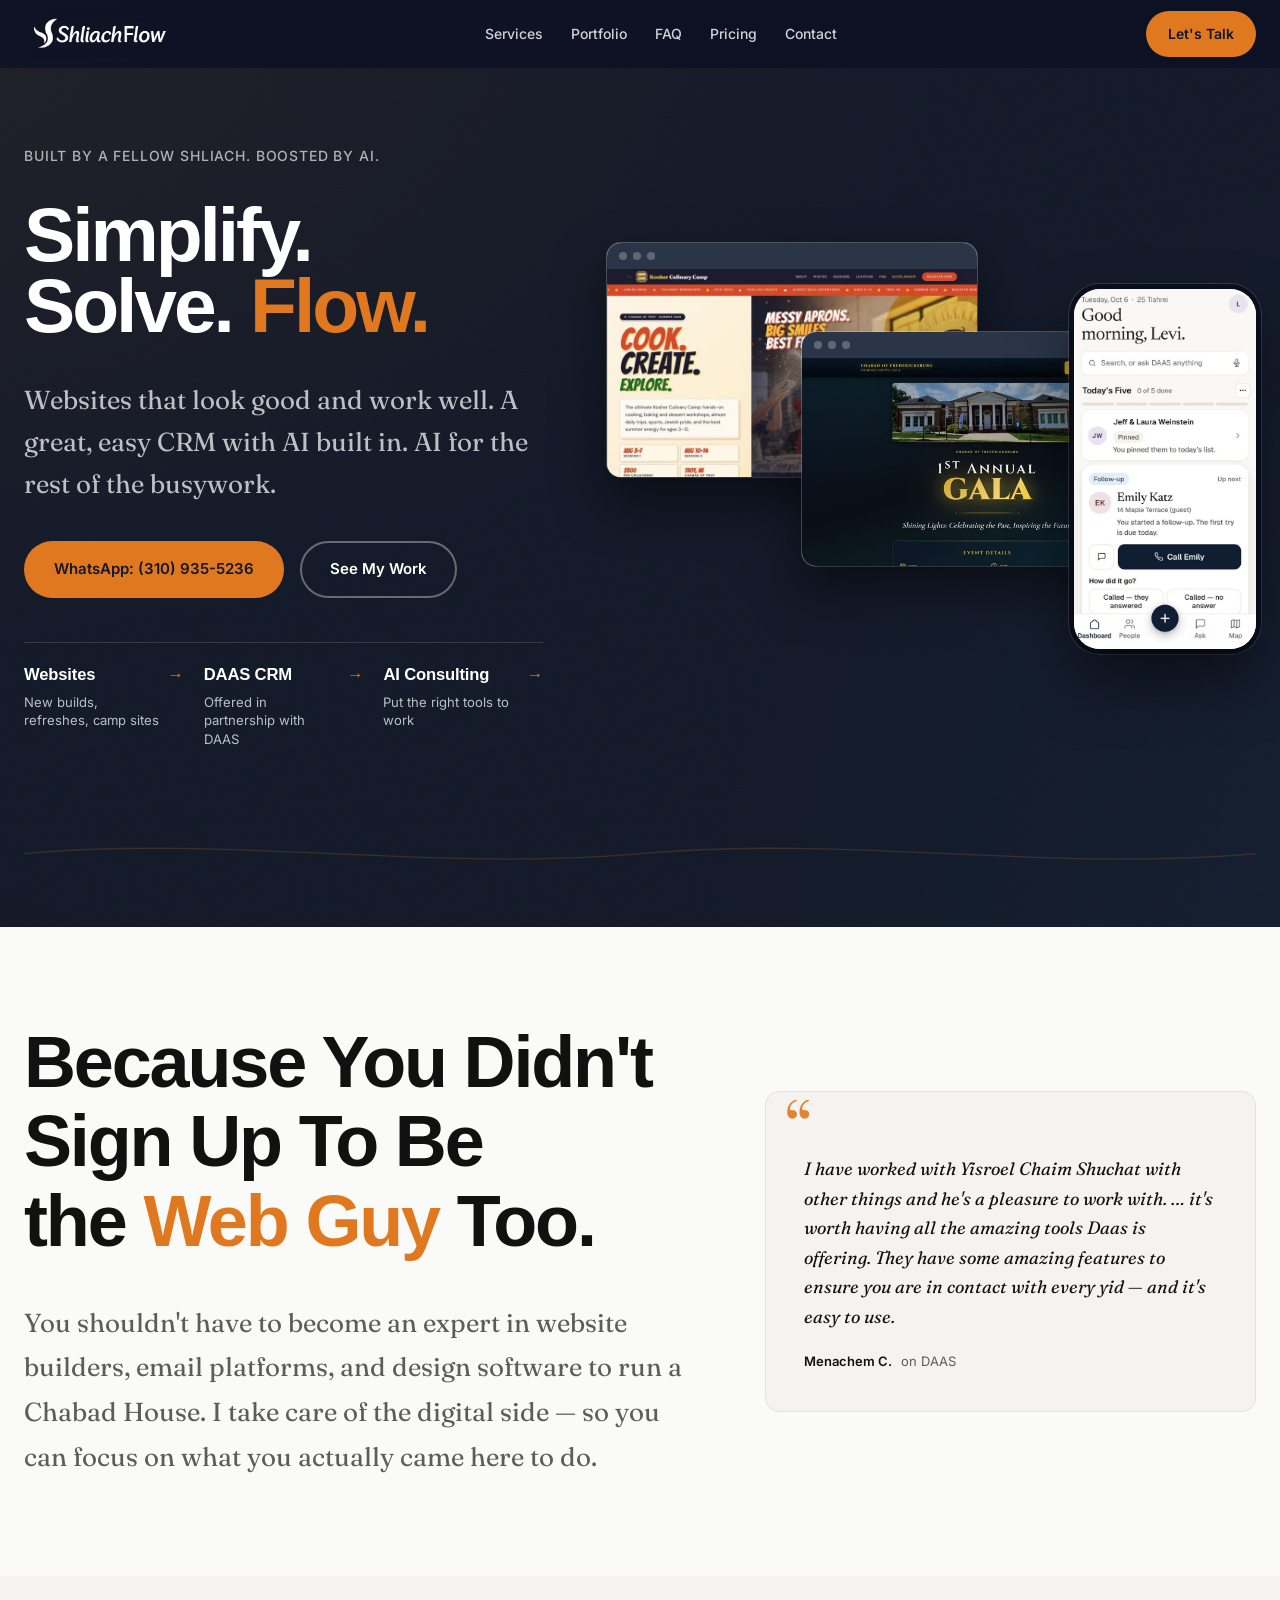
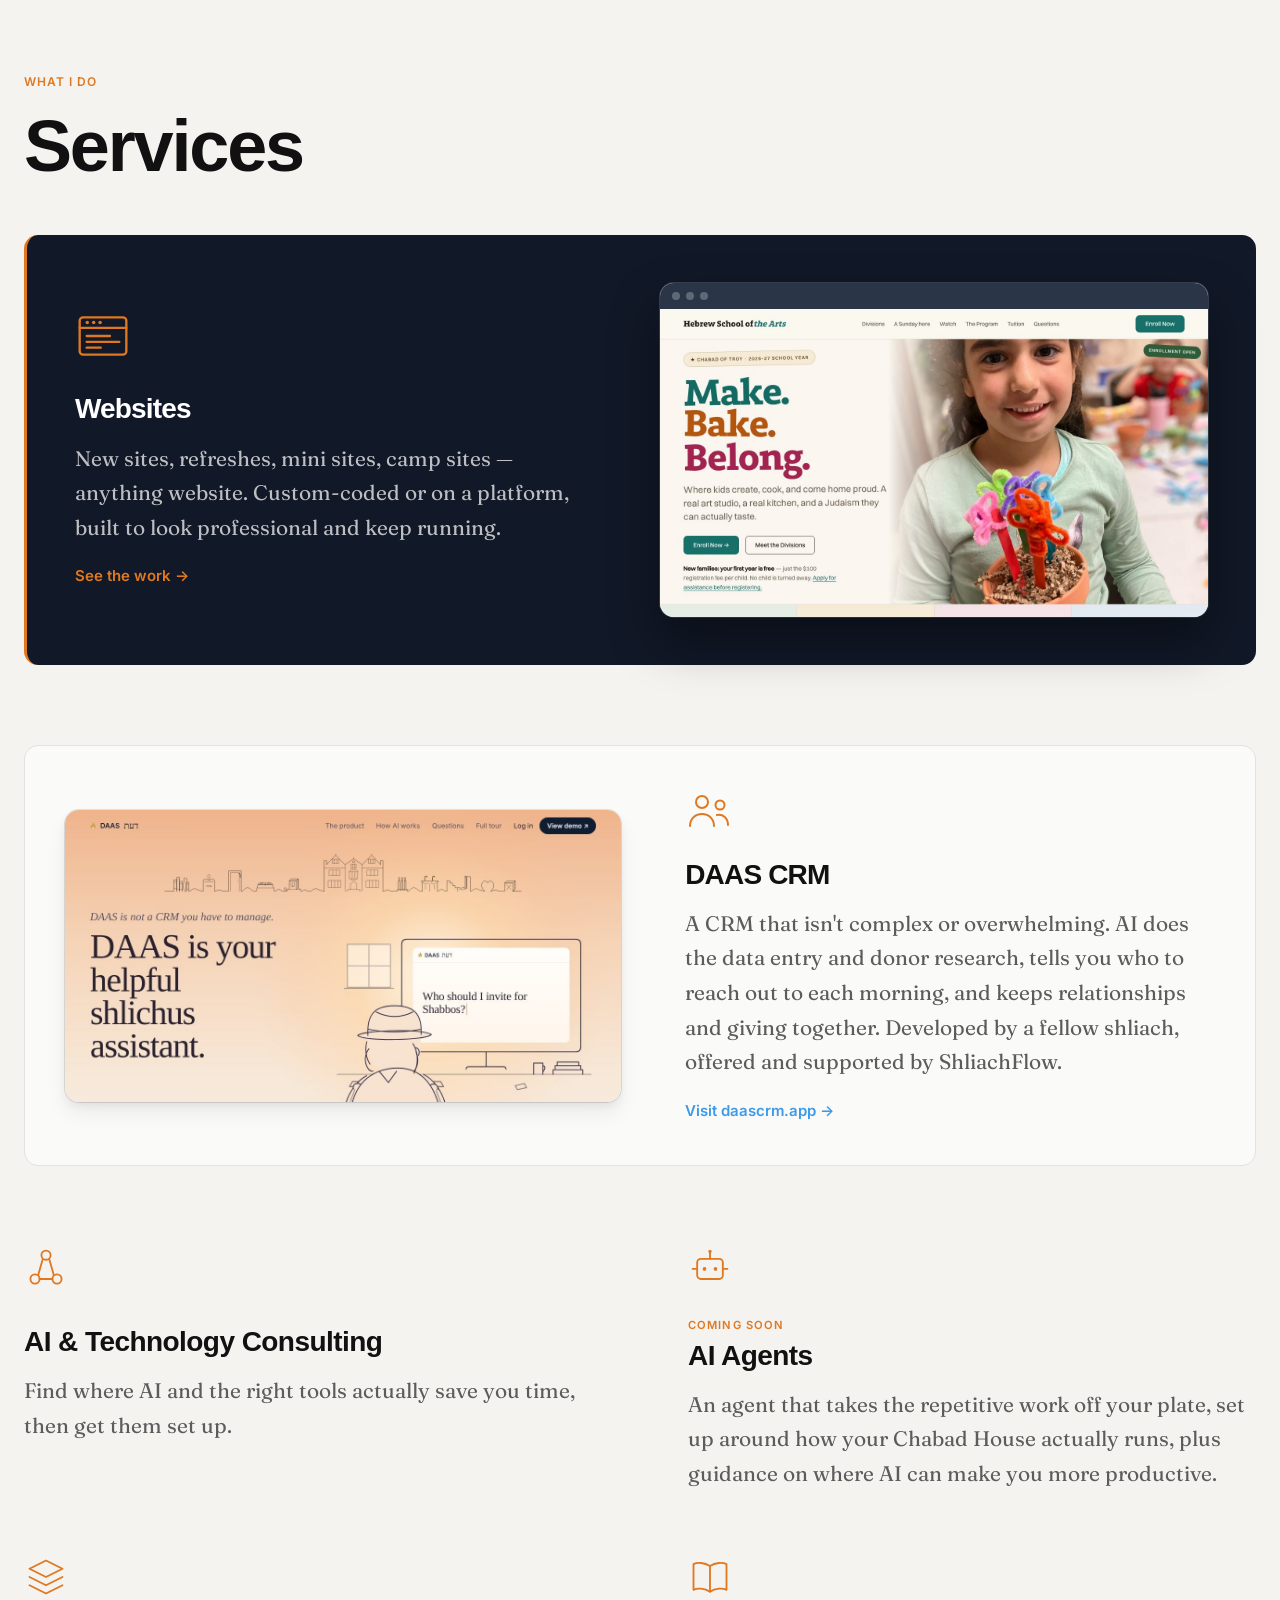
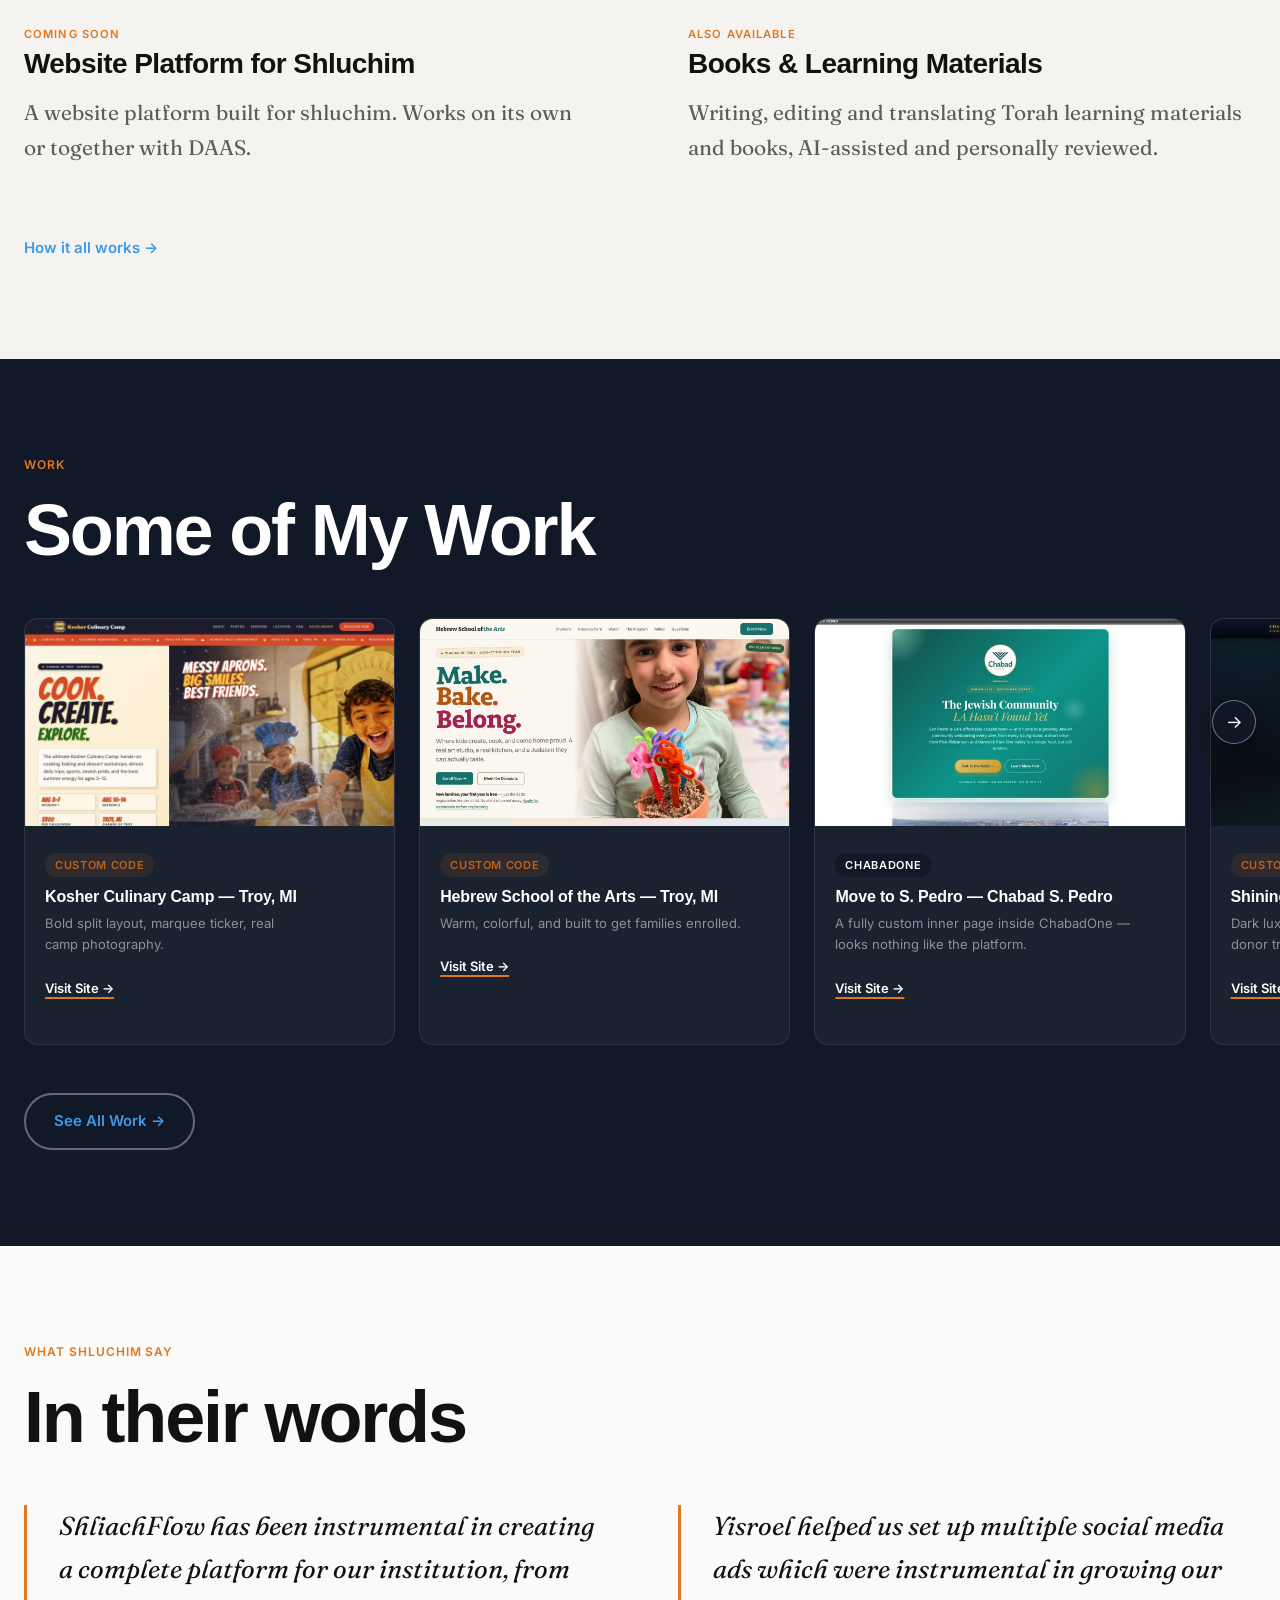
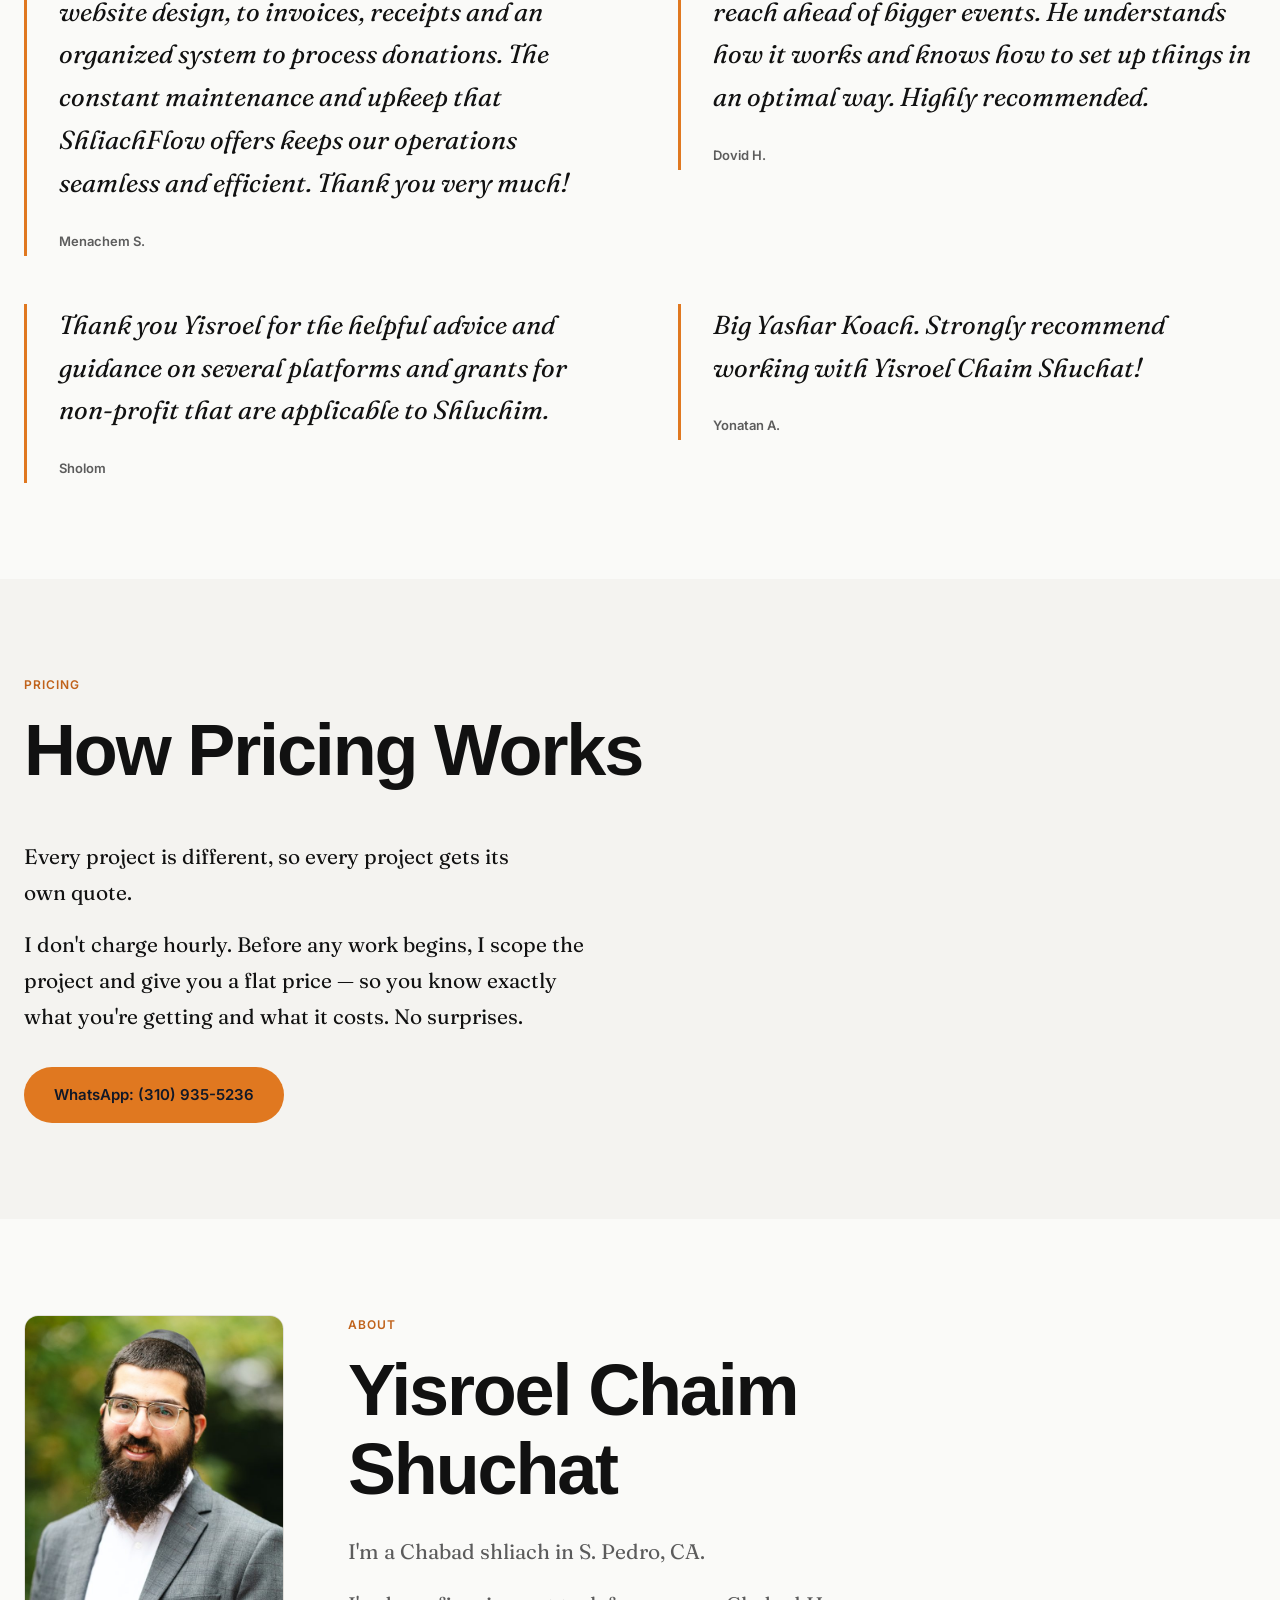
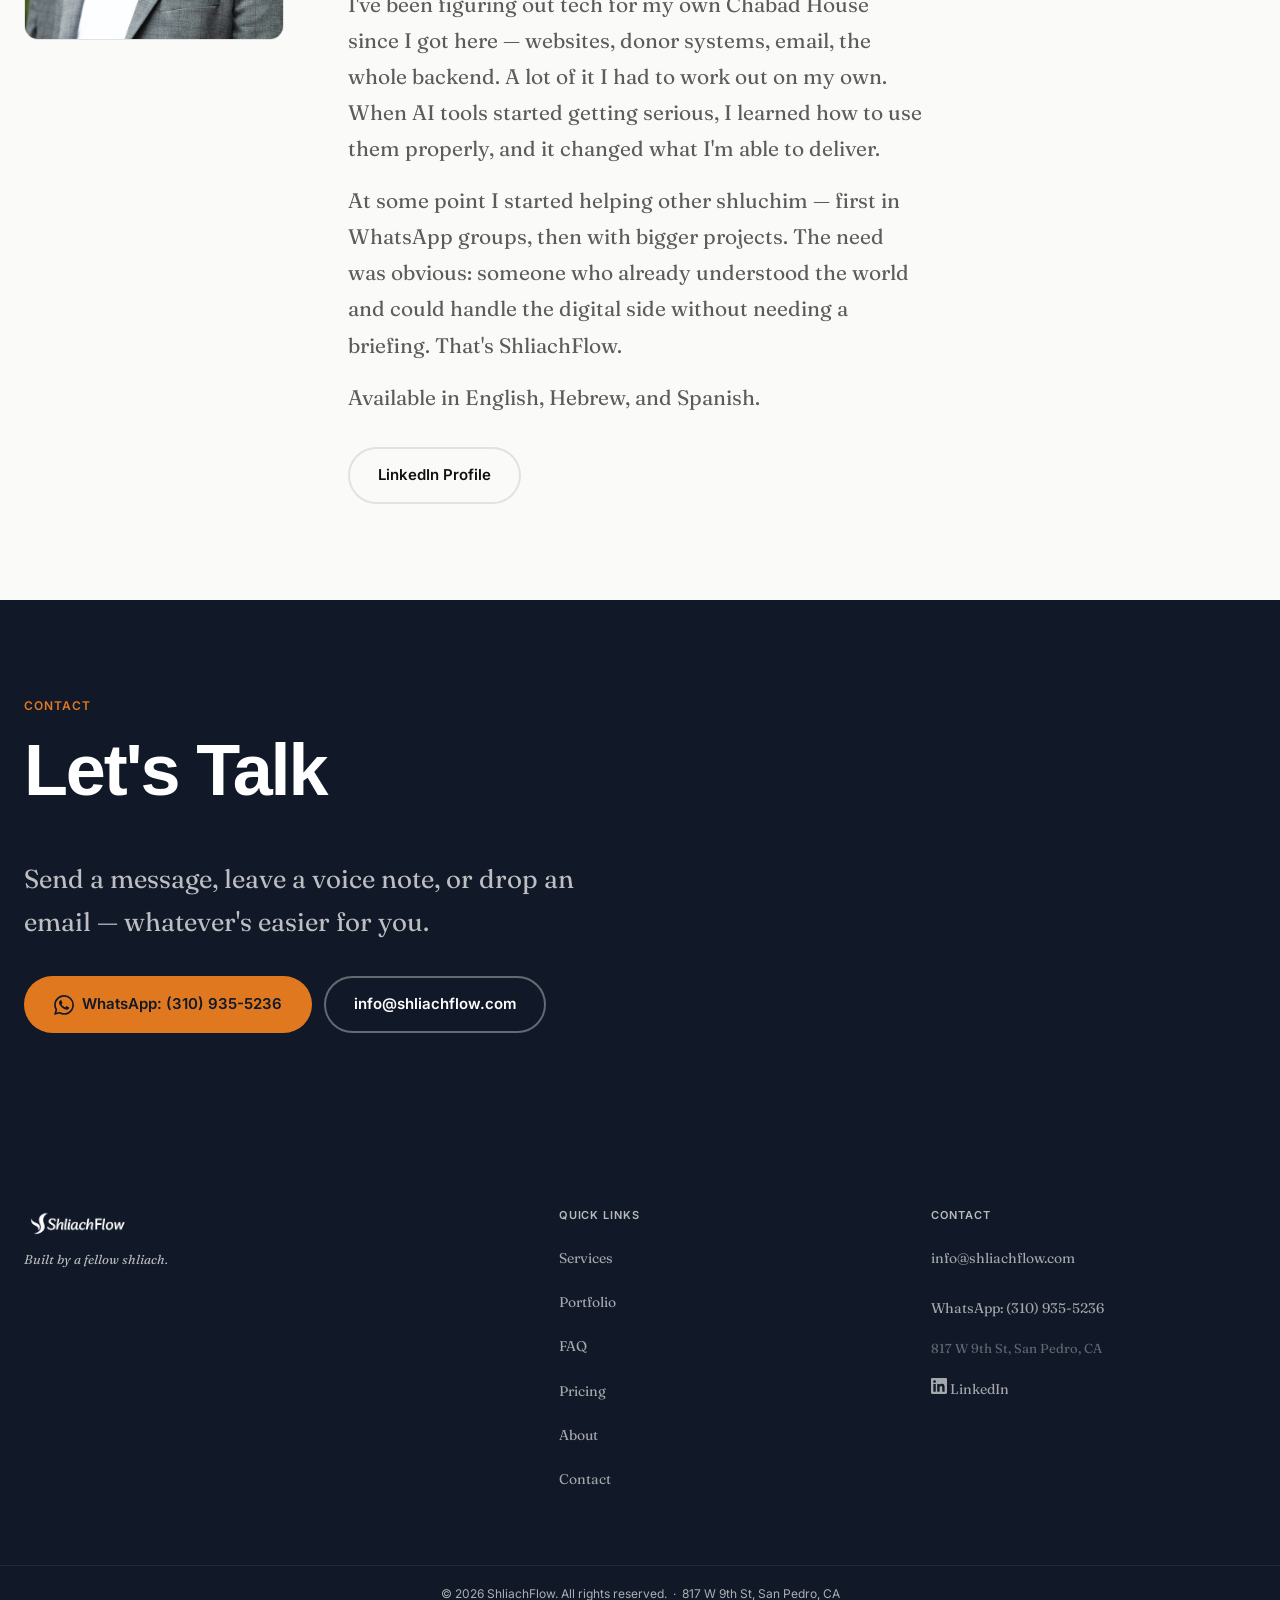
==== index.html @ 18bee33c "Final fixes: consistent copy, 404 links, WhatsApp button hides near CTAs, Escape closes menu, tap ta" ====
<!DOCTYPE html>
<html lang="en">
<head>
  <meta charset="UTF-8">
  <meta name="viewport" content="width=device-width, initial-scale=1.0">
  <title>ShliachFlow — Websites &amp; AI Consulting for Chabad Shluchim</title>
  <meta name="description" content="Websites, AI consulting, and the DAAS CRM for Chabad shluchim and Jewish nonprofits. Custom Chabad House websites, camp sites and AI tools, built by a fellow shliach in S. Pedro, CA.">
  <meta property="og:title" content="ShliachFlow — Websites &amp; AI Consulting for Chabad Shluchim">
  <meta property="og:description" content="Websites, AI consulting, and the DAAS CRM for Chabad shluchim and Jewish nonprofits. Custom Chabad House websites, camp sites and AI tools, built by a fellow shliach in S. Pedro, CA.">
  <meta property="og:url" content="https://shliachflow.com">
  <meta property="og:type" content="website">
  <meta property="og:site_name" content="ShliachFlow">
  <meta property="og:locale" content="en_US">
  <meta property="og:image:alt" content="ShliachFlow websites for Chabad Houses shown on desktop and phone">
  <meta property="og:image" content="https://shliachflow.com/assets/og-image.jpg">
  <meta property="og:image:width" content="1200">
  <meta property="og:image:height" content="630">
  <meta name="twitter:card" content="summary_large_image">
  <meta name="twitter:title" content="ShliachFlow — Websites &amp; AI Consulting for Chabad Shluchim">
  <meta name="twitter:description" content="Websites, AI consulting, and the DAAS CRM for Chabad shluchim and Jewish nonprofits. Custom Chabad House websites, camp sites and AI tools, built by a fellow shliach in S. Pedro, CA.">
  <meta name="twitter:image" content="https://shliachflow.com/assets/og-image.jpg">
  <meta name="author" content="Rabbi Yisroel Chaim Shuchat">
  <meta name="robots" content="index, follow, max-image-preview:large, max-snippet:-1">
  <meta name="theme-color" content="#111827">
  <link rel="alternate" type="text/plain" href="/llms.txt" title="LLM-readable summary">
  <link rel="canonical" href="https://shliachflow.com/">

  <script type="application/ld+json">
  {
    "@context": "https://schema.org",
    "@graph": [
      {
        "@type": [
          "ProfessionalService",
          "Organization"
        ],
        "@id": "https://shliachflow.com/#org",
        "name": "ShliachFlow",
        "url": "https://shliachflow.com/",
        "logo": "https://shliachflow.com/assets/logo-dark.png",
        "image": "https://shliachflow.com/assets/og-image.jpg",
        "description": "ShliachFlow builds websites, provides AI and technology consulting, and offers the DAAS CRM for Chabad shluchim and Jewish nonprofits.",
        "email": "info@shliachflow.com",
        "telephone": "+13109355236",
        "address": {
          "@type": "PostalAddress",
          "streetAddress": "817 W 9th St",
          "addressLocality": "San Pedro",
          "addressRegion": "CA",
          "postalCode": "90731",
          "addressCountry": "US"
        },
        "areaServed": {
          "@type": "Country",
          "name": "United States"
        },
        "audience": {
          "@type": "Audience",
          "audienceType": "Chabad shluchim, Chabad Houses and Jewish nonprofits"
        },
        "knowsAbout": [
          "Chabad House websites",
          "Website design and development",
          "AI consulting for nonprofits",
          "CRM for Chabad Houses",
          "ChabadOne",
          "ChabadSuite",
          "Squarespace"
        ],
        "founder": {
          "@id": "https://shliachflow.com/#founder"
        },
        "sameAs": [
          "https://www.linkedin.com/in/ycshuchat/"
        ],
        "contactPoint": {
          "@type": "ContactPoint",
          "contactType": "customer service",
          "telephone": "+13109355236",
          "email": "info@shliachflow.com",
          "availableLanguage": "English"
        },
        "hasOfferCatalog": {
          "@type": "OfferCatalog",
          "name": "ShliachFlow services",
          "itemListElement": [
            {
              "@type": "Offer",
              "itemOffered": {
                "@type": "Service",
                "name": "Websites for Chabad Houses",
                "description": "New sites, refreshes, mini sites and camp sites. Custom-coded, or built on Squarespace, ChabadOne or ChabadSuite.",
                "url": "https://shliachflow.com/services.html#svc-websites"
              }
            },
            {
              "@type": "Offer",
              "itemOffered": {
                "@type": "Service",
                "name": "AI and technology consulting",
                "description": "Finding where AI and the right tools can save time in a Chabad House, then getting them set up.",
                "url": "https://shliachflow.com/services.html#svc-ai"
              }
            },
            {
              "@type": "Offer",
              "itemOffered": {
                "@type": "Service",
                "name": "DAAS CRM",
                "description": "A CRM built for Chabad Houses by a fellow shliach, offered and supported by ShliachFlow in partnership with its developer.",
                "url": "https://daascrm.app"
              }
            }
          ]
        }
      },
      {
        "@type": "Person",
        "@id": "https://shliachflow.com/#founder",
        "name": "Rabbi Yisroel Chaim Shuchat",
        "jobTitle": "Founder",
        "description": "A Chabad shliach in San Pedro, California who builds websites and offers AI consulting to other shluchim.",
        "worksFor": {
          "@id": "https://shliachflow.com/#org"
        },
        "sameAs": [
          "https://www.linkedin.com/in/ycshuchat/"
        ]
      },
      {
        "@type": "WebSite",
        "@id": "https://shliachflow.com/#website",
        "url": "https://shliachflow.com/",
        "name": "ShliachFlow",
        "publisher": {
          "@id": "https://shliachflow.com/#org"
        },
        "inLanguage": "en"
      },
      {
        "@type": "WebPage",
        "@id": "https://shliachflow.com/#webpage",
        "url": "https://shliachflow.com/",
        "name": "ShliachFlow — Websites & AI Consulting for Chabad Shluchim",
        "description": "Websites, AI consulting, and the DAAS CRM for Chabad shluchim and Jewish nonprofits. Custom Chabad House websites, camp sites and AI tools, built by a fellow shliach in S. Pedro, CA.",
        "isPartOf": {
          "@id": "https://shliachflow.com/#website"
        },
        "about": {
          "@id": "https://shliachflow.com/#org"
        },
        "inLanguage": "en"
      }
    ]
  }
  </script>

  <link rel="preconnect" href="https://fonts.googleapis.com">
  <link rel="preconnect" href="https://fonts.gstatic.com" crossorigin>
  <link rel="icon" type="image/png" href="assets/favicon.png">
  <link rel="apple-touch-icon" href="assets/apple-touch-icon.png">
  <link rel="stylesheet" href="https://api.fontshare.com/v2/css?f[]=cabinet-grotesk@400,500,700,800,900&display=swap">
  <link href="https://fonts.googleapis.com/css2?family=Fraunces:ital,opsz,wght@0,9..144,400;0,9..144,600;1,9..144,400&family=Inter:wght@400;500;600&display=swap" rel="stylesheet">
  <link rel="stylesheet" href="style.css">
</head>
<body>
  <a class="skip-link" href="#main">Skip to content</a>

  <!-- ══════════════════════════════════════════════════════════
       NAV
  ═══════════════════════════════════════════════════════════ -->
  <header id="nav" role="banner">
    <div class="nav-inner">
      <!-- REPLACE WITH LOGO PNG when transparent PNG is provided
           To switch: remove the logo-wordmark block below and uncomment:
           <a href="index.html" aria-label="ShliachFlow home">
             <img src="assets/logo-dark.png" alt="ShliachFlow" class="logo-img-dark" style="height:32px;">
           </a>
      -->
      <a href="index.html" aria-label="ShliachFlow home">
        <img src="assets/logo-light.png" alt="ShliachFlow" class="logo-img-light" width="480" height="133">
        <img src="assets/logo-dark.png" alt="" aria-hidden="true" class="logo-img-dark" width="480" height="133">
      </a>

      <nav class="nav-links" aria-label="Primary navigation">
        <a href="services.html">Services</a>
        <a href="portfolio.html">Portfolio</a>
        <a href="faq.html">FAQ</a>
        <a href="#pricing">Pricing</a>
        <a href="#contact">Contact</a>
      </nav>

      <a href="https://wa.me/13109355236" class="btn btn-primary nav-cta" target="_blank" rel="noopener">Let's Talk</a>

      <button class="nav-hamburger" aria-label="Open navigation menu" aria-expanded="false" aria-controls="mobile-nav">
        <span></span><span></span><span></span>
      </button>
    </div>
  </header>

  <nav class="nav-mobile" id="mobile-nav" aria-label="Mobile navigation">
    <a href="services.html">Services</a>
    <a href="portfolio.html">Portfolio</a>
    <a href="faq.html">FAQ</a>
    <a href="#pricing">Pricing</a>
    <a href="#contact">Contact</a>
    <a href="https://wa.me/13109355236" class="btn btn-primary" target="_blank" rel="noopener">Let's Talk on WhatsApp</a>
  </nav>
  <main id="main">


  <!-- ══════════════════════════════════════════════════════════
       1. HERO
  ═══════════════════════════════════════════════════════════ -->
  <section class="hero" id="hero" aria-labelledby="hero-headline">

    <!-- Animated mesh gradient background -->
    <div class="hero-bg" aria-hidden="true"></div>
    <!-- Grain texture overlay -->
    <div class="hero-grain" aria-hidden="true"></div>

    <!-- Content -->
    <div class="hero-content hero-split">
      <div class="hero-copy">
        <p class="hero-eyebrow">Built by a fellow shliach. Boosted by AI.</p>

        <h1 class="hero-headline" id="hero-headline">
          <span class="word">Simplify.</span>
          <span class="word">Solve.</span>
          <span class="word flow-word">Flow.</span>
        </h1>

        <p class="hero-sub">Websites that look good and work well. A great, easy CRM with AI built in. AI for the rest of the busywork.</p>

        <div class="hero-ctas">
          <a href="https://wa.me/13109355236" class="btn btn-primary" target="_blank" rel="noopener">
            WhatsApp: (310) 935-5236
          </a>
          <a href="portfolio.html" class="btn btn-ghost">See My Work</a>
        </div>

        <div class="hero-offers">
          <a href="#svc-websites"><span>Websites<span class="sr-only">. </span><small>New builds, refreshes, camp sites</small></span><i aria-hidden="true">&rarr;</i></a>
          <a href="#svc-daas"><span>DAAS CRM<span class="sr-only">. </span><small>Offered in partnership with DAAS</small></span><i aria-hidden="true">&rarr;</i></a>
          <a href="#svc-ai"><span>AI Consulting<span class="sr-only">. </span><small>Put the right tools to work</small></span><i aria-hidden="true">&rarr;</i></a>
        </div>
      </div>

      <div class="hero-stack">
        <figure class="hero-frame hero-camp">
          <div class="hero-frame-bar" aria-hidden="true"><i></i><i></i><i></i></div>
          <img width="800" height="450" src="assets/portfolio/camp-troy-800.jpg" srcset="assets/portfolio/camp-troy-800.jpg 800w, assets/portfolio/camp-troy.jpg 1440w" sizes="(max-width: 900px) 60vw, 380px" alt="Kosher Culinary Camp Troy website">
        </figure>
        <figure class="hero-frame hero-gala">
          <div class="hero-frame-bar" aria-hidden="true"><i></i><i></i><i></i></div>
          <img width="800" height="389" src="assets/portfolio/gala-fredericksburg-800.jpg" srcset="assets/portfolio/gala-fredericksburg-800.jpg 800w, assets/portfolio/gala-fredericksburg.jpg 1600w" sizes="(max-width: 900px) 60vw, 380px" alt="Shining Lights Gala website for Chabad of Fredericksburg">
        </figure>
        <figure class="hero-phone">
          <img src="assets/daas-daily-five-480.jpg" srcset="assets/daas-daily-five-480.jpg 480w, assets/daas-daily-five.jpg 780w" sizes="(max-width: 900px) 28vw, 190px" width="480" height="951" alt="DAAS CRM on a phone: Today's Five, a short list of people to reach out to, with a follow-up card and a Call button">
        </figure>
      </div>

      <!-- Flow line — brand moment at bottom of hero -->
      <div class="hero-flow-line" aria-hidden="true">
        <svg viewBox="0 0 1440 60" preserveAspectRatio="none"
             xmlns="http://www.w3.org/2000/svg" fill="none">
          <path class="flow-path"
            d="M0,30 C240,8 480,52 720,30 C960,8 1200,52 1440,30"
            stroke="rgba(224,120,32,0.2)"
            stroke-width="1.5"
            stroke-linecap="round"/>
        </svg>
      </div>
    </div>
  </section>


  <!-- ══════════════════════════════════════════════════════════
       2. INTRO
  ═══════════════════════════════════════════════════════════ -->
  <section id="intro" aria-labelledby="intro-title">
    <div class="container">
      <div class="intro-grid">
      <div class="intro-inner reveal">
        <h2 class="intro-headline" id="intro-title">
          Because You Didn't Sign Up To Be the <span class="accent-text">Web Guy</span> Too.
        </h2>
        <p class="intro-body">
          You shouldn't have to become an expert in website builders, email platforms,
          and design software to run a Chabad House. I take care of the digital side —
          so you can focus on what you actually came here to do.
        </p>
      </div>

        <figure class="intro-quote reveal">
          <blockquote>I have worked with Yisroel Chaim Shuchat with other things and he's a pleasure to work with. &hellip; it's worth having all the amazing tools Daas is offering. They have some amazing features to ensure you are in contact with every yid &mdash; and it's easy to use.</blockquote>
          <figcaption>Menachem C. <span>on DAAS</span></figcaption>
        </figure>
      </div>
    </div>
  </section>


  <!-- ══════════════════════════════════════════════════════════
       3. SERVICES
  ═══════════════════════════════════════════════════════════ -->
  <section id="services" aria-labelledby="services-title">
    <div class="container">
      <span class="section-label reveal">What I Do</span>
      <h2 id="services-title" class="reveal">Services</h2>

      <!-- Websites — featured, dark -->
      <div class="service-featured reveal" id="svc-websites">
        <div>
          <svg class="service-icon" viewBox="0 0 48 48" fill="none" xmlns="http://www.w3.org/2000/svg" stroke="var(--color-accent)" stroke-width="2" stroke-linecap="round" stroke-linejoin="round" aria-hidden="true">
            <rect x="4" y="8" width="40" height="32" rx="3"/>
            <line x1="4" y1="17" x2="44" y2="17"/>
            <circle cx="10.5" cy="12.5" r="1.5" fill="var(--color-accent)" stroke="none"/>
            <circle cx="16"   cy="12.5" r="1.5" fill="var(--color-accent)" stroke="none"/>
            <circle cx="21.5" cy="12.5" r="1.5" fill="var(--color-accent)" stroke="none"/>
            <line x1="10" y1="24" x2="30" y2="24"/>
            <line x1="10" y1="29" x2="38" y2="29"/>
            <line x1="10" y1="34" x2="22" y2="34"/>
          </svg>
          <h3>Websites</h3>
          <p>New sites, refreshes, mini sites, camp sites — anything website. Custom-coded or on a platform, built to look professional and keep running.</p>
          <a class="feature-link" href="portfolio.html">See the work →</a>
        </div>
        <figure class="feature-visual">
          <div class="hero-frame-bar" aria-hidden="true"><i></i><i></i><i></i></div>
          <img src="assets/portfolio/hebrew-school-troy.jpg" width="1400" height="788" loading="lazy" alt="Hebrew School of the Arts website for Chabad of Troy">
        </figure>
      </div>

      <!-- DAAS CRM — featured, light -->
      <div class="service-feature-light reveal" id="svc-daas">
        <figure class="feature-visual feature-visual--plain">
          <img src="assets/daas-main.jpg" width="1200" height="630" loading="lazy" alt="DAAS, your helpful shlichus assistant: an illustration of a shliach asking &quot;Who should I invite for Shabbos?&quot;">
        </figure>
        <div>
          <svg class="service-icon" viewBox="0 0 48 48" fill="none" xmlns="http://www.w3.org/2000/svg" stroke="var(--color-accent)" stroke-width="2" stroke-linecap="round" stroke-linejoin="round" aria-hidden="true">
            <circle cx="17" cy="16" r="6"/>
            <path d="M5 40c0-7 5-12 12-12s12 5 12 12"/>
            <circle cx="35" cy="19" r="4.5"/>
            <path d="M32 29c6-1 11 3 11 10"/>
          </svg>
          <h3>DAAS CRM</h3>
          <p>A CRM that isn't complex or overwhelming. AI does the data entry and donor research, tells you who to reach out to each morning, and keeps relationships and giving together. Developed by a fellow shliach, offered and supported by ShliachFlow.</p>
          <a class="feature-link" href="https://daascrm.app" target="_blank" rel="noopener">Visit daascrm.app →<span class="sr-only"> (opens in new tab)</span></a>
        </div>
      </div>

      <!-- Services grid — no cards, no borders, whitespace is the separator -->
      <div class="services-grid">

        <div class="service-item reveal stagger-child" id="svc-ai">
          <svg class="service-icon" viewBox="0 0 48 48" fill="none" xmlns="http://www.w3.org/2000/svg" stroke="var(--color-accent)" stroke-width="2" stroke-linecap="round" stroke-linejoin="round" aria-hidden="true">
            <circle cx="24" cy="10" r="5"/>
            <circle cx="12" cy="36" r="5"/>
            <circle cx="36" cy="36" r="5"/>
            <line x1="20.5" y1="14.3" x2="15.5" y2="31.7"/>
            <line x1="27.5" y1="14.3" x2="32.5" y2="31.7"/>
            <line x1="17" y1="36" x2="31" y2="36"/>
          </svg>
          <h3>AI &amp; Technology Consulting</h3>
          <p>Find where AI and the right tools actually save you time, then get them set up.</p>
        </div>

        <div class="service-item reveal stagger-child">
          <svg class="service-icon" viewBox="0 0 48 48" fill="none" xmlns="http://www.w3.org/2000/svg" stroke="var(--color-accent)" stroke-width="2" stroke-linecap="round" stroke-linejoin="round" aria-hidden="true">
            <rect x="10" y="14" width="28" height="22" rx="4"/>
            <line x1="24" y1="14" x2="24" y2="7"/>
            <circle cx="24" cy="6" r="1.8" fill="var(--color-accent)" stroke="none"/>
            <circle cx="18" cy="25" r="2" fill="var(--color-accent)" stroke="none"/>
            <circle cx="30" cy="25" r="2" fill="var(--color-accent)" stroke="none"/>
            <line x1="5" y1="25" x2="10" y2="25"/>
            <line x1="38" y1="25" x2="43" y2="25"/>
          </svg>
          <div>
            <span class="service-addon-label">Coming soon</span>
            <h3>AI Agents</h3>
          </div>
          <p>An agent that takes the repetitive work off your plate, set up around how your Chabad House actually runs, plus guidance on where AI can make you more productive.</p>
        </div>

        <div class="service-item reveal stagger-child">
          <svg class="service-icon" viewBox="0 0 48 48" fill="none" xmlns="http://www.w3.org/2000/svg" stroke="var(--color-accent)" stroke-width="2" stroke-linecap="round" stroke-linejoin="round" aria-hidden="true">
            <path d="M24 6 L42 15 L24 24 L6 15 Z"/>
            <path d="M6 24 L24 33 L42 24"/>
            <path d="M6 33 L24 42 L42 33"/>
          </svg>
          <div>
            <span class="service-addon-label">Coming soon</span>
            <h3>Website Platform for Shluchim</h3>
          </div>
          <p>A website platform built for shluchim. Works on its own or together with DAAS.</p>
        </div>

        <div class="service-item reveal stagger-child">
          <svg class="service-icon" viewBox="0 0 48 48" fill="none" xmlns="http://www.w3.org/2000/svg" stroke="var(--color-accent)" stroke-width="2" stroke-linecap="round" stroke-linejoin="round" aria-hidden="true">
            <path d="M24 12 C18 8 10 8 6 10 L6 38 C10 36 18 36 24 40 C30 36 38 36 42 38 L42 10 C38 8 30 8 24 12 Z"/>
            <line x1="24" y1="12" x2="24" y2="40"/>
          </svg>
          <div>
            <span class="service-addon-label">Also available</span>
            <h3>Books &amp; Learning Materials</h3>
          </div>
          <p>Writing, editing and translating Torah learning materials and books, AI-assisted and personally reviewed.</p>
        </div>

      </div>

      <p class="services-more reveal"><a href="services.html">How it all works →</a></p>
    </div>
  </section>


  <!-- ══════════════════════════════════════════════════════════
       4. PORTFOLIO STRIP
  ═══════════════════════════════════════════════════════════ -->
  <section id="portfolio-strip" aria-labelledby="portfolio-title">
    <div class="container">
      <span class="section-label reveal">Work</span>
      <h2 id="portfolio-title" class="reveal">Some of My Work</h2>

      <div class="work-scroller">
        <button type="button" class="work-arrow work-arrow--prev" data-dir="-1" aria-controls="work-track" aria-label="Previous projects">&larr;</button>
        <button type="button" class="work-arrow work-arrow--next" data-dir="1" aria-controls="work-track" aria-label="Next projects">&rarr;</button>

      <div class="portfolio-grid" id="work-track" tabindex="0" role="region" aria-label="Portfolio projects. Scroll sideways to see more.">

        <div class="portfolio-card">
          <div class="portfolio-thumb">
            <img width="800" height="450" src="assets/portfolio/camp-troy-800.jpg" srcset="assets/portfolio/camp-troy-800.jpg 800w, assets/portfolio/camp-troy.jpg 1440w" sizes="(max-width: 639px) 82vw, 400px" alt="Kosher Culinary Camp Troy website" loading="eager">
          </div>
          <div class="portfolio-info">
            <span class="platform-badge platform-badge--code">Custom Code</span>
            <h3>Kosher Culinary Camp — Troy, MI</h3>
            <p>Bold split layout, marquee ticker, real camp photography.</p>
            <a href="https://camp.jewishtroy.com/" target="_blank" rel="noopener">Visit Site →<span class="sr-only"> (opens in new tab)</span></a>
          </div>
        </div>
        <div class="portfolio-card">
          <div class="portfolio-thumb">
            <img width="800" height="450" src="assets/portfolio/hebrew-school-troy-800.jpg" srcset="assets/portfolio/hebrew-school-troy-800.jpg 800w, assets/portfolio/hebrew-school-troy.jpg 1400w" sizes="(max-width: 639px) 82vw, 400px" alt="Hebrew School of the Arts website for Chabad of Troy" loading="eager">
          </div>
          <div class="portfolio-info">
            <span class="platform-badge platform-badge--code">Custom Code</span>
            <h3>Hebrew School of the Arts — Troy, MI</h3>
            <p>Warm, colorful, and built to get families enrolled.</p>
            <a href="https://hsa.jewishtroy.com/" target="_blank" rel="noopener">Visit Site →<span class="sr-only"> (opens in new tab)</span></a>
          </div>
        </div>
        <div class="portfolio-card">
          <div class="portfolio-thumb">
            <img width="800" height="387" src="assets/portfolio/chabadone-pedro-move-800.jpg" srcset="assets/portfolio/chabadone-pedro-move-800.jpg 800w, assets/portfolio/chabadone-pedro-move.jpg 1600w" sizes="(max-width: 639px) 82vw, 400px" alt="Chabad S. Pedro Move to San Pedro page" loading="eager">
          </div>
          <div class="portfolio-info">
            <span class="platform-badge platform-badge--chabadone">ChabadOne</span>
            <h3>Move to S. Pedro — Chabad S. Pedro</h3>
            <p>A fully custom inner page inside ChabadOne — looks nothing like the platform.</p>
            <a href="https://jewishpedro.org/move" target="_blank" rel="noopener">Visit Site →<span class="sr-only"> (opens in new tab)</span></a>
          </div>
        </div>
        <div class="portfolio-card">
          <div class="portfolio-thumb">
            <img width="800" height="389" src="assets/portfolio/gala-fredericksburg-800.jpg" srcset="assets/portfolio/gala-fredericksburg-800.jpg 800w, assets/portfolio/gala-fredericksburg.jpg 1600w" sizes="(max-width: 639px) 82vw, 400px" alt="Shining Lights Gala website for Chabad of Fredericksburg" loading="eager">
          </div>
          <div class="portfolio-info">
            <span class="platform-badge platform-badge--code">Custom Code</span>
            <h3>Shining Lights Gala — Fredericksburg</h3>
            <p>Dark luxury palette, gold type, designed to build donor trust.</p>
            <a href="https://dinner.jewishfredericksburg.org/" target="_blank" rel="noopener">Visit Site →<span class="sr-only"> (opens in new tab)</span></a>
          </div>
        </div>
        <div class="portfolio-card">
          <div class="portfolio-thumb">
            <img width="800" height="450" src="assets/portfolio/chabadsuite-union-county-800.jpg" srcset="assets/portfolio/chabadsuite-union-county-800.jpg 800w, assets/portfolio/chabadsuite-union-county.jpg 1400w" sizes="(max-width: 639px) 82vw, 400px" alt="Union County Torah Center-Chabad website" loading="lazy">
          </div>
          <div class="portfolio-info">
            <span class="platform-badge platform-badge--chabadone">ChabadSuite</span>
            <h3>Union County Torah Center-Chabad</h3>
            <p>A full site refresh inside ChabadSuite.</p>
            <a href="https://unioncounty.chabadsuite.net/" target="_blank" rel="noopener">Visit Site →<span class="sr-only"> (opens in new tab)</span></a>
          </div>
        </div>
        <div class="portfolio-card">
          <div class="portfolio-thumb">
            <img width="800" height="450" src="assets/portfolio/camp-southern-delaware-800.jpg" srcset="assets/portfolio/camp-southern-delaware-800.jpg 800w, assets/portfolio/camp-southern-delaware.jpg 1440w" sizes="(max-width: 639px) 82vw, 400px" alt="Kosher Culinary Camp Southern Delaware website" loading="lazy">
          </div>
          <div class="portfolio-info">
            <span class="platform-badge platform-badge--code">Custom Code</span>
            <h3>Kosher Culinary Camp — Southern Delaware</h3>
            <p>Same professional framework, tailored to a different community.</p>
            <a href="https://shliachflow.github.io/chabad-southern-delaware-camp/" target="_blank" rel="noopener">Visit Site →<span class="sr-only"> (opens in new tab)</span></a>
          </div>
        </div>
        <div class="portfolio-card">
          <div class="portfolio-thumb">
            <img width="800" height="386" src="assets/portfolio/chabadone-chayil-campaign-800.jpg" srcset="assets/portfolio/chabadone-chayil-campaign-800.jpg 800w, assets/portfolio/chabadone-chayil-campaign.jpg 1600w" sizes="(max-width: 639px) 82vw, 400px" alt="Chabad Chayil Building Campaign page" loading="lazy">
          </div>
          <div class="portfolio-info">
            <span class="platform-badge platform-badge--chabadone">ChabadOne</span>
            <h3>Building Campaign — Chabad Chayil</h3>
            <p>A full building campaign microsite inside ChabadOne, with multi-tab navigation.</p>
            <a href="https://www.chabadchayil.org/templates/section_cdo/aid/7011523/jewish/Building-Campaign.htm" target="_blank" rel="noopener">Visit Site →<span class="sr-only"> (opens in new tab)</span></a>
          </div>
        </div>

      </div>
      </div>

      <div class="portfolio-strip-cta reveal">
        <a href="portfolio.html" class="btn btn-ghost">See All Work →</a>
      </div>
    </div>
  </section>


  <!-- ══════════════════════════════════════════════════════════
       6. TESTIMONIALS
  ═══════════════════════════════════════════════════════════ -->
  <section id="testimonials" aria-labelledby="testimonials-title">
    <div class="container">
      <span class="section-label reveal">What Shluchim Say</span>
      <h2 id="testimonials-title" class="reveal">In their words</h2>

      <div class="testimonials-stack">

        <div class="testimonial-pull reveal">
          <blockquote>ShliachFlow has been instrumental in creating a complete platform for our institution, from website design, to invoices, receipts and an organized system to process donations. The constant maintenance and upkeep that ShliachFlow offers keeps our operations seamless and efficient. Thank you very much!</blockquote>
          <cite>Menachem S.</cite>
        </div>

        <div class="testimonial-pull reveal">
          <blockquote>Yisroel helped us set up multiple social media ads which were instrumental in growing our reach ahead of bigger events. He understands how it works and knows how to set up things in an optimal way. Highly recommended.</blockquote>
          <cite>Dovid H.</cite>
        </div>

        <div class="testimonial-pull reveal">
          <blockquote>Thank you Yisroel for the helpful advice and guidance on several platforms and grants for non-profit that are applicable to Shluchim.</blockquote>
          <cite>Sholom</cite>
        </div>

        <div class="testimonial-pull reveal">
          <blockquote>Big Yashar Koach. Strongly recommend working with Yisroel Chaim Shuchat!</blockquote>
          <cite>Yonatan A.</cite>
        </div>

      </div>
    </div>
  </section>


  <!-- ══════════════════════════════════════════════════════════
       PRICING
  ═══════════════════════════════════════════════════════════ -->
  <section id="pricing" aria-labelledby="pricing-title">
    <div class="container">
      <span class="section-label reveal">Pricing</span>
      <h2 id="pricing-title" class="reveal">How Pricing Works</h2>

      <div class="pricing-copy reveal">
        <p>Every project is different, so every project gets its own quote.</p>
        <p>I don't charge hourly. Before any work begins, I scope the project and give you a flat price — so you know exactly what you're getting and what it costs. No surprises.</p>
        <div class="pricing-cta">
          <a href="https://wa.me/13109355236" class="btn btn-primary" target="_blank" rel="noopener">
            WhatsApp: (310) 935-5236
          </a>
        </div>
      </div>
    </div>
  </section>


  <!-- ══════════════════════════════════════════════════════════
       8. ABOUT
  ═══════════════════════════════════════════════════════════ -->
  <section id="about" aria-labelledby="about-title">
    <div class="container">
      <div class="about-inner">
        <div class="about-photo">
          <img src="assets/headshot.jpg" width="1200" height="800"
               alt="Yisroel Chaim Shuchat, Chabad shliach in S. Pedro, CA"
               loading="lazy"
               onerror="this.style.display='none';this.nextElementSibling.style.display='block'">
          <p class="about-photo-label" style="display:none;">Photo coming soon</p>
        </div>

        <div class="about-text reveal">
          <span class="section-label">About</span>
          <h2 id="about-title">Yisroel Chaim Shuchat</h2>
          <p>I'm a Chabad shliach in S. Pedro, CA.</p>
          <p>I've been figuring out tech for my own Chabad House since I got here — websites, donor systems, email, the whole backend. A lot of it I had to work out on my own. When AI tools started getting serious, I learned how to use them properly, and it changed what I'm able to deliver.</p>
          <p>At some point I started helping other shluchim — first in WhatsApp groups, then with bigger projects. The need was obvious: someone who already understood the world and could handle the digital side without needing a briefing. That's ShliachFlow.</p>
          <p>Available in English, Hebrew, and Spanish.</p>
          <a href="https://www.linkedin.com/in/ycshuchat/" class="btn btn-ghost-dark about-btn" target="_blank" rel="noopener">LinkedIn Profile</a>
        </div>
      </div>
    </div>
  </section>


  <!-- ══════════════════════════════════════════════════════════
       9. CONTACT
  ═══════════════════════════════════════════════════════════ -->
  <section id="contact" aria-labelledby="contact-title">
    <div class="container">
      <span class="section-label reveal">Contact</span>
      <h2 id="contact-title" class="reveal">Let's Talk</h2>

      <div class="contact-simple reveal">
        <p class="contact-lede">Send a message, leave a voice note, or drop an email — whatever's easier for you.</p>
        <div class="contact-actions">
          <a href="https://wa.me/13109355236" class="btn btn-primary contact-wa" target="_blank" rel="noopener">
            <svg width="20" height="20" viewBox="0 0 24 24" fill="currentColor" aria-hidden="true"><path d="M17.472 14.382c-.297-.149-1.758-.867-2.03-.967-.273-.099-.471-.148-.67.15-.197.297-.767.966-.94 1.164-.173.199-.347.223-.644.075-.297-.15-1.255-.463-2.39-1.475-.883-.788-1.48-1.761-1.653-2.059-.173-.297-.018-.458.13-.606.134-.133.298-.347.446-.52.149-.174.198-.298.298-.497.099-.198.05-.371-.025-.52-.075-.149-.669-1.612-.916-2.207-.242-.579-.487-.5-.669-.51-.173-.008-.371-.01-.57-.01-.198 0-.52.074-.792.372-.272.297-1.04 1.016-1.04 2.479 0 1.462 1.065 2.875 1.213 3.074.149.198 2.096 3.2 5.077 4.487.709.306 1.262.489 1.694.625.712.227 1.36.195 1.871.118.571-.085 1.758-.719 2.006-1.413.248-.694.248-1.289.173-1.413-.074-.124-.272-.198-.57-.347m-5.421 7.403h-.004a9.87 9.87 0 01-5.031-1.378l-.361-.214-3.741.982.998-3.648-.235-.374a9.86 9.86 0 01-1.51-5.26c.001-5.45 4.436-9.884 9.888-9.884 2.64 0 5.122 1.03 6.988 2.898a9.825 9.825 0 012.893 6.994c-.003 5.45-4.437 9.884-9.885 9.884m8.413-18.297A11.815 11.815 0 0012.05 0C5.495 0 .16 5.335.157 11.892c0 2.096.547 4.142 1.588 5.945L.057 24l6.305-1.654a11.882 11.882 0 005.683 1.448h.005c6.554 0 11.89-5.335 11.893-11.893a11.821 11.821 0 00-3.48-8.413Z"/></svg>
            WhatsApp: (310) 935-5236
          </a>
          <a href="mailto:info@shliachflow.com" class="btn btn-ghost">
            info@shliachflow.com
          </a>
        </div>
      </div>
    </div>
  </section>


  <!-- ══════════════════════════════════════════════════════════
       FOOTER
  ═══════════════════════════════════════════════════════════ -->
  </main>

  <footer id="footer">
    <div class="footer-inner">

      <div class="footer-brand">
        <a href="index.html" aria-label="ShliachFlow home">
          <img src="assets/logo-light.png" alt="ShliachFlow" class="footer-logo-img" width="480" height="133">
        </a>
        <p class="footer-tagline">Built by a fellow shliach.</p>
      </div>

      <div class="footer-col">
        <h3 class="footer-heading">Quick Links</h3>
        <ul>
          <li><a href="services.html">Services</a></li>
          <li><a href="portfolio.html">Portfolio</a></li>
          <li><a href="faq.html">FAQ</a></li>
          <li><a href="#pricing">Pricing</a></li>
          <li><a href="#about">About</a></li>
          <li><a href="#contact">Contact</a></li>
        </ul>
      </div>

      <div class="footer-col">
        <h3 class="footer-heading">Contact</h3>
        <div class="footer-contact-item"><a href="mailto:info@shliachflow.com">info@shliachflow.com</a></div>
        <div class="footer-contact-item"><a href="https://wa.me/13109355236" target="_blank" rel="noopener">WhatsApp: (310) 935-5236</a></div>
        <div class="footer-contact-item" style="font-size:13px;opacity:0.55;">817 W 9th St, San Pedro, CA</div>
        <a href="https://www.linkedin.com/in/ycshuchat/" class="footer-linkedin" target="_blank" rel="noopener">
          <svg width="16" height="16" viewBox="0 0 24 24" fill="currentColor" aria-hidden="true"><path d="M20.447 20.452h-3.554v-5.569c0-1.328-.027-3.037-1.852-3.037-1.853 0-2.136 1.445-2.136 2.939v5.667H9.351V9h3.414v1.561h.046c.477-.9 1.637-1.85 3.37-1.85 3.601 0 4.267 2.37 4.267 5.455v6.286zM5.337 7.433a2.062 2.062 0 01-2.063-2.065 2.064 2.064 0 112.063 2.065zm1.782 13.019H3.555V9h3.564v11.452zM22.225 0H1.771C.792 0 0 .774 0 1.729v20.542C0 23.227.792 24 1.771 24h20.451C23.2 24 24 23.227 24 22.271V1.729C24 .774 23.2 0 22.222 0h.003z"/></svg>
          LinkedIn
        </a>
      </div>

    </div>
    <div class="footer-bottom">
      <p>© 2026 ShliachFlow. All rights reserved. &nbsp;·&nbsp; 817 W 9th St, San Pedro, CA</p>
    </div>
  </footer>

  <!-- Floating WhatsApp button -->
  <a href="https://wa.me/13109355236"
     class="whatsapp-float"
     target="_blank"
     rel="noopener"
     aria-label="Chat on WhatsApp">
    <svg width="26" height="26" viewBox="0 0 24 24" fill="white" aria-hidden="true">
      <path d="M17.472 14.382c-.297-.149-1.758-.867-2.03-.967-.273-.099-.471-.148-.67.15-.197.297-.767.966-.94 1.164-.173.199-.347.223-.644.075-.297-.15-1.255-.463-2.39-1.475-.883-.788-1.48-1.761-1.653-2.059-.173-.297-.018-.458.13-.606.134-.133.298-.347.446-.52.149-.174.198-.298.298-.497.099-.198.05-.371-.025-.52-.075-.149-.669-1.612-.916-2.207-.242-.579-.487-.5-.669-.51-.173-.008-.371-.01-.57-.01-.198 0-.52.074-.792.372-.272.297-1.04 1.016-1.04 2.479 0 1.462 1.065 2.875 1.213 3.074.149.198 2.096 3.2 5.077 4.487.709.306 1.262.489 1.694.625.712.227 1.36.195 1.871.118.571-.085 1.758-.719 2.006-1.413.248-.694.248-1.289.173-1.413-.074-.124-.272-.198-.57-.347m-5.421 7.403h-.004a9.87 9.87 0 01-5.031-1.378l-.361-.214-3.741.982.998-3.648-.235-.374a9.86 9.86 0 01-1.51-5.26c.001-5.45 4.436-9.884 9.888-9.884 2.64 0 5.122 1.03 6.988 2.898a9.825 9.825 0 012.893 6.994c-.003 5.45-4.437 9.884-9.885 9.884m8.413-18.297A11.815 11.815 0 0012.05 0C5.495 0 .16 5.335.157 11.892c0 2.096.547 4.142 1.588 5.945L.057 24l6.305-1.654a11.882 11.882 0 005.683 1.448h.005c6.554 0 11.89-5.335 11.893-11.893a11.821 11.821 0 00-3.48-8.413Z"/>
    </svg>
  </a>

  <script src="script.js"></script>
</body>
</html>
---- style.css ----
/* ============================================================
   ShliachFlow — style.css
   Tradition: M3 Contemporary Israeli / Palette: Warm Ink
   ============================================================ */

/* ── Design Tokens ─────────────────────────────────────────── */
:root {
  /* Colors */
  --color-dark:         #111827;
  --color-bg:           #FAFAF8;
  --color-bg-subtle:    #F4F3F0;
  --color-text:         #111111;
  --color-text-muted:   #5C5C5C;
  --color-accent:       #E07820;
  --color-accent-hover: #C0621A;
  --color-accent-blue:  #3D9AE8;
  --color-border:       #E4E2DE;

  /* Fonts */
  --font-display: 'Cabinet Grotesk', sans-serif;
  --font-body:    'Fraunces', serif;
  --font-ui:      'Inter', sans-serif;

  /* Fluid type scale */
  --text-body:          clamp(1.0625rem, 1.5vw + 0.25rem, 1.3125rem);
  --text-lg:            clamp(1.25rem,   2vw + 0.25rem,   1.625rem);
  --text-section-title: clamp(2.25rem,   5vw + 0.5rem,    4.5rem);
  --text-service-title: clamp(1.25rem,   2vw + 0.25rem,   1.75rem);
  --text-hero:          clamp(3.5rem, 8vw, 7rem);

  /* Rhythm */
  --section-padding-sm: clamp(3.5rem, 8vw, 6rem);
  --section-padding-lg: clamp(5rem, 11vw, 8.5rem);
  --max-width: 1280px;

  /* Radius scale */
  --radius-xs:   4px;
  --radius-sm:   6px;
  --radius-md:   10px;
  --radius-lg:   14px;
  --radius-xl:   20px;
  --radius-full: 9999px;
  /* Legacy aliases — kept for backward compat */
  --radius:      6px;

  /* Elevation scale — multi-layer shadows */
  --shadow-xs:  0 1px 2px rgba(17, 24, 39, 0.04);
  --shadow-sm:  0 1px 2px rgba(17, 24, 39, 0.04),
                0 3px 6px rgba(17, 24, 39, 0.04);
  --shadow-md:  0 1px 2px  rgba(17, 24, 39, 0.04),
                0 4px 8px  rgba(17, 24, 39, 0.05),
                0 12px 20px rgba(17, 24, 39, 0.06);
  --shadow-lg:  0 1px 2px  rgba(17, 24, 39, 0.04),
                0 8px 16px rgba(17, 24, 39, 0.06),
                0 24px 40px rgba(17, 24, 39, 0.08);
  --shadow-ring: 0 0 0 1px rgba(17, 24, 39, 0.06);
  /* Legacy alias */
  --shadow: var(--shadow-sm);

  /* Legacy spacing (used in smaller gaps) */
  --sp-1: 8px;
  --sp-2: 16px;
  --sp-3: 24px;
  --sp-4: 32px;
  --sp-6: 48px;
  --sp-8: 64px;
  --sp-10: 80px;
}

/* ── Reset & Base ──────────────────────────────────────────── */
*, *::before, *::after { box-sizing: border-box; margin: 0; padding: 0; }

html {
  scroll-behavior: smooth;
  -webkit-text-size-adjust: 100%;
  text-size-adjust: 100%;
  font-kerning: normal;
  font-feature-settings: "kern" 1, "liga" 1, "calt" 1;
  -webkit-font-smoothing: antialiased;
  -moz-osx-font-smoothing: grayscale;
  color-scheme: light;
}

body {
  font-family: var(--font-body);
  font-size: var(--text-body);
  line-height: 1.65;
  color: var(--color-text);
  background: var(--color-bg);
  overflow-x: hidden;
}

/* Scroll margin for sticky nav */
[id] { scroll-margin-top: 80px; }

/* Branded text selection */
::selection {
  background: rgba(224, 120, 32, 0.18);
  color: var(--color-text);
}

/* Branded focus ring */
:focus-visible {
  outline: 2px solid var(--color-accent);
  outline-offset: 3px;
  border-radius: var(--radius-sm);
}

/* Custom scrollbar */
::-webkit-scrollbar       { width: 6px; }
::-webkit-scrollbar-track { background: transparent; }
::-webkit-scrollbar-thumb {
  background: var(--color-border);
  border-radius: var(--radius-full);
}
::-webkit-scrollbar-thumb:hover { background: var(--color-text-muted); }

img { max-width: 100%; height: auto; display: block; }
a { color: inherit; text-decoration: none; }
ul { list-style: none; }

/* ── Typography ────────────────────────────────────────────── */
h1, h2, h3, h4 {
  font-family: var(--font-display);
  line-height: 1.1;
  letter-spacing: -0.03em;
  color: var(--color-text);
  text-wrap: balance;
  font-optical-sizing: auto;
}

h2 {
  font-size: var(--text-section-title);
  font-weight: 800;
  margin-bottom: var(--sp-6);
}

h3 {
  font-size: var(--text-service-title);
  font-weight: 700;
}

.section-label {
  font-family: var(--font-ui);
  font-size: 0.75rem;
  font-weight: 600;
  letter-spacing: 0.08em;
  text-transform: uppercase;
  color: var(--color-accent);
  margin-bottom: var(--sp-2);
  display: block;
}

/* ── Layout ────────────────────────────────────────────────── */
.container {
  width: min(var(--max-width), 100% - 3rem);
  margin-inline: auto;
}

/* Section backgrounds */
#intro, #how-i-work, #testimonials, #about, #faq {
  background: var(--color-bg);
}

#services, #pricing, #service-tiers {
  background: var(--color-bg-subtle);
}

#portfolio-strip, #contact, #services-cta {
  background: var(--color-dark);
}

#from-the-field {
  background: var(--color-bg);
}

/* Section padding */
#intro, #services, #service-tiers, #how-i-work, #portfolio-strip,
#testimonials, #pricing, #from-the-field, #about, #contact, #faq, #services-cta {
  padding-block: var(--section-padding-sm);
}

/* Dark section heading overrides */
#portfolio-strip h2,
#portfolio-strip h3,
#contact h2,
#contact h3 {
  color: #FFFFFF;
}

#portfolio-strip .section-label,
#contact .section-label {
  color: var(--color-accent);
}

/* ── Scroll Reveal ──────────────────────────────────────────── */
.reveal {
  opacity: 0;
  transform: translateY(22px);
  transition:
    opacity  0.65s cubic-bezier(0.16, 1, 0.3, 1),
    transform 0.65s cubic-bezier(0.16, 1, 0.3, 1);
}

.reveal.is-visible {
  opacity: 1;
  transform: translateY(0);
}

.stagger-child:nth-child(1) { transition-delay: 0ms;   }
.stagger-child:nth-child(2) { transition-delay: 80ms;  }
.stagger-child:nth-child(3) { transition-delay: 160ms; }
.stagger-child:nth-child(4) { transition-delay: 240ms; }
.stagger-child:nth-child(5) { transition-delay: 320ms; }
.stagger-child:nth-child(6) { transition-delay: 400ms; }


/* ── Buttons ────────────────────────────────────────────────── */
.btn {
  display: inline-flex;
  align-items: center;
  gap: 0.5rem;
  font-family: var(--font-ui);
  font-size: 0.9375rem;
  font-weight: 600;
  padding: 0.875rem 1.75rem;
  border-radius: 999px;
  text-decoration: none;
  transition: background 0.15s ease, transform 0.1s ease, box-shadow 0.15s ease;
  cursor: pointer;
  border: 2px solid transparent;
  text-transform: none;
  letter-spacing: 0;
  white-space: nowrap;
}

.btn:active { transform: scale(0.97); }

.btn-primary {
  background: var(--color-accent);
  color: var(--color-dark);
}
.btn-primary:hover {
  background: var(--color-accent-hover);
  box-shadow: 0 4px 20px rgba(224, 120, 32, 0.3);
}

.btn-ghost {
  background: transparent;
  color: #FFFFFF;
  border-color: rgba(255,255,255,0.35);
}
.btn-ghost:hover {
  border-color: rgba(255,255,255,0.7);
  background: rgba(255,255,255,0.06);
}

.btn-ghost-dark {
  background: transparent;
  color: var(--color-text);
  border-color: var(--color-border);
}
.btn-ghost-dark:hover {
  border-color: var(--color-text);
}

/* ── Navigation ─────────────────────────────────────────────── */
#nav {
  position: fixed; top: 0; left: 0; right: 0; z-index: 100;
  height: 68px;
  transition: background 0.25s ease, box-shadow 0.25s ease;
}

#nav .nav-inner {
  width: min(var(--max-width), 100% - 3rem);
  margin-inline: auto;
  height: 100%;
  display: flex;
  align-items: center;
  justify-content: space-between;
  gap: var(--sp-3);
}

.logo-img-light, .logo-img-dark {
  height: 30px;
  width: auto;
}
.logo-img-dark { display: none; }

/* Over the hero (transparent nav): reversed logo, blue kept */
#nav:not(.nav--scrolled) .logo-img-light { display: block; height: 42px; }

/* Scrolled (light nav): original logo */
#nav.nav--scrolled .logo-img-light { display: none; }
#nav.nav--scrolled .logo-img-dark { display: block; height: 34px; }

/* Subtle dark gradient behind nav on hero so logo is always readable */
#nav:not(.nav--scrolled) {
  background: rgba(10, 15, 35, 0.72);
  backdrop-filter: blur(10px);
  -webkit-backdrop-filter: blur(10px);
}

#nav.nav--scrolled {
  background: var(--color-bg);
  box-shadow: var(--shadow-sm);
}
#nav.nav--scrolled .nav-links a        { color: var(--color-text-muted); }
#nav.nav--scrolled .nav-links a:hover  { color: var(--color-accent); }
#nav.nav--scrolled .nav-hamburger span { background: var(--color-text); }

.nav-links { display: flex; align-items: center; gap: 28px; }
.nav-links a {
  font-family: var(--font-ui);
  font-size: 14px; font-weight: 500;
  color: rgba(255,255,255,0.82);
  transition: color 0.15s ease;
}
.nav-links a:hover { color: var(--color-accent-blue); }

.nav-cta { font-size: 14px !important; padding: 9px 20px !important; }

.nav-hamburger {
  display: none; flex-direction: column; gap: 5px;
  background: none; border: none; cursor: pointer; padding: 4px;
}
.nav-hamburger span {
  display: block; width: 22px; height: 2px;
  background: #FFFFFF; border-radius: 2px;
  transition: background 0.25s ease;
}

.nav-mobile {
  display: none; position: fixed; top: 68px; left: 0; right: 0;
  background: var(--color-dark); border-top: 1px solid rgba(255,255,255,0.08);
  padding: var(--sp-3); flex-direction: column; gap: 2px;
  z-index: 99; box-shadow: 0 8px 32px rgba(0,0,0,0.22);
}
.nav-mobile.is-open { display: flex; }
.nav-mobile a {
  font-family: var(--font-ui); font-size: 16px; font-weight: 500;
  color: rgba(255,255,255,0.82);
  padding: 12px 0; border-bottom: 1px solid rgba(255,255,255,0.07);
  transition: color 0.15s ease;
}
.nav-mobile a:hover { color: var(--color-accent); }
.nav-mobile .btn { margin-top: var(--sp-2); justify-content: center; width: 100%; }

/* ── Hero ───────────────────────────────────────────────────── */
.hero {
  position: relative;
  min-height: 92svh;
  display: flex;
  flex-direction: column;
  justify-content: flex-end;
  overflow: hidden;
  background: var(--color-dark);
}

/* Animated mesh gradient background */
.hero-bg {
  position: absolute;
  inset: -50%;
  width: 200%;
  height: 200%;
  background:
    radial-gradient(ellipse 80% 60% at 15% 25%,
      rgba(224, 120, 32, 0.08) 0%, transparent 60%),
    radial-gradient(ellipse 60% 80% at 85% 75%,
      rgba(61, 154, 232, 0.05) 0%, transparent 55%),
    radial-gradient(ellipse 100% 90% at 50% 50%,
      #111827 35%, #080c18 100%);
  animation: mesh-drift 28s ease-in-out infinite alternate;
  z-index: 0;
}

@keyframes mesh-drift {
  0%   { transform: translate(0%,   0%)    rotate(0deg);    }
  33%  { transform: translate(2%,  -1.5%) rotate(0.4deg);  }
  66%  { transform: translate(-1%,  2%)   rotate(-0.3deg); }
  100% { transform: translate(1.5%, 1%)   rotate(0.2deg);  }
}

/* Grain texture overlay */
.hero-grain {
  position: absolute;
  inset: 0;
  background-image: url("data:image/svg+xml,%3Csvg viewBox='0 0 256 256' xmlns='http://www.w3.org/2000/svg'%3E%3Cfilter id='n'%3E%3CfeTurbulence type='fractalNoise' baseFrequency='0.9' numOctaves='4' stitchTiles='stitch'/%3E%3C/filter%3E%3Crect width='100%25' height='100%25' filter='url(%23n)'/%3E%3C/svg%3E");
  background-size: 200px 200px;
  opacity: 0.032;
  z-index: 1;
  pointer-events: none;
}

/* Hero content */
.hero-content {
  position: relative;
  z-index: 2;
  padding: var(--section-padding-lg) 0 clamp(2rem, 4vw, 3rem);
  width: min(var(--max-width), 100% - 3rem);
  margin-inline: auto;
}

/* Eyebrow */
.hero-eyebrow {
  font-family: var(--font-ui);
  font-size: clamp(0.75rem, 1.5vw, 0.875rem);
  font-weight: 500;
  letter-spacing: 0.06em;
  text-transform: uppercase;
  color: rgba(255,255,255,0.65);
  margin-bottom: clamp(1.25rem, 3vw, 2rem);
}

/* Headline */
.hero-headline {
  font-family: var(--font-display);
  font-size: var(--text-hero);
  font-weight: 900;
  line-height: 0.92;
  letter-spacing: -0.04em;
  color: #FFFFFF;
  margin: 0 0 clamp(1.5rem, 4vw, 2.5rem);
  max-width: 14ch;
}

.flow-word { color: var(--color-accent); }

/* Word entrance animation */
.word {
  display: inline-block;
  opacity: 0;
  transform: translateY(28px);
  animation: word-enter 0.65s cubic-bezier(0.16, 1, 0.3, 1) forwards;
}
.word:nth-child(1) { animation-delay: 0.15s; }
.word:nth-child(2) { animation-delay: 0.30s; }
.word:nth-child(3) { animation-delay: 0.45s; }

@keyframes word-enter {
  to { opacity: 1; transform: translateY(0); }
}

/* Subhead */
.hero-sub {
  font-family: var(--font-body);
  font-size: var(--text-lg);
  line-height: 1.6;
  color: rgba(255,255,255,0.72);
  max-width: 52ch;
  margin-bottom: clamp(2rem, 5vw, 3.5rem);
}

/* CTAs */
.hero-ctas {
  display: flex;
  gap: 1rem;
  flex-wrap: wrap;
}

/* Flow line */
.hero-flow-line {
  width: 100%;
  margin-top: clamp(3rem, 7vw, 5rem);
}
.hero-flow-line svg {
  width: 100%;
  height: auto;
  display: block;
}
.flow-path {
  animation: flow-undulate 10s ease-in-out infinite;
}
@keyframes flow-undulate {
  0%, 100% {
    d: path('M0,30 C240,8 480,52 720,30 C960,8 1200,52 1440,30');
    opacity: 0.20;
  }
  50% {
    d: path('M0,30 C240,52 480,8 720,30 C960,52 1200,8 1440,30');
    opacity: 0.30;
  }
}

@media (prefers-reduced-motion: reduce) {
  .hero-bg     { animation: none; }
  .flow-path   { animation: none; }
  .word {
    opacity: 1;
    transform: none;
    animation: none;
  }
}

/* ── Intro ──────────────────────────────────────────────────── */
.intro-inner { max-width: 52ch; }

.intro-headline {
  font-family: var(--font-display);
  font-size: var(--text-section-title);
  font-weight: 800;
  line-height: 1.1;
  letter-spacing: -0.03em;
  color: var(--color-text);
  margin-bottom: clamp(1.5rem, 4vw, 2.5rem);
}

.intro-headline .accent-text { color: var(--color-accent); }

.intro-body {
  font-family: var(--font-body);
  font-size: var(--text-lg);
  line-height: 1.72;
  color: var(--color-text-muted);
}
.intro-body + .intro-body { margin-top: var(--sp-3); }

/* ── Services ───────────────────────────────────────────────── */

/* Featured service — dark card, amber left border */
.service-featured {
  background: var(--color-dark);
  border-radius: var(--radius-lg);
  padding: clamp(2rem, 5vw, 3rem);
  margin-bottom: clamp(3rem, 7vw, 5rem);
  border-left: 3px solid var(--color-accent);
  display: grid;
  grid-template-columns: 1fr;
  gap: clamp(2rem, 5vw, 4rem);
  align-items: start;
}
.service-featured p { max-width: 62ch; }

.service-featured .service-icon {
  width: 56px;
  height: 56px;
  margin-bottom: 1.25rem;
}

.service-featured h3 {
  font-family: var(--font-display);
  font-size: var(--text-service-title);
  font-weight: 800;
  color: #FFFFFF;
  margin-bottom: 1rem;
}

.service-featured p,
.service-featured .platforms-label + p {
  font-family: var(--font-body);
  font-size: var(--text-body);
  line-height: 1.65;
  color: rgba(255,255,255,0.72);
}

/* Services grid — no cards, no borders, whitespace is the separator */
.services-grid {
  display: grid;
  grid-template-columns: 1fr 1fr;
  gap: clamp(2.5rem, 6vw, 4rem) clamp(3rem, 8vw, 6rem);
}

.service-item {
  display: flex;
  flex-direction: column;
  gap: 0.875rem;
}

.service-icon {
  width: 44px;
  height: 44px;
  flex-shrink: 0;
}

.service-addon-label {
  font-family: var(--font-ui);
  font-size: 0.7rem;
  font-weight: 600;
  letter-spacing: 0.1em;
  text-transform: uppercase;
  color: var(--color-accent);
}

.service-item h3 {
  font-family: var(--font-display);
  font-size: var(--text-service-title);
  font-weight: 700;
  color: var(--color-text);
  line-height: 1.2;
  letter-spacing: -0.02em;
}

.service-item p {
  font-family: var(--font-body);
  font-size: var(--text-body);
  line-height: 1.65;
  color: var(--color-text-muted);
}

/* ── How I Work ─────────────────────────────────────────────── */
.hiw-items {
  max-width: 680px;
  display: flex;
  flex-direction: column;
  gap: var(--sp-8);
}

.hiw-item {
  display: grid;
  grid-template-columns: 3px 1fr;
  gap: var(--sp-4);
  align-items: start;
}

.hiw-rule {
  width: 3px;
  min-height: 60px;
  background: var(--color-accent);
  border-radius: 2px;
  opacity: 0.7;
  align-self: stretch;
  flex-shrink: 0;
}

.hiw-text h3 {
  font-size: var(--text-service-title);
  color: var(--color-text);
  margin-bottom: 10px;
}
.hiw-text p {
  font-family: var(--font-body);
  font-size: var(--text-body);
  color: var(--color-text-muted);
  line-height: 1.72;
  max-width: 60ch;
}

/* ── Portfolio Strip ─────────────────────────────────────────── */

.portfolio-card {
  border-radius: var(--radius-lg);
  overflow: hidden;
  background: rgba(255,255,255,0.04);
  border: 1px solid rgba(255,255,255,0.09);
  transition: transform 0.2s cubic-bezier(0.16,1,0.3,1), box-shadow 0.2s cubic-bezier(0.16,1,0.3,1);
}
.portfolio-card:hover { transform: translateY(-3px); box-shadow: var(--shadow-md); }

.portfolio-thumb {
  background: rgba(255,255,255,0.07);
  height: 170px;
  display: flex; align-items: center; justify-content: center;
}

.portfolio-info { padding: 18px 20px; }
.portfolio-info h3 { color: #FFFFFF; font-size: 16px; margin-bottom: 5px; letter-spacing: -0.01em; }
.portfolio-info p  { font-family: var(--font-ui); font-size: 13px; color: rgba(255,255,255,0.5); margin-bottom: 12px; }
.portfolio-info a  {
  font-family: var(--font-ui); font-size: 13px; font-weight: 600;
  color: var(--color-accent-blue);
  display: inline-flex; align-items: center; gap: 4px;
  transition: gap 0.15s ease;
}
.portfolio-info a:hover { gap: 8px; }

.portfolio-strip-cta { margin-top: var(--sp-4); }
.portfolio-strip-cta a {
  font-family: var(--font-ui); font-size: 15px; font-weight: 600;
  color: var(--color-accent-blue);
  display: inline-flex; align-items: center; gap: 6px;
  transition: gap 0.15s ease;
}
.portfolio-strip-cta a:hover { gap: 10px; }

/* ── Testimonials ───────────────────────────────────────────── */
.testimonials-stack {
  display: flex;
  flex-direction: column;
  gap: var(--sp-8);
  margin-top: var(--sp-6);
}

.testimonial-pull {
  border-left: 3px solid var(--color-accent);
  padding-left: var(--sp-4);
}

.testimonial-pull blockquote {
  font-family: var(--font-body);
  font-size: var(--text-lg);
  font-style: italic;
  line-height: 1.65;
  color: var(--color-text);
  max-width: 58ch;
  margin: 0 0 var(--sp-2) 0;
}

.testimonial-pull cite {
  font-family: var(--font-ui);
  font-size: 13px;
  font-weight: 600;
  font-style: normal;
  color: var(--color-text-muted);
}

.pricing-copy p {
  font-family: var(--font-body);
  font-size: var(--text-body);
  color: var(--color-text);
  line-height: 1.72;
}
.pricing-copy p + p { margin-top: var(--sp-2); }
.pricing-copy h3 {
  color: var(--color-text);
  margin: var(--sp-4) 0 var(--sp-2);
}
.pricing-cta { margin-top: var(--sp-4); }

/* ── About ──────────────────────────────────────────────────── */
.about-inner {
  display: grid;
  grid-template-columns: 260px 1fr;
  gap: var(--sp-8);
  align-items: start;
  max-width: 900px;
}

.about-photo {
  width: 260px;
  aspect-ratio: 4 / 5;
  border-radius: var(--radius-lg);
  overflow: hidden;
  background: var(--color-bg-subtle);
  border: 1px solid var(--color-border);
  flex-shrink: 0;
  display: flex; align-items: center; justify-content: center;
}
.about-photo img {
  width: 100%;
  height: 100%;
  object-fit: cover;
  object-position: top center;
}
.about-photo-label {
  font-family: var(--font-ui);
  font-size: 12px;
  color: var(--color-text-muted);
  opacity: 0.5;
  text-align: center;
  padding: 16px;
  font-style: italic;
  line-height: 1.5;
}

.about-text h2 { color: var(--color-text); margin-bottom: var(--sp-3); }
.about-text p  {
  font-family: var(--font-body);
  font-size: var(--text-body);
  line-height: 1.72;
  max-width: 58ch;
  color: var(--color-text-muted);
}
.about-text p + p { margin-top: var(--sp-2); }
.about-text .about-btn { margin-top: var(--sp-4); }

/* ── FAQ ────────────────────────────────────────────────────── */
.faq-inner { max-width: 680px; }
.faq-list  { margin-top: var(--sp-6); }

.faq-item { border-bottom: 1px solid var(--color-border); }
.faq-item:first-child { border-top: 1px solid var(--color-border); }

.faq-question {
  display: flex;
  justify-content: space-between;
  align-items: center;
  gap: var(--sp-2);
  padding: 18px 0;
  cursor: pointer;
  font-family: var(--font-display);
  font-size: 16px; font-weight: 600;
  color: var(--color-text);
  line-height: 1.45;
  letter-spacing: -0.01em;
  user-select: none;
  background: none; border: none; width: 100%; text-align: left;
  transition: color 0.15s ease;
}
.faq-question:hover { color: var(--color-accent); }

.faq-toggle {
  font-size: 20px; line-height: 1;
  color: var(--color-accent);
  flex-shrink: 0; font-weight: 300;
  width: 24px; text-align: center;
}

.faq-answer { display: grid; grid-template-rows: 0fr; transition: grid-template-rows 0.26s ease; }
.faq-item.is-open .faq-answer { grid-template-rows: 1fr; }
.faq-answer-inner { overflow: hidden; }
.faq-answer-inner p {
  padding-bottom: 18px;
  font-family: var(--font-body);
  font-size: var(--text-body);
  color: var(--color-text-muted);
  line-height: 1.72;
  max-width: 60ch;
}

/* ── Footer ─────────────────────────────────────────────────── */
#footer {
  background: var(--color-dark);
  padding: var(--sp-10) 0 0;
}

.footer-inner {
  width: min(var(--max-width), 100% - 3rem);
  margin-inline: auto;
  padding-bottom: var(--sp-8);
  display: grid;
  grid-template-columns: 1.5fr 1fr 1fr;
  gap: var(--sp-6);
}

.footer-logo-img {
  display: block;
  height: 30px;
  width: auto;
  margin-bottom: 10px;
}
.footer-tagline { font-family: var(--font-body); font-size: 13px; color: rgba(255,255,255,0.7); font-style: italic; }

.footer-col h3, .footer-col h4 {
  font-family: var(--font-ui);
  font-size: 11px; font-weight: 600;
  letter-spacing: 0.08em; text-transform: uppercase;
  color: rgba(255,255,255,0.35);
  margin-bottom: var(--sp-2);
}
.footer-col ul { display: flex; flex-direction: column; gap: 9px; }
.footer-col ul a { font-size: 14px; color: rgba(255,255,255,0.62); transition: color 0.15s ease; }
.footer-col ul a:hover { color: var(--color-accent-blue); }

.footer-contact-item { font-size: 14px; color: rgba(255,255,255,0.62); margin-bottom: 8px; }
.footer-contact-item a { color: rgba(255,255,255,0.62); transition: color 0.15s ease; }
.footer-contact-item a:hover { color: var(--color-accent-blue); }

.footer-linkedin {
  display: inline-flex; align-items: center; gap: 7px;
  font-size: 14px; color: rgba(255,255,255,0.62);
  transition: color 0.15s ease; margin-top: 4px;
}
.footer-linkedin:hover { color: var(--color-accent-blue); }

.footer-bottom {
  border-top: 1px solid rgba(255,255,255,0.07);
  padding: 18px var(--sp-3);
  text-align: center;
}
.footer-bottom p { font-family: var(--font-ui); font-size: 12px; color: rgba(255,255,255,0.65); }

/* ── Portfolio Page ─────────────────────────────────────────── */
.portfolio-page-hero {
  background: var(--color-dark);
  padding: 130px 0 64px;
}
.portfolio-page-hero .container { }
.portfolio-page-hero h1 { color: #FFFFFF; margin-bottom: 14px; }
.portfolio-page-hero p  { font-family: var(--font-body); font-size: var(--text-lg); color: rgba(255,255,255,0.65); max-width: 48ch; }

.portfolio-page-grid {
  background: var(--color-bg);
  padding: var(--section-padding-sm) 0;
}

/* Tier header */
.portfolio-tier { margin-bottom: clamp(2.5rem, 6vw, 4rem); }
.portfolio-tier + .portfolio-tier { margin-top: clamp(4rem, 9vw, 7rem); }

.portfolio-tier-label {
  font-family: var(--font-ui);
  font-size: 0.75rem;
  font-weight: 600;
  letter-spacing: 0.08em;
  text-transform: uppercase;
  color: var(--color-accent);
  display: block;
  margin-bottom: var(--sp-1);
}
.portfolio-tier-heading {
  font-family: var(--font-display);
  font-size: var(--text-service-title);
  font-weight: 800;
  color: var(--color-text);
  letter-spacing: -0.02em;
  margin-bottom: 8px;
  text-wrap: balance;
}
.portfolio-tier-desc {
  font-family: var(--font-body);
  font-size: var(--text-body);
  color: var(--color-text-muted);
  max-width: 58ch;
  line-height: 1.65;
  margin-bottom: clamp(1.5rem, 4vw, 2.5rem);
}

/* Platform badge */
.platform-badge {
  display: inline-block;
  font-family: var(--font-ui);
  font-size: 11px;
  font-weight: 600;
  letter-spacing: 0.06em;
  text-transform: uppercase;
  padding: 3px 10px;
  border-radius: var(--radius-full);
  margin-bottom: 10px;
}
.platform-badge--code       { background: rgba(224,120,32,0.1); color: var(--color-accent); }
.platform-badge--chabadone  { background: var(--color-dark); color: #FFFFFF; }
.platform-badge--squarespace { background: rgba(17,24,39,0.07); color: var(--color-text-muted); }

/* Featured portfolio card — full-width horizontal */
.portfolio-card-featured {
  display: grid;
  grid-template-columns: 1fr 1fr;
  gap: 0;
  border-radius: var(--radius-lg);
  overflow: hidden;
  background: var(--color-bg);
  border: 1px solid var(--color-border);
  box-shadow: var(--shadow-md);
  margin-bottom: 22px;
  transition: transform 0.2s cubic-bezier(0.16,1,0.3,1), box-shadow 0.2s cubic-bezier(0.16,1,0.3,1);
}
.portfolio-card-featured:hover {
  transform: translateY(-3px);
  box-shadow: var(--shadow-lg);
}
.portfolio-card-featured .portfolio-thumb {
  height: 100%;
  min-height: 260px;
  background: var(--color-bg-subtle);
  display: flex; align-items: center; justify-content: center;
}
.portfolio-card-featured .portfolio-thumb img {
  width: 100%; height: 100%; object-fit: cover; object-position: top center; display: block;
}
.portfolio-card-featured .portfolio-info {
  padding: clamp(1.5rem, 4vw, 2.5rem);
  display: flex;
  flex-direction: column;
  justify-content: center;
  gap: 12px;
}
.portfolio-card-featured .portfolio-info h3 {
  font-size: var(--text-service-title);
  color: var(--color-text);
  margin-bottom: 4px;
}
.portfolio-card-featured .portfolio-info p {
  color: var(--color-text-muted);
  font-family: var(--font-body);
  font-size: var(--text-body);
  line-height: 1.6;
}

/* Standard portfolio grid */
.portfolio-full-grid {
  display: grid;
  grid-template-columns: repeat(2, 1fr);
  gap: 22px;
}
.portfolio-full-grid .portfolio-card {
  background: #FFFFFF;
  border: 1px solid var(--color-border);
  box-shadow: var(--shadow-sm);
}
.portfolio-full-grid .portfolio-card:hover {
  transform: translateY(-3px);
  box-shadow: var(--shadow-md);
}
.portfolio-full-grid .portfolio-thumb              { background: var(--color-bg-subtle); height: 200px; }
.portfolio-full-grid .portfolio-thumb img          { width: 100%; height: 100%; object-fit: cover; object-position: top center; }
.portfolio-full-grid .portfolio-info               { padding: 20px 22px; }
.portfolio-full-grid .portfolio-info h3            { color: var(--color-text); font-size: 16px; margin-bottom: 6px; }
.portfolio-full-grid .portfolio-info p             { color: var(--color-text-muted); font-family: var(--font-body); font-size: 0.9375rem; line-height: 1.55; margin-bottom: 14px; }
.portfolio-full-grid .portfolio-info a             { color: var(--color-accent); font-family: var(--font-ui); font-size: 13px; font-weight: 600; display: inline-flex; align-items: center; gap: 4px; transition: gap 0.15s ease; }
.portfolio-full-grid .portfolio-info a:hover       { gap: 8px; }
.portfolio-full-grid .portfolio-info .no-link      { font-family: var(--font-ui); font-size: 13px; color: var(--color-text-muted); font-style: italic; }

/* Portfolio page responsive */
@media (max-width: 768px) {
  .portfolio-card-featured { grid-template-columns: 1fr; }
  .portfolio-card-featured .portfolio-thumb { min-height: 200px; }
}
@media (max-width: 639px) {
  .portfolio-full-grid { grid-template-columns: 1fr; }
}

/* ── Three-Tier Service Section ─────────────────────────────── */
.tiers-grid {
  display: grid;
  grid-template-columns: repeat(3, 1fr);
  gap: clamp(1.25rem, 2.5vw, 2rem);
  margin-top: clamp(2rem, 5vw, 3rem);
}

.tier-card {
  background: var(--color-bg);
  border: 1px solid var(--color-border);
  border-radius: var(--radius-lg);
  padding: clamp(1.5rem, 3vw, 2rem);
  box-shadow: var(--shadow-sm);
  display: flex;
  flex-direction: column;
  gap: 14px;
}

.tier-number {
  font-family: var(--font-ui);
  font-size: 0.7rem;
  font-weight: 600;
  letter-spacing: 0.1em;
  text-transform: uppercase;
  color: var(--color-accent);
}
.tier-card--muted .tier-number { color: var(--color-text-muted); }

.tier-name {
  font-family: var(--font-display);
  font-size: var(--text-service-title);
  font-weight: 800;
  letter-spacing: -0.02em;
  color: var(--color-text);
  line-height: 1.15;
  text-wrap: balance;
  margin: 0;
}

.tier-desc {
  font-family: var(--font-body);
  font-size: var(--text-body);
  color: var(--color-text-muted);
  line-height: 1.65;
}

.tier-options {
  display: flex;
  flex-direction: column;
  gap: 8px;
  margin-top: 2px;
}

.tier-option {
  display: flex;
  align-items: flex-start;
  gap: 10px;
  font-family: var(--font-body);
  font-size: 0.9375rem;
  color: var(--color-text-muted);
  line-height: 1.5;
}
.tier-option-dot {
  width: 6px; height: 6px;
  background: var(--color-accent);
  border-radius: 50%;
  flex-shrink: 0;
  margin-top: 7px;
}
.tier-card--muted .tier-option-dot { background: var(--color-text-muted); }

.tier-best-for {
  margin-top: auto;
  padding-top: 14px;
  border-top: 1px solid var(--color-border);
}
.tier-best-for-label {
  font-family: var(--font-ui);
  font-size: 10px;
  font-weight: 600;
  letter-spacing: 0.08em;
  text-transform: uppercase;
  color: var(--color-text-muted);
  opacity: 0.7;
  display: block;
  margin-bottom: 6px;
}
.tier-best-for p {
  font-family: var(--font-body);
  font-size: 0.9rem;
  color: var(--color-text-muted);
  line-height: 1.55;
}

@media (max-width: 1023px) {
  .tiers-grid    { grid-template-columns: 1fr; }
}
@media (max-width: 639px) {
  .tiers-grid    { grid-template-columns: 1fr; }
}

/* ── Floating WhatsApp Button ───────────────────────────────── */
.whatsapp-float {
  position: fixed;
  bottom: 28px;
  right: 28px;
  z-index: 200;
  width: 58px;
  height: 58px;
  border-radius: 50%;
  background: #25D366;
  display: flex;
  align-items: center;
  justify-content: center;
  box-shadow: 0 4px 20px rgba(37, 211, 102, 0.4), 0 2px 8px rgba(0,0,0,0.18);
  transition: transform 0.2s cubic-bezier(0.16,1,0.3,1), box-shadow 0.2s ease;
  text-decoration: none;
}
.whatsapp-float:hover {
  transform: scale(1.1);
  box-shadow: 0 8px 32px rgba(37, 211, 102, 0.5), 0 2px 12px rgba(0,0,0,0.22);
}
.whatsapp-float:active { transform: scale(0.95); }

/* ── Contact (simplified) ───────────────────────────────────── */
.contact-simple {
  max-width: 560px;
  margin-top: var(--sp-6);
}
.contact-lede {
  font-family: var(--font-body);
  font-size: var(--text-lg);
  color: rgba(255,255,255,0.72);
  line-height: 1.65;
  margin-bottom: var(--sp-4);
}
.contact-actions {
  display: flex;
  flex-wrap: wrap;
  gap: 12px;
  align-items: center;
}
.contact-wa { min-width: 260px; }

/* ── Pricing (single column) ─────────────────────────────────── */
.pricing-copy { max-width: 560px; }

/* ── Responsive ─────────────────────────────────────────────── */
@media (max-width: 1023px) {
  .service-featured    { grid-template-columns: 1fr; }
  .services-grid       { grid-template-columns: 1fr 1fr; }
  .portfolio-grid      { grid-template-columns: repeat(2, 1fr); }
  .portfolio-full-grid { grid-template-columns: repeat(2, 1fr); }
  .about-inner         { grid-template-columns: 1fr; }
  .about-photo         { width: 200px; }
  .footer-inner        { grid-template-columns: 1fr 1fr; }
  .footer-brand        { grid-column: 1 / -1; }
}

@media (max-width: 768px) {
  .services-grid { grid-template-columns: 1fr; }
}

@media (max-width: 639px) {
  .hero-ctas        { flex-direction: column; }
  .hero-ctas .btn   { text-align: center; justify-content: center; }

  .portfolio-full-grid { grid-template-columns: 1fr; }
  .footer-inner        { grid-template-columns: 1fr; }
  .footer-brand        { grid-column: auto; }

  .nav-links, .nav-cta { display: none; }
  .nav-hamburger       { display: flex; }
}

/* ── Shared additions ── */
.sr-only {
  position: absolute; width: 1px; height: 1px; margin: -1px; padding: 0;
  overflow: hidden; clip: rect(0 0 0 0); white-space: nowrap; border: 0;
}
.portfolio-info a.card-link {
  font-family: var(--font-ui); font-size: 14px; font-weight: 600;
  color: var(--color-accent); display: inline-flex; align-items: center;
  gap: 5px; margin-top: 8px; transition: gap 0.15s ease;
}
.portfolio-info a.card-link:hover { gap: 9px; }
.services-more { margin-top: clamp(2.5rem, 6vw, 4rem); }
.services-more a {
  font-family: var(--font-ui); font-size: 0.9375rem; font-weight: 600;
  color: var(--color-accent-blue);
}
.services-more a:hover { text-decoration: underline; }

/* Three-up portfolio grid (Tier 1) */
.portfolio-full-grid--3 { grid-template-columns: repeat(3, 1fr); }
@media (max-width: 1023px) { .portfolio-full-grid--3 { grid-template-columns: repeat(2, 1fr); } }
@media (max-width: 639px)  { .portfolio-full-grid--3 { grid-template-columns: 1fr; } }

/* ── Hero split: copy + proof stack ─────────────────────────── */
.hero-content.hero-split {
  display: grid;
  grid-template-columns: minmax(0, 1fr) minmax(0, 1.05fr);
  gap: clamp(2rem, 5vw, 5rem);
  align-items: center;
  padding-top: clamp(7rem, 12vw, 9rem);
}
.hero-split .hero-flow-line { grid-column: 1 / -1; margin-top: clamp(0.5rem, 1.5vw, 1rem); }
.hero-split .hero-headline { font-size: clamp(3.5rem, 6.6vw, 6.2rem); }
.hero-split .hero-sub { max-width: 40ch; margin-bottom: clamp(1.5rem, 3vw, 2.25rem); }

.hero-offers {
  display: grid;
  grid-template-columns: repeat(3, minmax(0, 1fr));
  gap: 1.25rem;
  margin-top: clamp(1.75rem, 3.5vw, 2.75rem);
  padding-top: 1.1rem;
  border-top: 1px solid rgba(255,255,255,0.14);
}
.hero-offers a {
  display: flex; justify-content: space-between; align-items: flex-start; gap: 0.5rem;
  font-family: var(--font-display); font-weight: 700; letter-spacing: -0.01em;
  font-size: clamp(1rem, 1.3vw, 1.2rem); color: #FFFFFF;
}
.hero-offers small {
  display: block; margin-top: 0.3rem;
  font-family: var(--font-ui); font-size: 0.82rem; font-weight: 400; line-height: 1.4;
  letter-spacing: 0; color: rgba(255,255,255,0.72);
}
.hero-offers i { font-style: normal; color: var(--color-accent); transition: transform 0.15s ease; }
.hero-offers a:hover i { transform: translateX(4px); }

.hero-frame {
  position: absolute; margin: 0; overflow: hidden;
  border-radius: var(--radius-lg); background: #FFFFFF;
  box-shadow: 0 30px 60px rgba(0,0,0,0.45), 0 0 0 1px rgba(255,255,255,0.12);
}
.hero-frame img { display: block; width: 100%; height: auto; }
.hero-frame-bar { display: flex; gap: 6px; padding: 9px 12px; background: #1B2333; }
.hero-frame-bar i { width: 8px; height: 8px; border-radius: 50%; background: rgba(255,255,255,0.25); }
@keyframes stack-in { from { opacity: 0; transform: translateY(24px); } to { opacity: 1; transform: translateY(0); } }

@media (max-width: 900px) {
  .hero-content.hero-split { grid-template-columns: 1fr; }
}
@media (max-width: 700px) {
  .hero-offers { grid-template-columns: 1fr; gap: 0.9rem; }
}

/* ── Hero device pair: one cycling browser frame + real DAAS phone ── */
.hero-stack {
  position: relative;
  width: 100%;
  aspect-ratio: 1.6 / 1;
  animation: stack-in 0.9s 0.5s cubic-bezier(0.16, 1, 0.3, 1) both;
}
.hero-phone { position: absolute; z-index: 4; margin: 0; bottom: 0; right: 0; width: 28%;
  border-radius: 26px; overflow: hidden; background: #FAF9F5;
  box-shadow: 0 30px 60px rgba(0,0,0,0.5), 0 0 0 5px #0B1020, 0 0 0 6px rgba(255,255,255,0.14); }
.hero-phone img { display: block; width: 100%; height: auto; }

/* Hero mobile order: headline, line, buttons, proof, then the three offers */
@media (max-width: 900px) {
  .hero { min-height: auto; }
  .hero-content.hero-split { display: flex; flex-direction: column; align-items: stretch; gap: 0; padding-top: 6.5rem; padding-bottom: 2.5rem; }
  .hero-split .hero-copy { display: contents; }
  .hero-split .hero-eyebrow { order: 1; }
  .hero-split .hero-headline { order: 2; }
  .hero-split .hero-sub { order: 3; }
  .hero-split .hero-ctas { order: 4; margin-bottom: 2.5rem; }
  .hero-split .hero-stack { order: 5; max-width: 560px; }
  .hero-split .hero-offers { order: 6; margin-top: 2.5rem; }
  .hero-split .hero-flow-line { order: 7; }
  .hero-phone { width: min(33%, 190px); }
}

/* Hero pair: camp (back) and gala (front), equal size, slight overlap, phone on the right */
.hero-camp, .hero-gala { width: 57%; box-shadow: 0 24px 50px rgba(0,0,0,0.5), 0 0 0 1px rgba(255,255,255,0.28); }
.hero-camp { top: 0;   left: 0;   z-index: 1; }
.hero-gala { top: 22%; left: 30%; z-index: 2; }
.hero-camp img, .hero-gala img { aspect-ratio: 16 / 9; object-fit: cover; object-position: top; }
.hero-camp .hero-frame-bar, .hero-gala .hero-frame-bar { background: #2B3548; }
@media (min-width: 901px) {
  .hero-content.hero-split { grid-template-columns: minmax(0, 1fr) minmax(0, 1.25fr); }
  .hero-split .hero-headline { font-size: clamp(3.5rem, 6vw, 5.6rem); }
}
@media (max-width: 900px) { .hero-phone { width: min(28%, 200px); } }

/* Services: featured blocks with visuals */
.service-featured { grid-template-columns: 1fr 1.05fr; align-items: center; }
.service-featured .feature-link { display: inline-block; margin-top: 1.25rem; }
.feature-link {
  font-family: var(--font-ui); font-size: 0.9375rem; font-weight: 600; color: var(--color-accent);
  transition: letter-spacing 0.15s ease;
}
.feature-link:hover { text-decoration: underline; }
.feature-visual {
  margin: 0; overflow: hidden; border-radius: var(--radius-lg); background: #FFFFFF;
  box-shadow: 0 24px 50px rgba(0,0,0,0.4), 0 0 0 1px rgba(255,255,255,0.18);
}
.feature-visual img { display: block; width: 100%; height: auto; aspect-ratio: 16 / 9; object-fit: cover; object-position: top; }
.feature-visual .hero-frame-bar { background: #2B3548; }
.feature-visual--plain { box-shadow: var(--shadow-md), 0 0 0 1px var(--color-border); }
.feature-visual--plain img { aspect-ratio: 1200 / 630; }
.service-feature-light {
  display: grid; grid-template-columns: 1.05fr 1fr; gap: clamp(2rem, 5vw, 4rem); align-items: center;
  margin-bottom: clamp(3rem, 7vw, 5rem); padding: clamp(1.5rem, 4vw, 2.5rem);
  background: var(--color-bg); border: 1px solid var(--color-border); border-radius: var(--radius-lg);
}
.service-feature-light h3 { font-family: var(--font-display); font-size: var(--text-service-title); font-weight: 800; color: var(--color-text); margin: 0.9rem 0 0.9rem; line-height: 1.2; }
.service-feature-light p { font-family: var(--font-body); font-size: var(--text-body); line-height: 1.65; color: var(--color-text-muted); }
.service-feature-light .service-icon { width: 48px; height: 48px; }
.service-feature-light .feature-link { display: inline-block; margin-top: 1.25rem; color: var(--color-accent-blue); }
@media (max-width: 768px) {
  .service-featured { grid-template-columns: 1fr; }
  .service-feature-light { grid-template-columns: 1fr; }
}

.feature-link + .feature-link { margin-left: 1.25rem; }
/* Services page rhythm: subtle → light → subtle → dark */
#service-tiers { background: var(--color-bg); }
#how-i-work { background: var(--color-bg-subtle); }

/* Homepage work strip: one scrollable row, arrows on the sides */
.work-scroller { position: relative; --work-card-w: clamp(280px, 29vw, 400px); }
.work-arrow {
  position: absolute; z-index: 5; width: 44px; height: 44px; border-radius: 50%; cursor: pointer;
  top: calc(var(--work-card-w) * 0.28125 - 22px);
  border: 1px solid rgba(255,255,255,0.4); background: rgba(17,24,39,0.88); color: #FFFFFF;
  font-family: var(--font-ui); font-size: 1.1rem; line-height: 1;
  box-shadow: 0 8px 24px rgba(0,0,0,0.4);
  transition: background 0.15s ease, border-color 0.15s ease, opacity 0.2s ease;
}
.work-arrow--prev { left: -22px; }
.work-arrow--next { right: calc(50% - 50vw + 24px); }
.work-arrow:hover:not(.is-off) { background: var(--color-accent); border-color: var(--color-accent); }
.work-arrow.is-off { opacity: 0; pointer-events: none; }
.portfolio-grid {
  display: grid; grid-auto-flow: column; grid-template-columns: none;
  grid-auto-columns: var(--work-card-w); gap: clamp(1rem, 2vw, 1.5rem);
  overflow-x: auto; overflow-y: hidden; scroll-snap-type: x mandatory; -webkit-overflow-scrolling: touch;
  touch-action: pan-x pan-y; overscroll-behavior-x: contain;
  margin-right: calc(50% - 50vw); padding-right: calc(50vw - 50%); padding-bottom: 1rem;
  scrollbar-width: thin; scrollbar-color: rgba(255,255,255,0.25) transparent;
}
@media (hover: hover) { .portfolio-grid { cursor: grab; } }
.portfolio-grid.is-dragging { scroll-snap-type: none; cursor: grabbing; user-select: none; }
.portfolio-grid img { -webkit-user-drag: none; }
.portfolio-grid:focus-visible { outline-offset: 6px; }
.portfolio-grid .portfolio-card { scroll-snap-align: start; }
.portfolio-grid .portfolio-thumb { height: auto; aspect-ratio: 16 / 9; overflow: hidden; }
.portfolio-grid .portfolio-thumb img { display: block; width: 100%; height: 100%; object-fit: cover; object-position: top center; }
.portfolio-grid .portfolio-info { padding: 1.1rem 1.25rem 1.3rem; }
.portfolio-grid .portfolio-info h3 { font-size: 1rem; line-height: 1.3; }
.portfolio-strip-cta { margin-top: clamp(1.25rem, 3vw, 2rem); }
.portfolio-strip-cta .btn { display: inline-flex; }
@media (max-width: 639px) {
  .work-scroller { --work-card-w: 82vw; }
  .work-arrow { width: 38px; height: 38px; top: calc(var(--work-card-w) * 0.28125 - 19px); font-size: 1rem; }
  .work-arrow--prev { left: -14px; }
  .work-arrow--next { right: -14px; }
  .portfolio-grid { margin-inline: calc(-1 * clamp(1.5rem, 6vw, 5rem)); padding-inline: clamp(1.5rem, 6vw, 5rem); scroll-padding-inline: clamp(1.5rem, 6vw, 5rem); }
}
@media (prefers-reduced-motion: reduce) { .portfolio-grid { scroll-behavior: auto; } }

/* Intro with featured quote */
.intro-grid { display: grid; grid-template-columns: 1fr; gap: clamp(2.5rem, 6vw, 4rem); align-items: center; }
@media (min-width: 960px) { .intro-grid { grid-template-columns: minmax(0, 1.15fr) minmax(0, 0.85fr); gap: clamp(3rem, 6vw, 6rem); } }
.intro-quote {
  margin: 0; position: relative; padding: clamp(1.75rem, 3vw, 2.5rem); border-radius: var(--radius-lg);
  background: var(--color-bg-subtle); border: 1px solid var(--color-border);
}
.intro-quote::before {
  content: "\201C"; position: absolute; top: 0.1rem; left: 1.25rem; font-family: var(--font-body);
  font-size: 4.5rem; line-height: 1; color: var(--color-accent); opacity: 0.9;
}
.intro-quote blockquote {
  margin: 1.5rem 0 1.25rem; font-family: var(--font-body); font-style: italic;
  font-size: clamp(1.05rem, 1.4vw, 1.25rem); line-height: 1.65; color: var(--color-text);
}
.intro-quote figcaption { font-family: var(--font-ui); font-size: 0.8125rem; font-weight: 600; color: var(--color-text); }
.intro-quote figcaption span { font-weight: 400; color: var(--color-text-muted); margin-left: 0.35rem; }

/* Testimonials: two columns */
@media (min-width: 900px) {
  .testimonials-stack { display: grid; grid-template-columns: repeat(2, minmax(0, 1fr)); gap: var(--sp-6) clamp(3rem, 6vw, 5rem); align-items: start; }
  .testimonial-pull blockquote { max-width: none; }
}

/* Work strip fixes */
.portfolio-grid .portfolio-card:hover { transform: none; }
.portfolio-grid.is-pressing { user-select: none; }

/* Services grid: align headings whether or not an item has a label above it */
.services-grid .service-item > h3 { padding-top: 1.3rem; }

/* Floating WhatsApp: hidden while the hero's own button is on screen */
.whatsapp-float { transition: opacity 0.25s ease, transform 0.25s ease, visibility 0.25s; }
.whatsapp-float.is-hidden { opacity: 0; transform: scale(0.9); visibility: hidden; pointer-events: none; }

/* Comfortable tap targets on phones */
@media (max-width: 640px) {
  .footer-col ul a, .footer-contact-item a, .footer-linkedin,
  .feature-link, .services-more a, .portfolio-info a, .portfolio-strip-cta a {
    display: inline-flex; align-items: center; min-height: 44px;
  }
  .nav-hamburger { min-width: 44px; min-height: 44px; }
  .work-arrow { width: 44px; height: 44px; top: calc(var(--work-card-w) * 0.28125 - 22px); }
}

/* Balanced headings, tidy paragraph endings */
h1, h2, h3 { text-wrap: balance; }
p, blockquote, li { text-wrap: pretty; }

/* FAQ: two columns, questions lead, answers calmer */
.faq-inner { max-width: none; }
.faq-list { display: grid; grid-template-columns: minmax(0, 1fr); gap: 0 clamp(2.5rem, 6vw, 5rem); align-items: start; }
@media (min-width: 900px) { .faq-list { grid-template-columns: repeat(2, minmax(0, 1fr)); } }
.faq-question { font-size: clamp(1.0625rem, 0.9vw + 0.75rem, 1.25rem); font-weight: 700; line-height: 1.35; padding: 22px 0; }
.faq-answer-inner p { font-size: 1rem; line-height: 1.7; max-width: none; padding-bottom: 22px; }

/* FAQ page closing call-to-action: dark band like the other pages */
#faq-cta { background: var(--color-dark); padding-block: var(--section-padding-sm); }

/* Contrast: dark text on amber; small amber links on light surfaces read as dark text with an amber arrow */
.btn-primary:hover { color: var(--color-dark); }
.portfolio-info a, .portfolio-info a.card-link, .portfolio-full-grid .portfolio-info a {
  color: var(--color-text); text-decoration: underline; text-decoration-color: var(--color-accent); text-decoration-thickness: 2px; text-underline-offset: 4px;
}

/* Audit fixes */
.skip-link { position: absolute; left: 1rem; top: -4rem; z-index: 200; background: var(--color-accent); color: var(--color-dark); font-family: var(--font-ui); font-weight: 600; padding: 0.6rem 1rem; border-radius: 999px; }
.skip-link:focus { top: 1rem; }
.faq-q-heading { margin: 0; font-size: inherit; line-height: inherit; font-family: inherit; }

#portfolio-strip .portfolio-info a { color: #FFFFFF; }
.nav-mobile .btn-primary { color: var(--color-dark); }
.footer-col a, .footer-links a { display: inline-block; padding-block: 0.4rem; min-width: 44px; }
#faq-cta { padding-block: clamp(3rem, 6vw, 4.5rem); border-bottom: 1px solid rgba(255,255,255,0.12); }
/* Small amber text on light surfaces: use the deeper amber */
#what-i-do .section-label, #pricing .section-label, #about .section-label, .platform-badge--code, .faq-toggle { color: var(--color-accent-hover); }

/* Final fixes */
.footer-col h3, .footer-col h4 { color: rgba(255,255,255,0.7); }
.platform-badge--chabadsuite { background: var(--color-dark); color: #FFFFFF; }
.nf-links { display: flex; gap: 1.5rem; margin-top: clamp(1.5rem, 4vw, 2.5rem); font-family: var(--font-ui); }
.nf-links a { color: rgba(255,255,255,0.8); text-decoration: underline; text-decoration-color: var(--color-accent); text-underline-offset: 4px; padding-block: 0.75rem; }
.logo, #nav .logo-link, #nav a:has(.logo-img-light) { display: inline-flex; align-items: center; min-height: 44px; }
.footer-col ul { gap: 2px; }
.footer-col ul a, .footer-contact-item a { display: inline-block; padding-block: 0.6rem; }
@media (max-width: 600px) { .whatsapp-float { width: 52px; height: 52px; bottom: 18px; right: 16px; } }
.faq-list { padding-top: 0; }
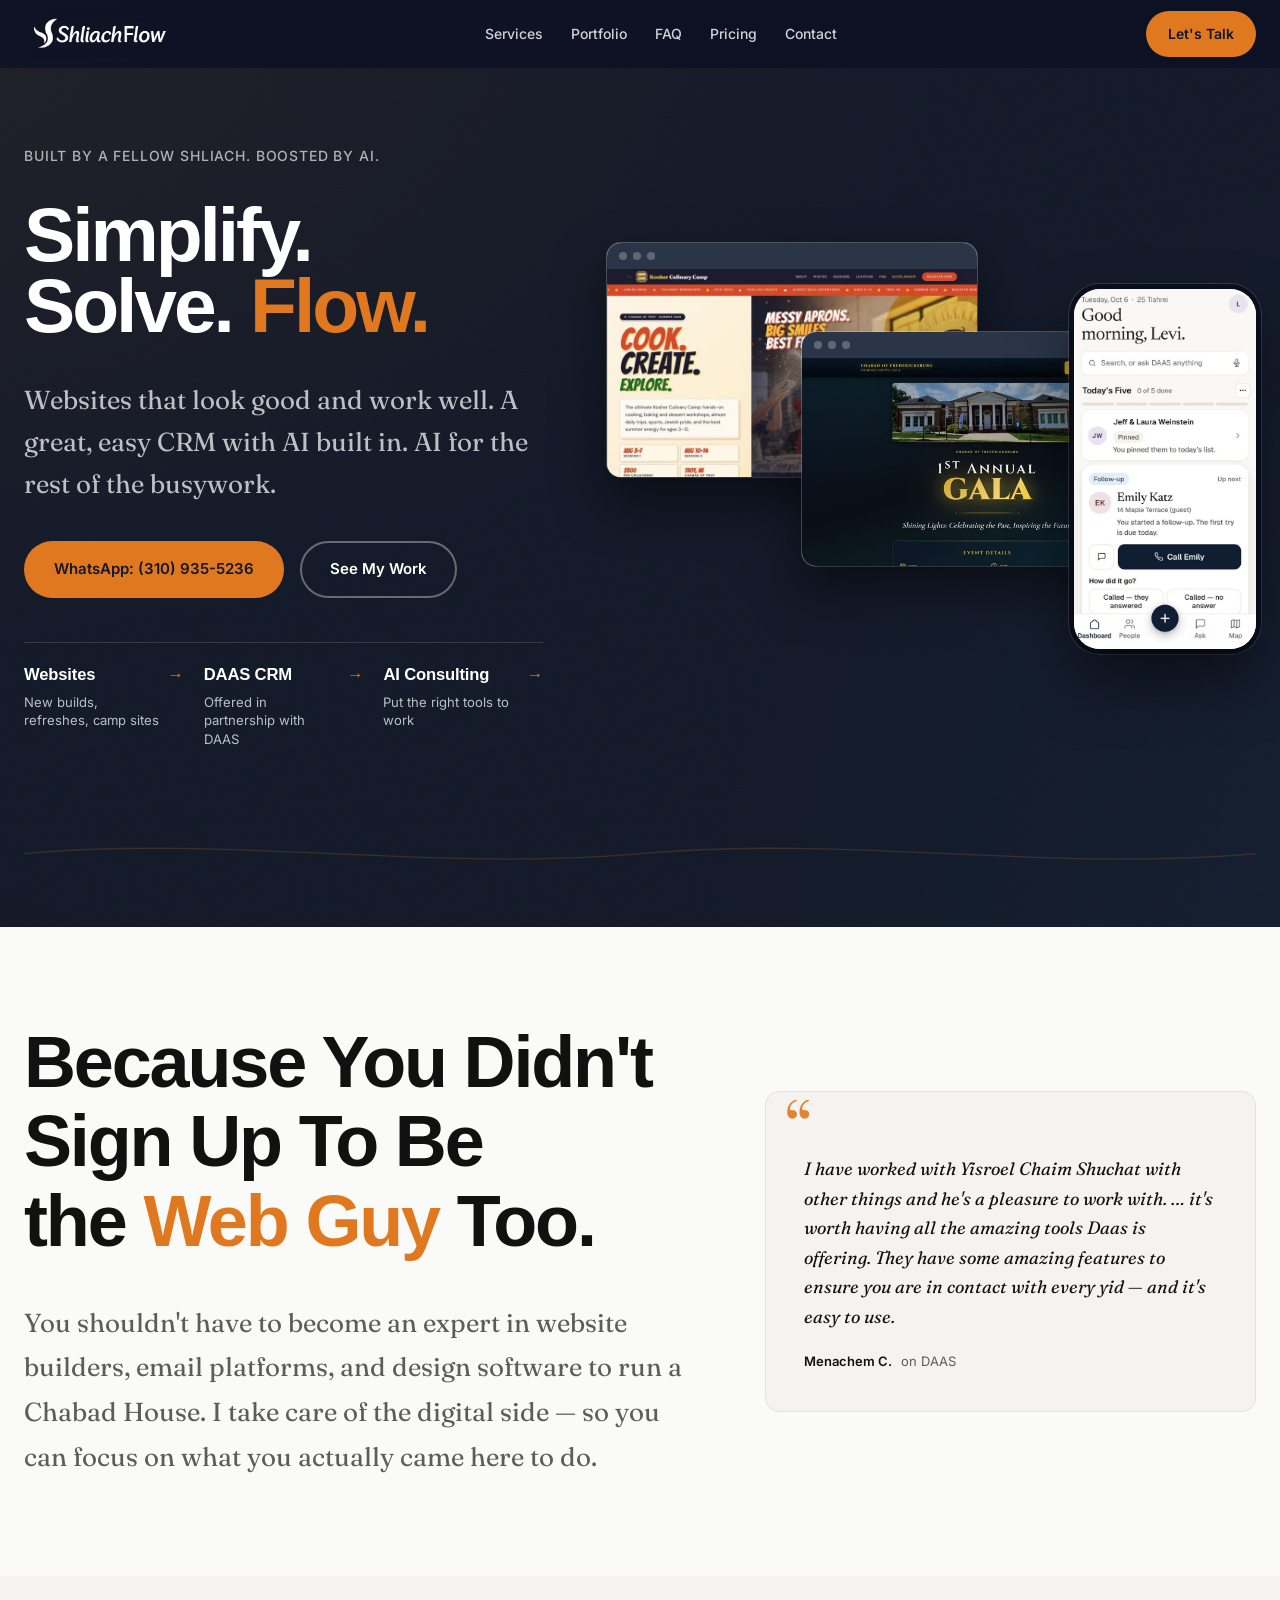
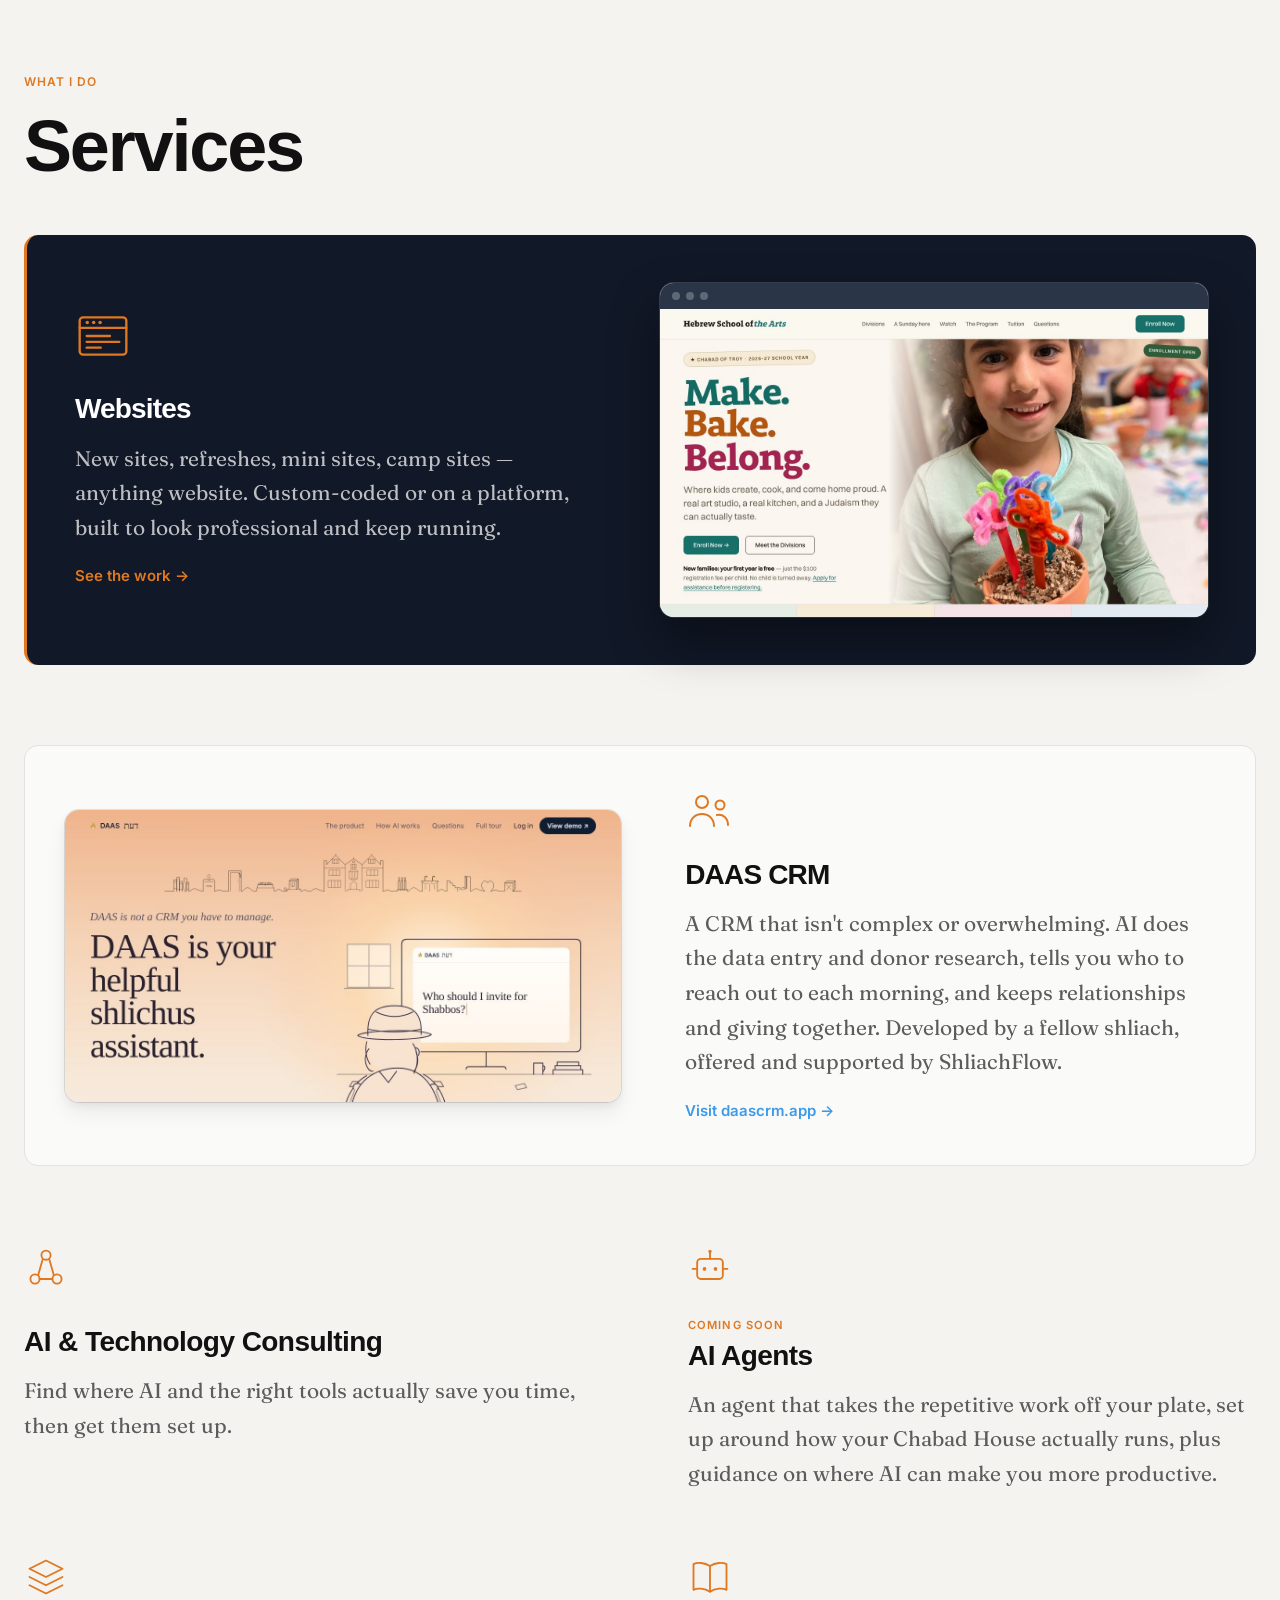
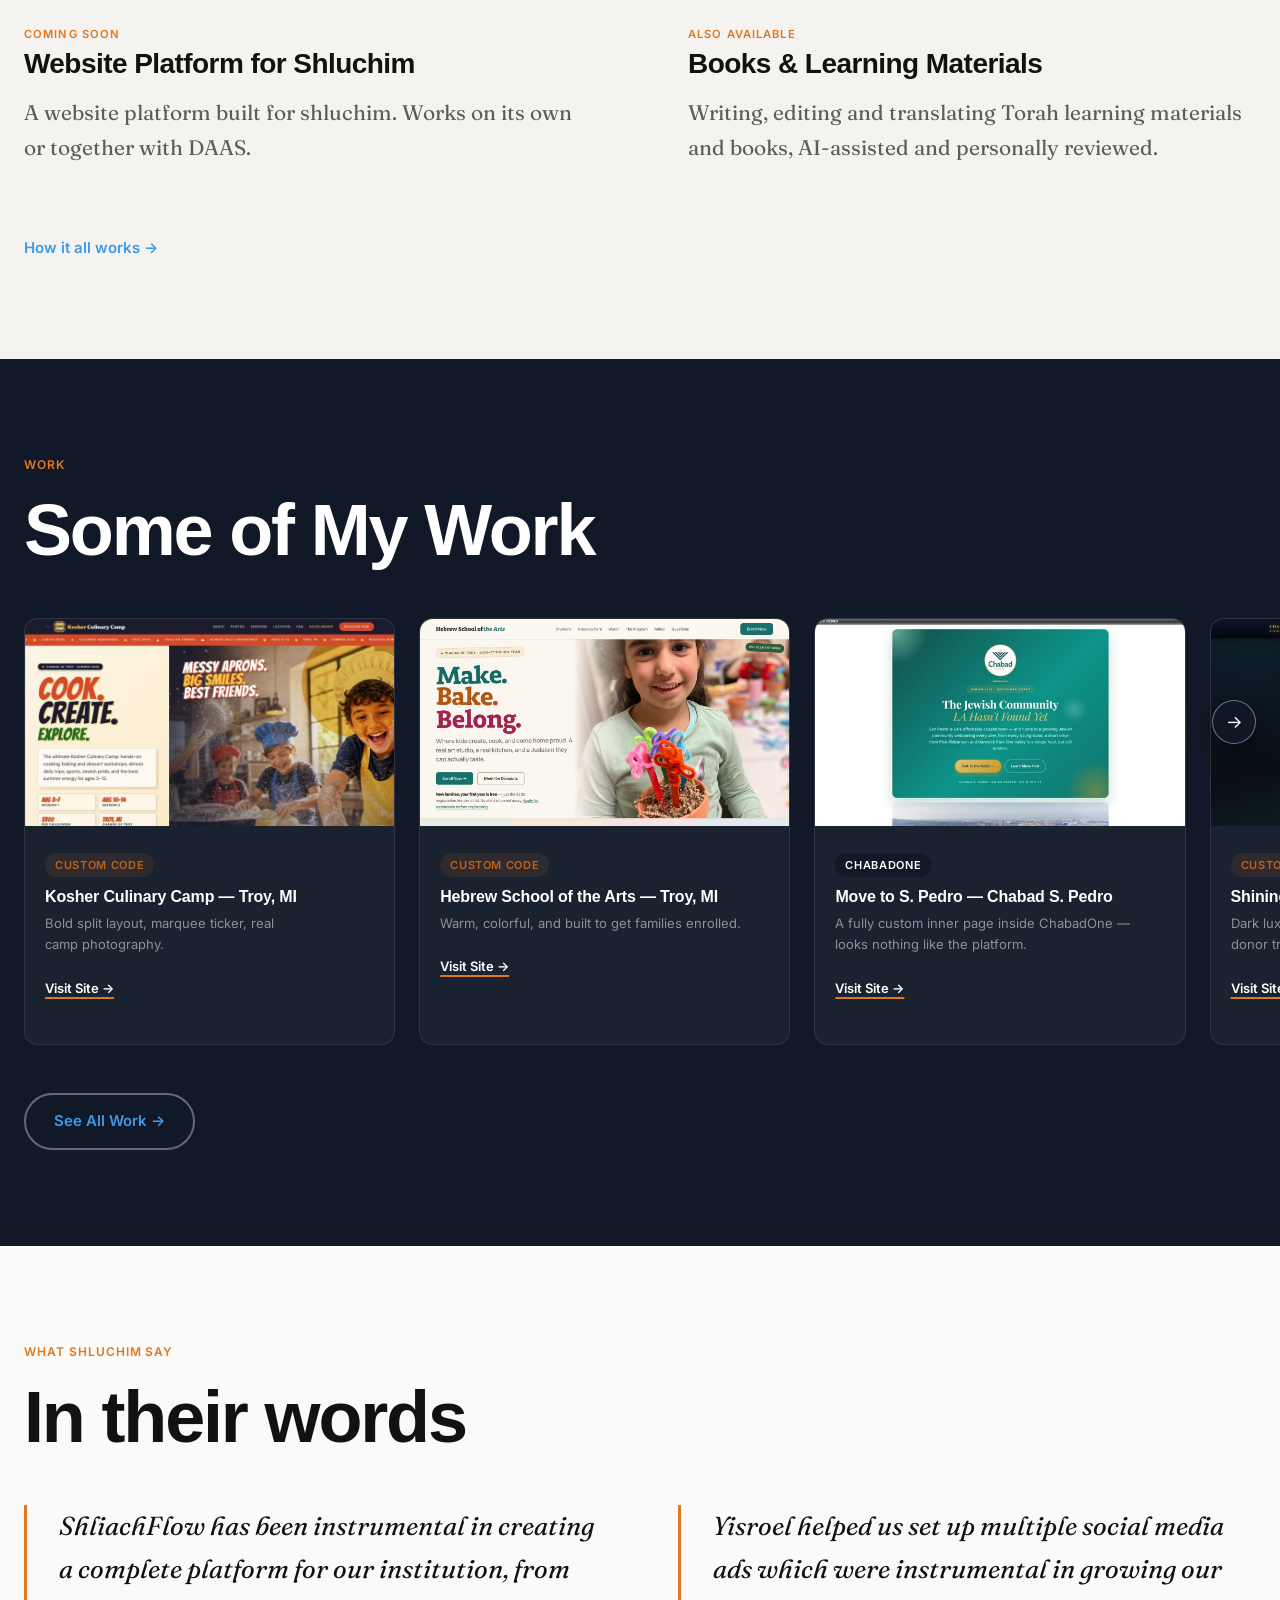
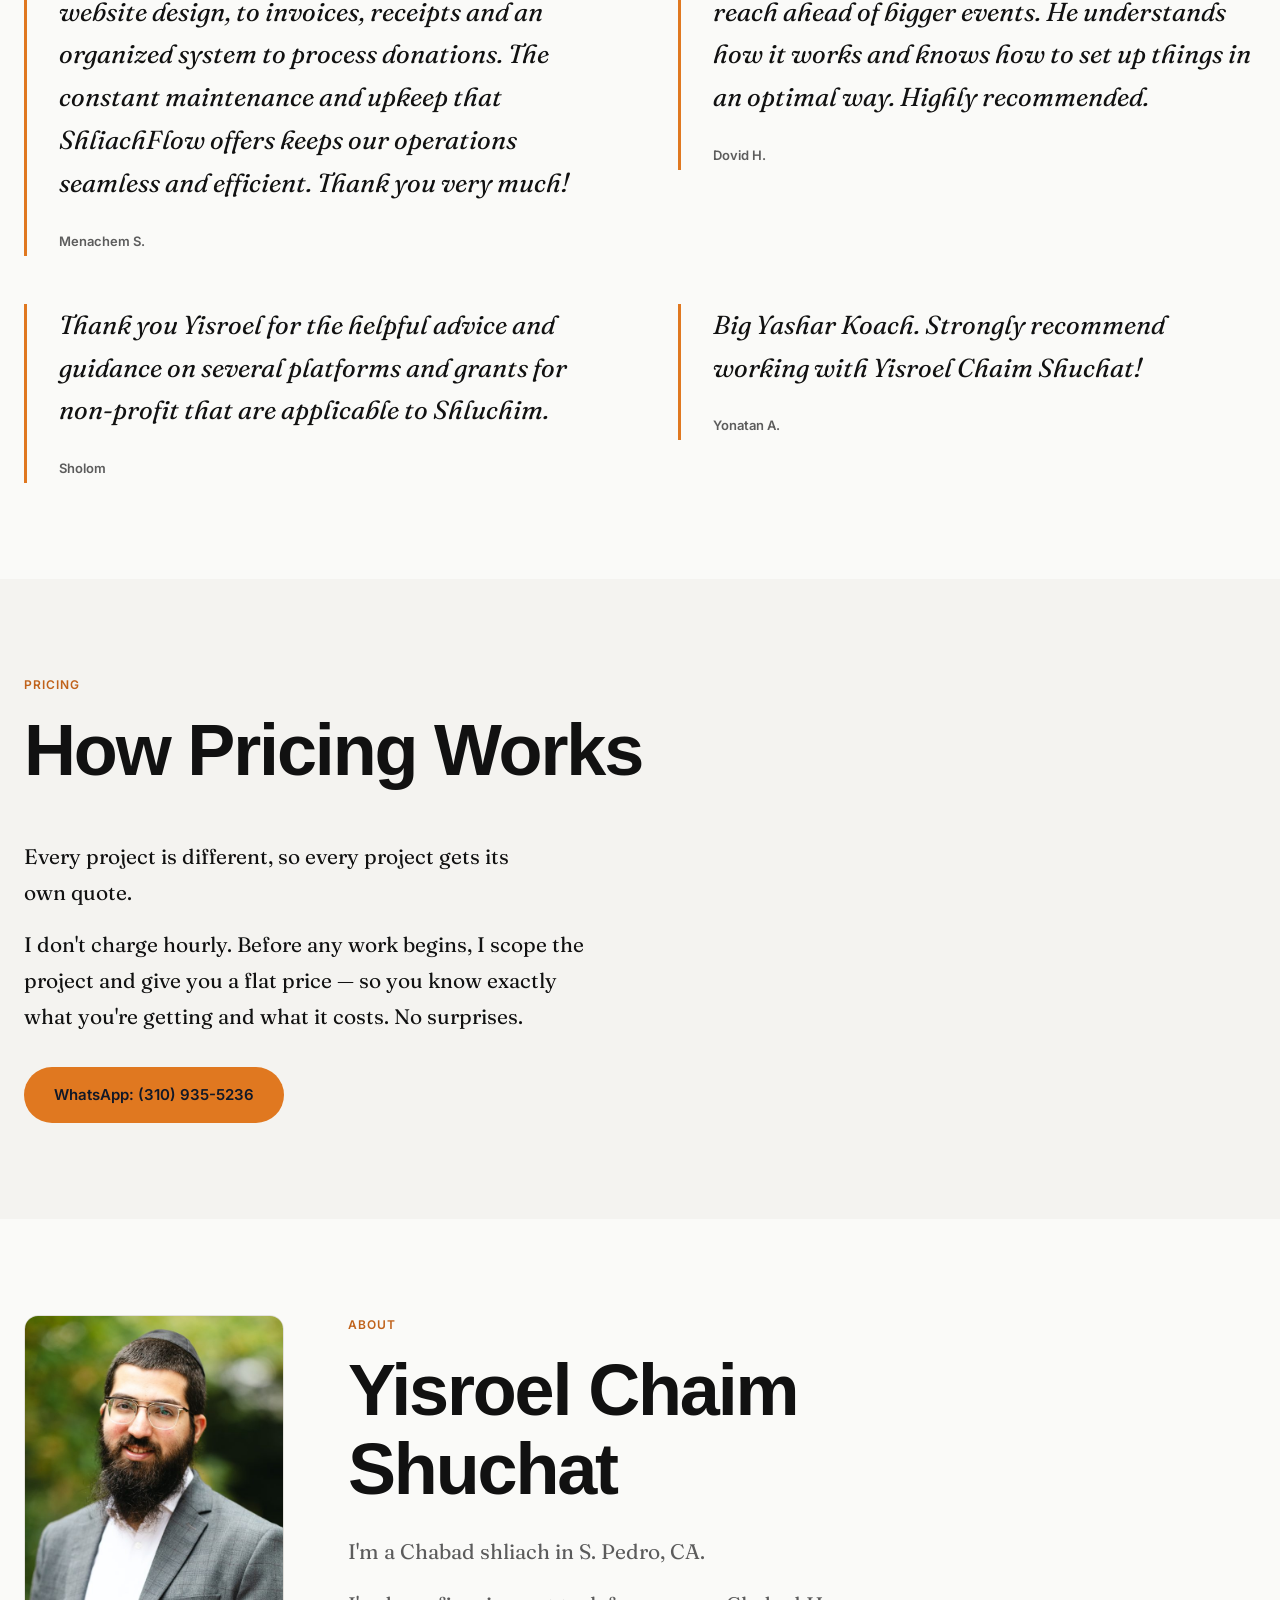
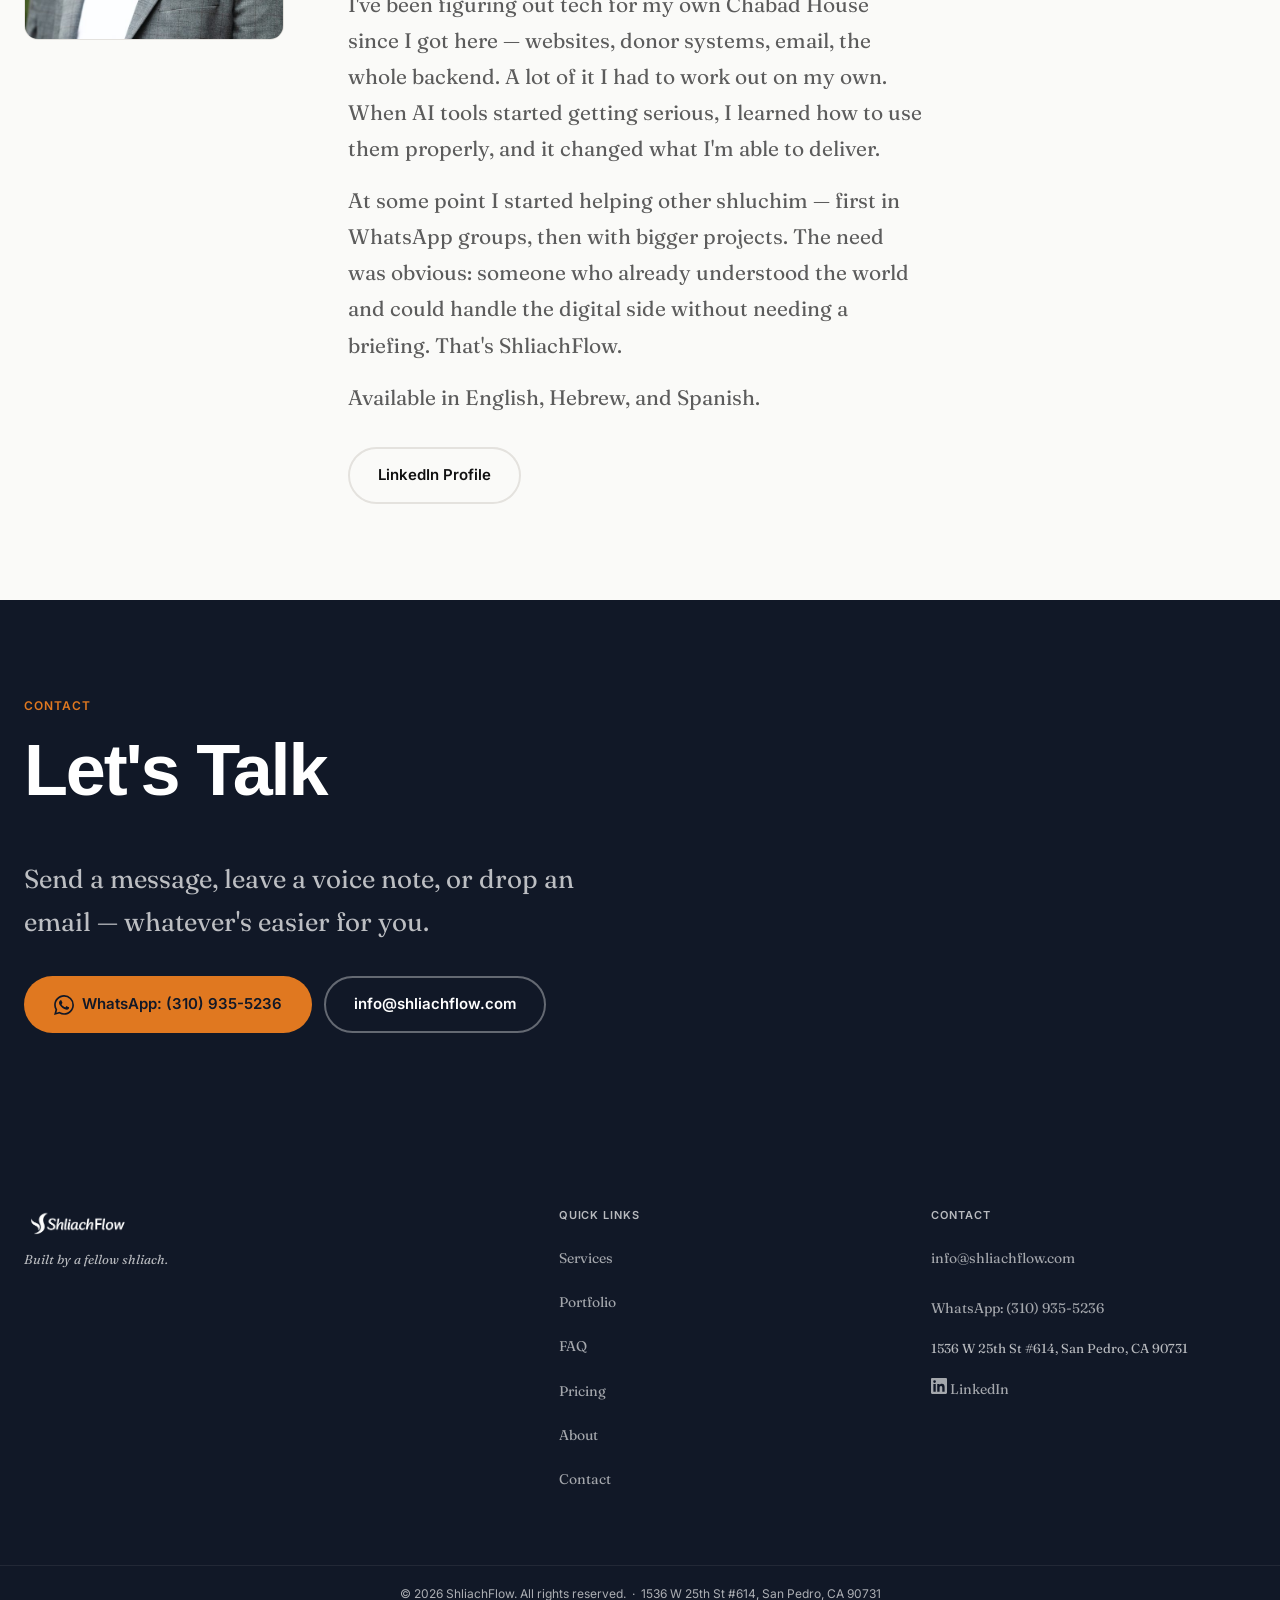
==== commit 22e5bd24: "Use mailing address (1536 W 25th St #614) site-wide Co-Authored-By: Claude Sonnet 5.5 <noreply@anthr" ====
--- a/index.html
+++ b/index.html
@@ -44,7 +44,7 @@
         "telephone": "+13109355236",
         "address": {
           "@type": "PostalAddress",
-          "streetAddress": "817 W 9th St",
+          "streetAddress": "1536 W 25th St #614",
           "addressLocality": "San Pedro",
           "addressRegion": "CA",
           "postalCode": "90731",
@@ -656,7 +656,7 @@
         <h3 class="footer-heading">Contact</h3>
         <div class="footer-contact-item"><a href="mailto:info@shliachflow.com">info@shliachflow.com</a></div>
         <div class="footer-contact-item"><a href="https://wa.me/13109355236" target="_blank" rel="noopener">WhatsApp: (310) 935-5236</a></div>
-        <div class="footer-contact-item" style="font-size:13px;opacity:0.55;">817 W 9th St, San Pedro, CA</div>
+        <div class="footer-contact-item" style="font-size:13px;color:rgba(255,255,255,.7);">1536 W 25th St #614, San Pedro, CA 90731</div>
         <a href="https://www.linkedin.com/in/ycshuchat/" class="footer-linkedin" target="_blank" rel="noopener">
           <svg width="16" height="16" viewBox="0 0 24 24" fill="currentColor" aria-hidden="true"><path d="M20.447 20.452h-3.554v-5.569c0-1.328-.027-3.037-1.852-3.037-1.853 0-2.136 1.445-2.136 2.939v5.667H9.351V9h3.414v1.561h.046c.477-.9 1.637-1.85 3.37-1.85 3.601 0 4.267 2.37 4.267 5.455v6.286zM5.337 7.433a2.062 2.062 0 01-2.063-2.065 2.064 2.064 0 112.063 2.065zm1.782 13.019H3.555V9h3.564v11.452zM22.225 0H1.771C.792 0 0 .774 0 1.729v20.542C0 23.227.792 24 1.771 24h20.451C23.2 24 24 23.227 24 22.271V1.729C24 .774 23.2 0 22.222 0h.003z"/></svg>
           LinkedIn
@@ -665,7 +665,7 @@
 
     </div>
     <div class="footer-bottom">
-      <p>© 2026 ShliachFlow. All rights reserved. &nbsp;·&nbsp; 817 W 9th St, San Pedro, CA</p>
+      <p>© 2026 ShliachFlow. All rights reserved. &nbsp;·&nbsp; 1536 W 25th St #614, San Pedro, CA 90731</p>
     </div>
   </footer>
 
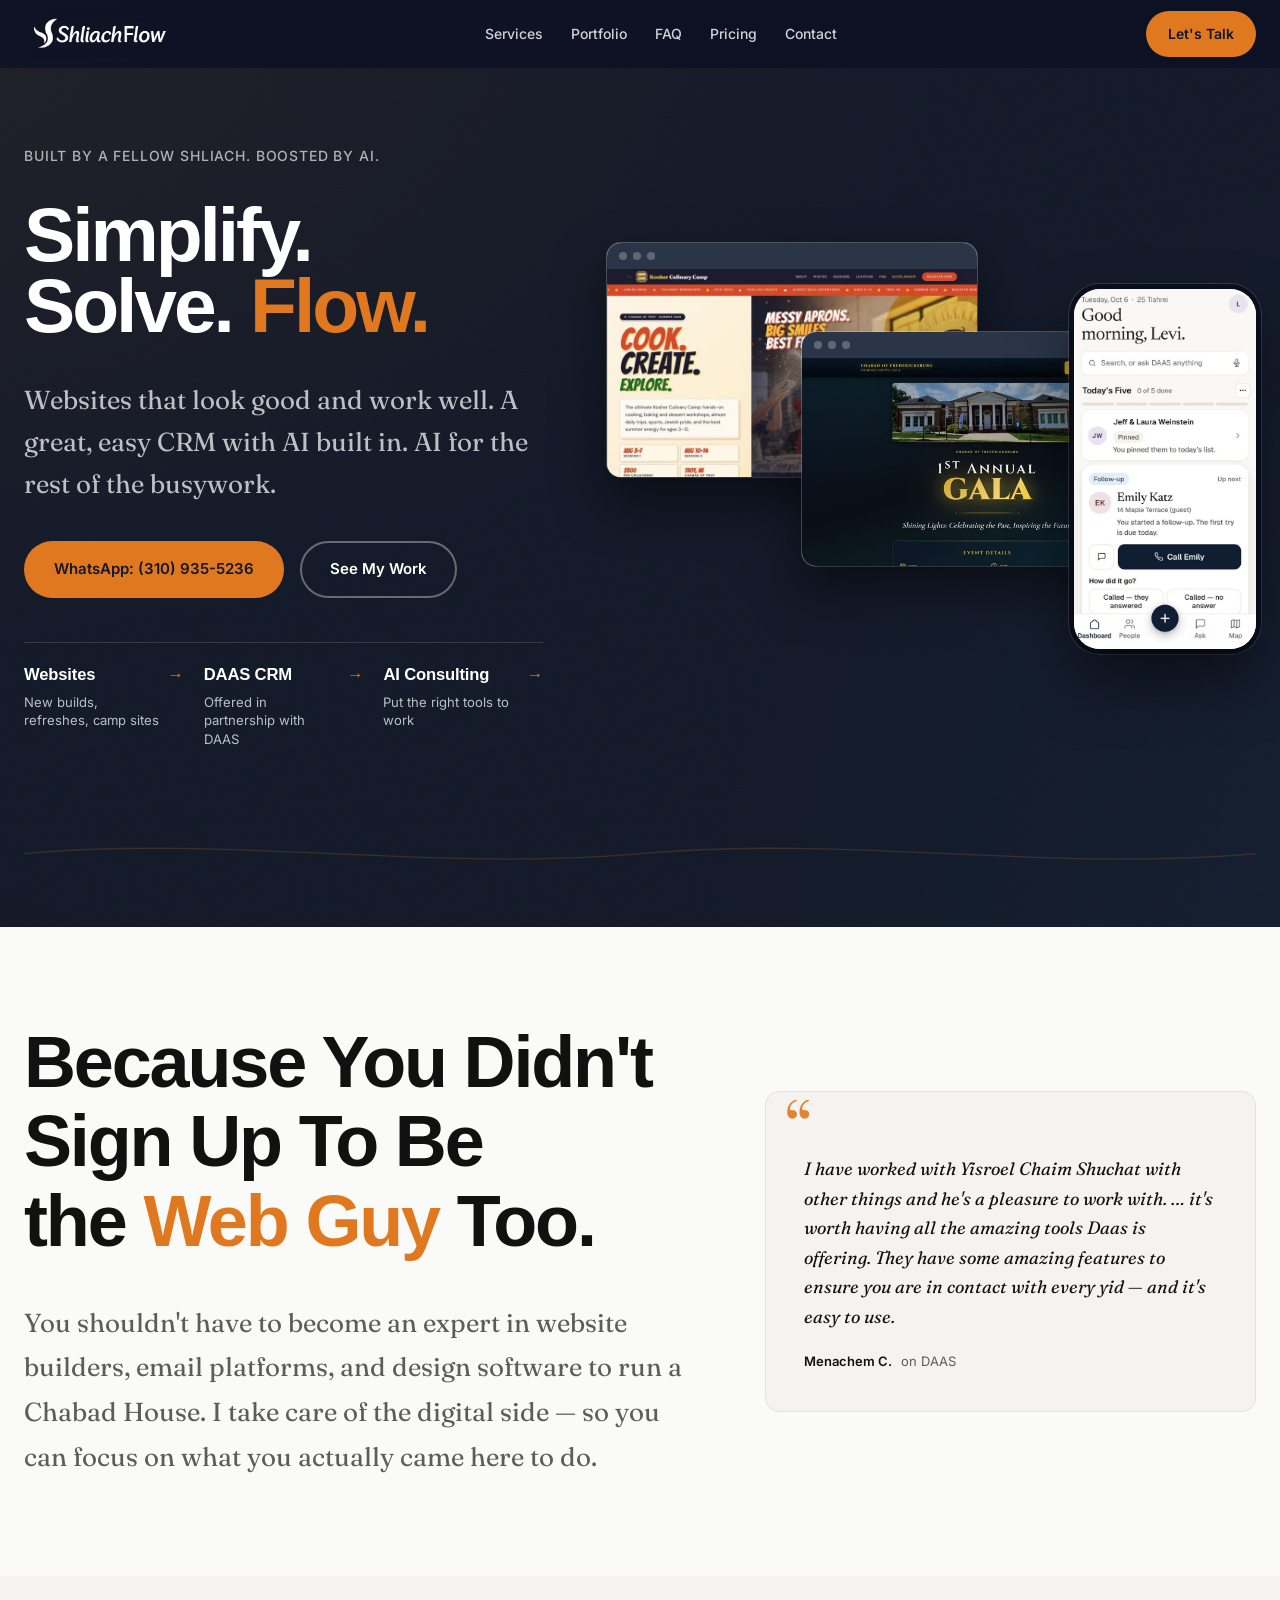
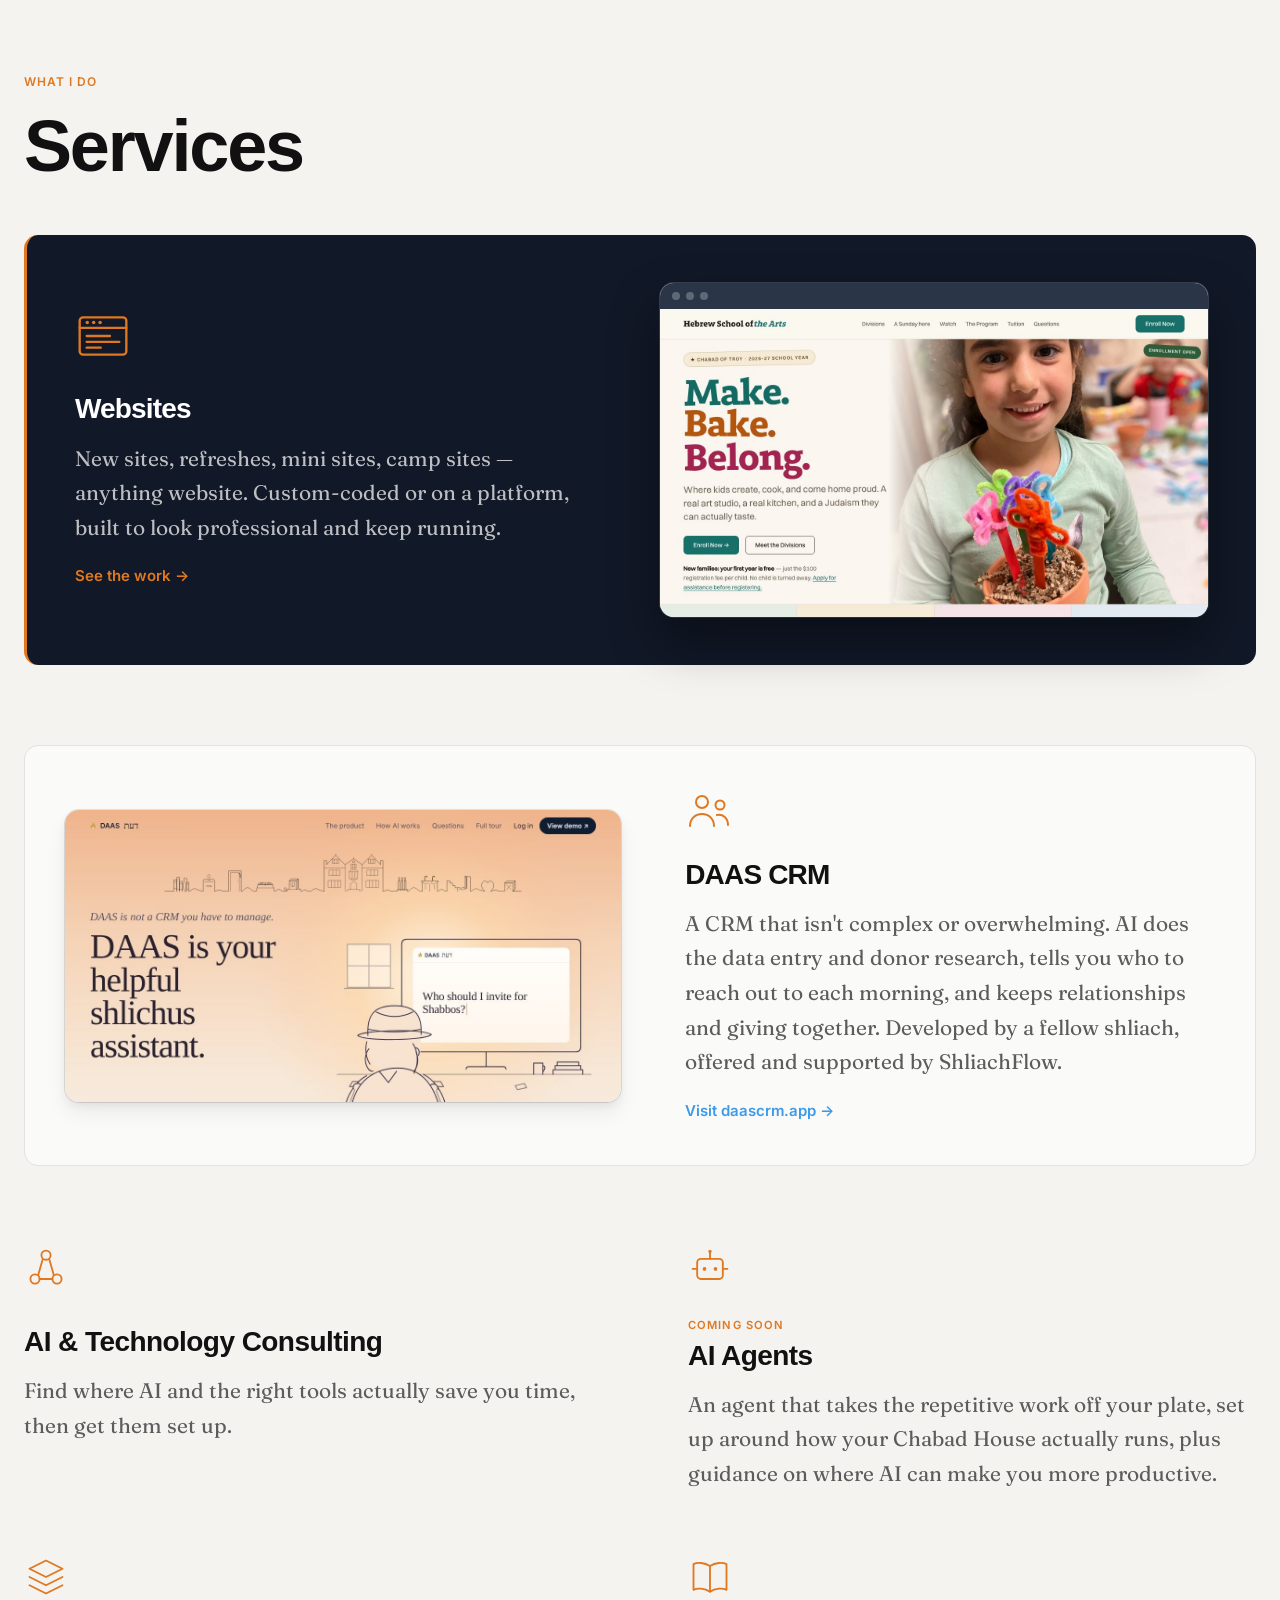
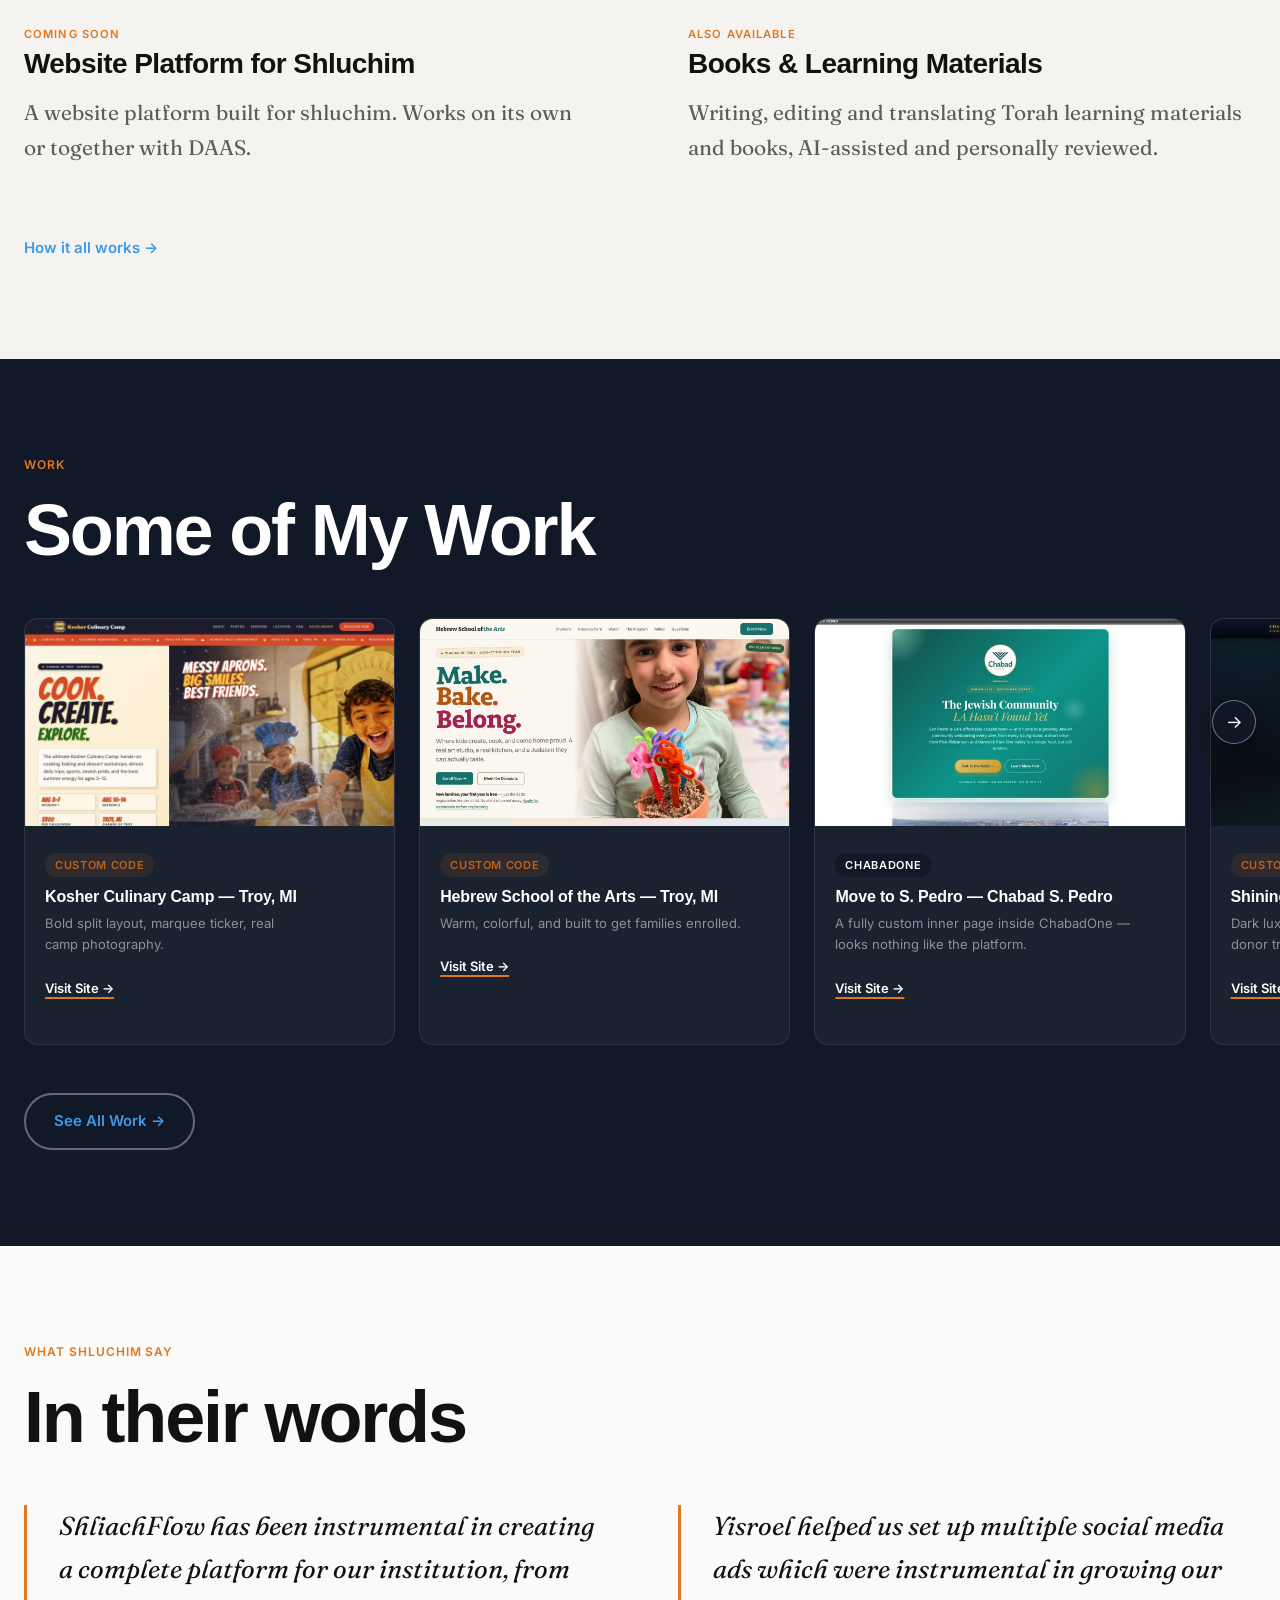
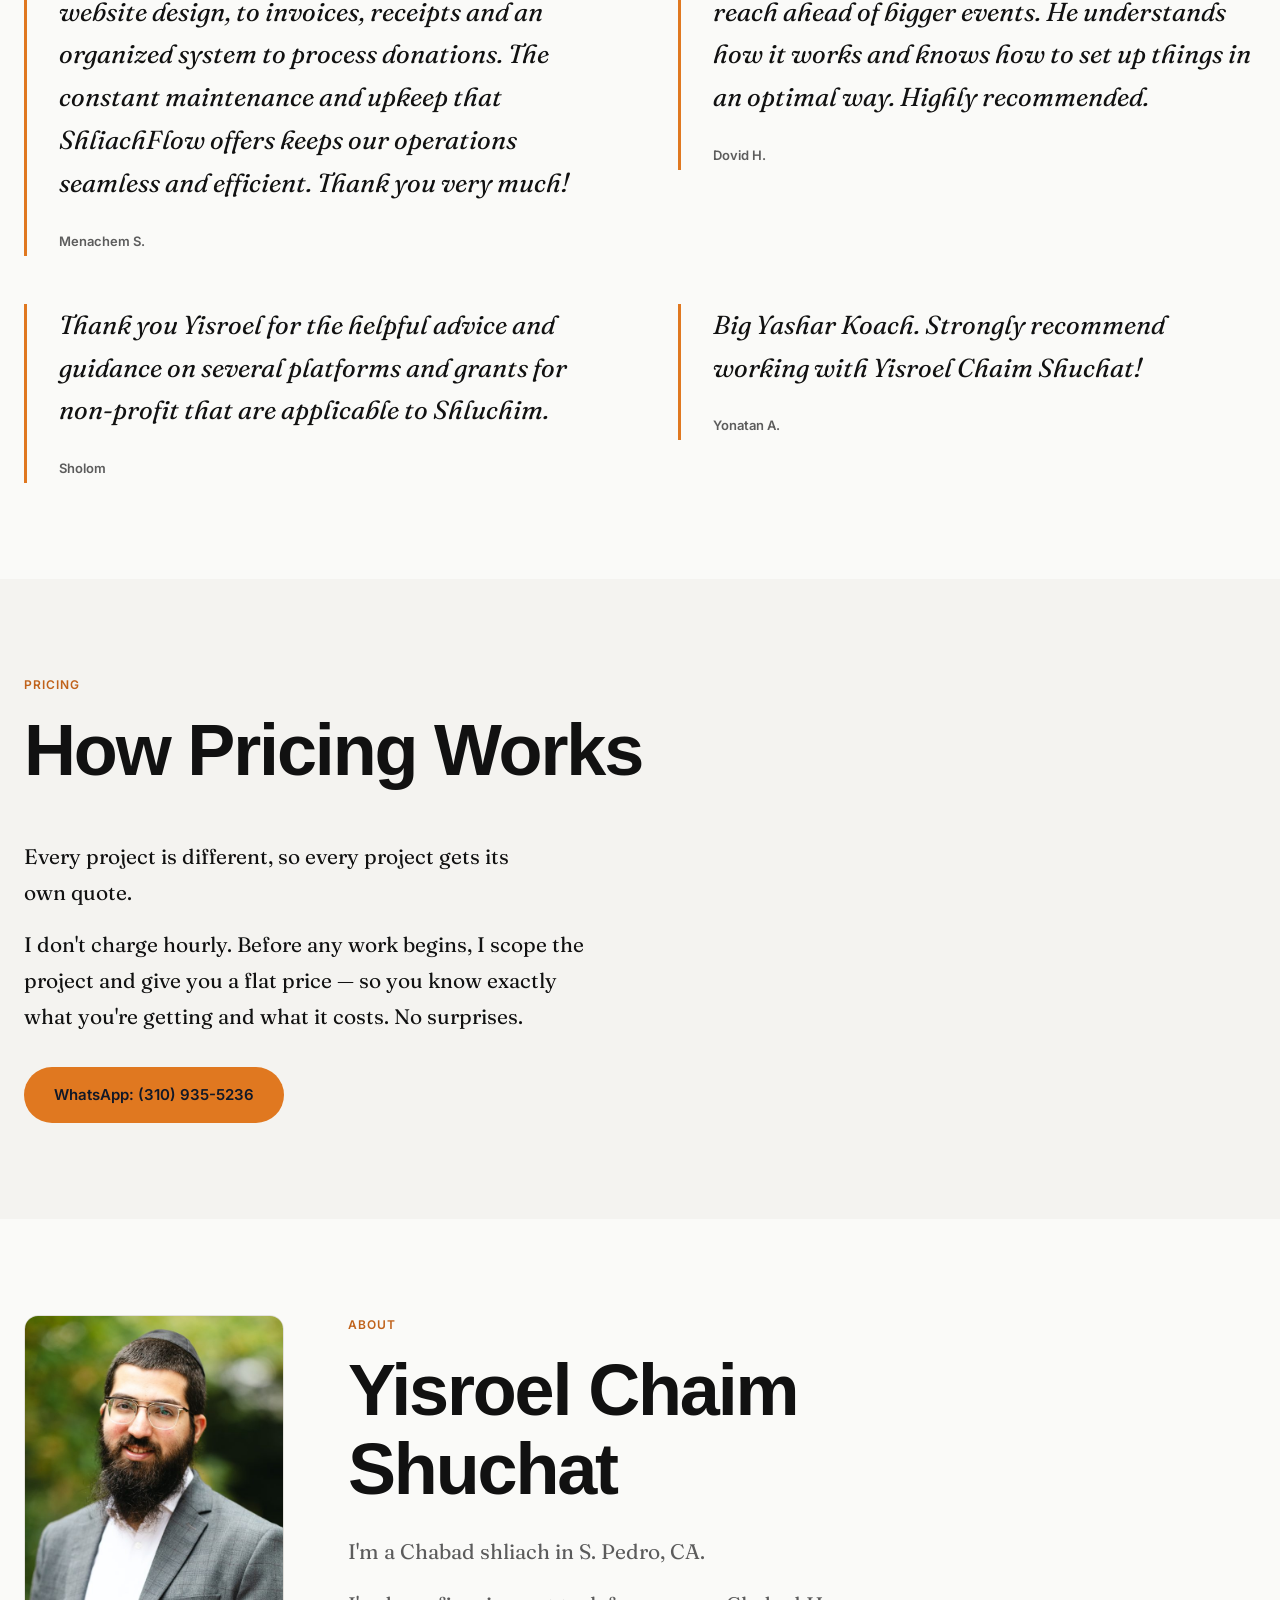
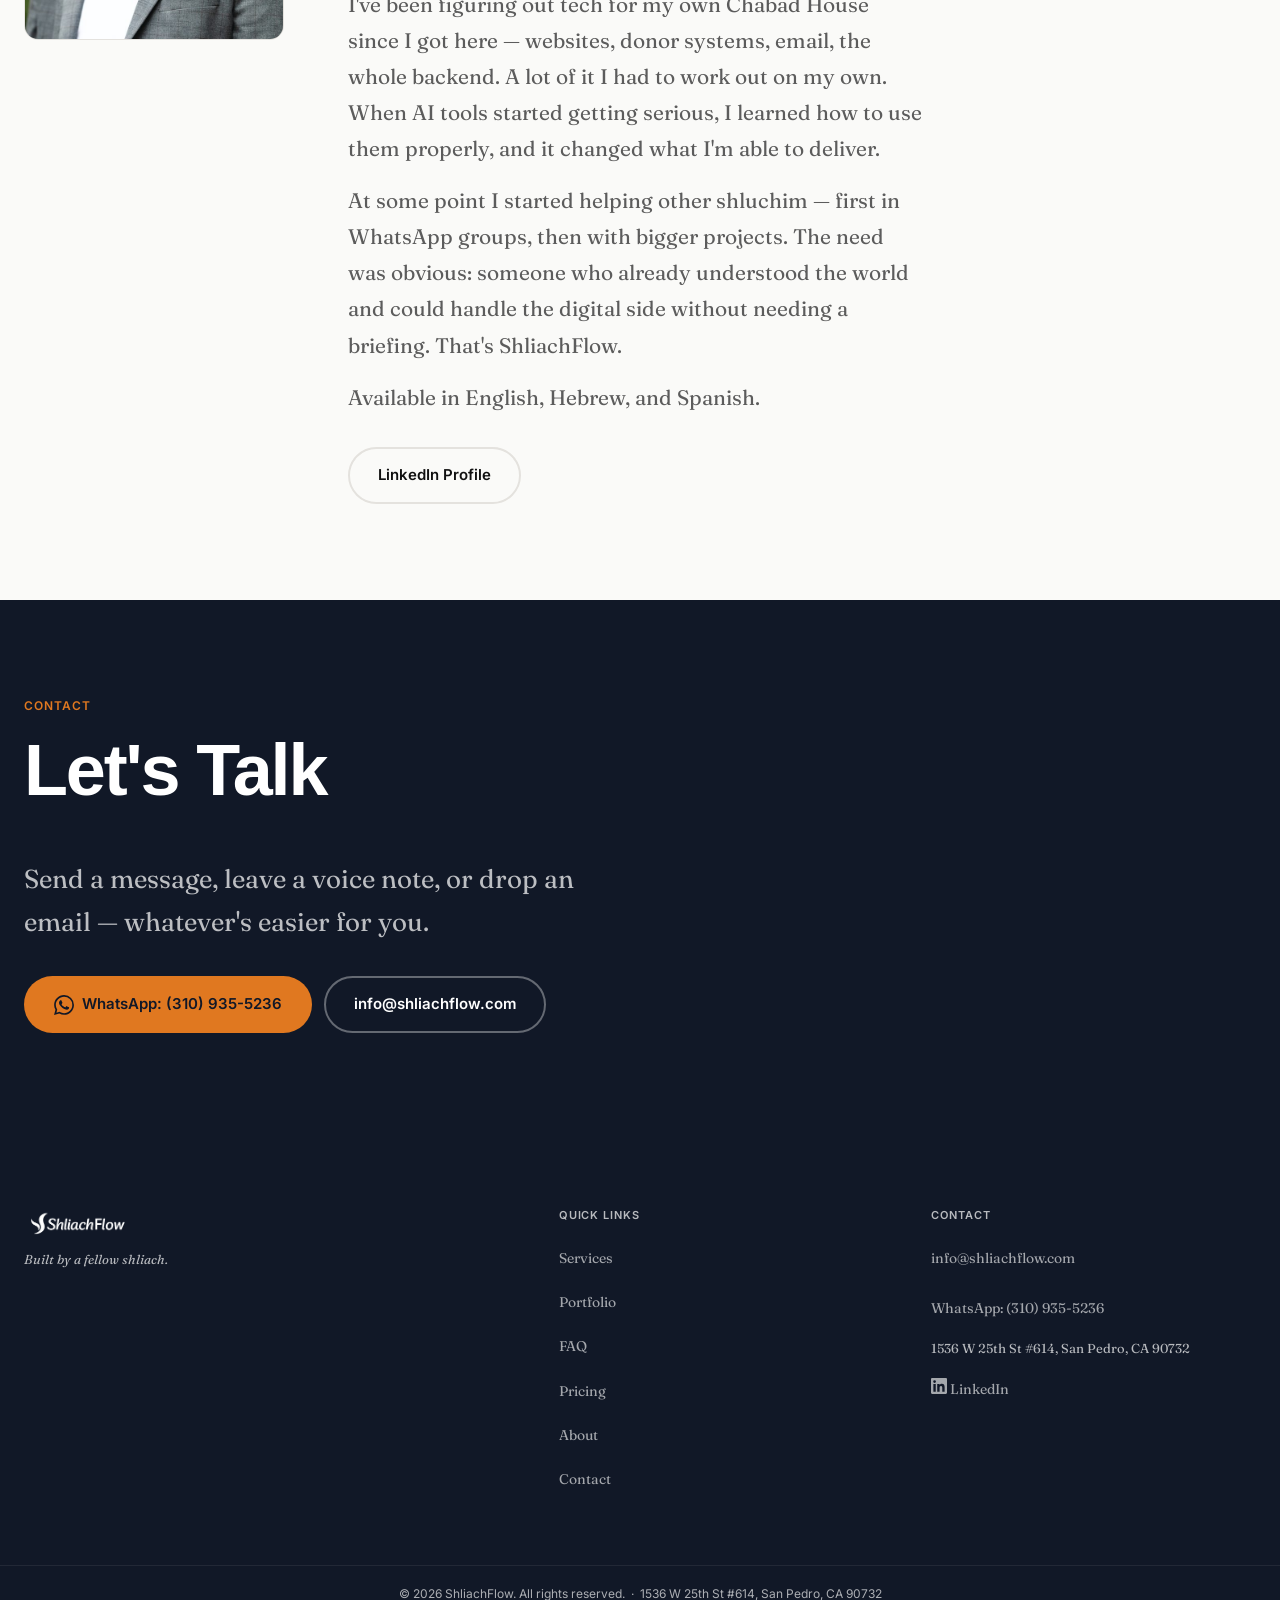
==== commit a54bfb3e: "Fix ZIP code to 90732 Co-Authored-By: Claude Sonnet 5.5 <noreply@anthropic.com> Claude-Session: http" ====
--- a/index.html
+++ b/index.html
@@ -47,7 +47,7 @@
           "streetAddress": "1536 W 25th St #614",
           "addressLocality": "San Pedro",
           "addressRegion": "CA",
-          "postalCode": "90731",
+          "postalCode": "90732",
           "addressCountry": "US"
         },
         "areaServed": {
@@ -656,7 +656,7 @@
         <h3 class="footer-heading">Contact</h3>
         <div class="footer-contact-item"><a href="mailto:info@shliachflow.com">info@shliachflow.com</a></div>
         <div class="footer-contact-item"><a href="https://wa.me/13109355236" target="_blank" rel="noopener">WhatsApp: (310) 935-5236</a></div>
-        <div class="footer-contact-item" style="font-size:13px;color:rgba(255,255,255,.7);">1536 W 25th St #614, San Pedro, CA 90731</div>
+        <div class="footer-contact-item" style="font-size:13px;color:rgba(255,255,255,.7);">1536 W 25th St #614, San Pedro, CA 90732</div>
         <a href="https://www.linkedin.com/in/ycshuchat/" class="footer-linkedin" target="_blank" rel="noopener">
           <svg width="16" height="16" viewBox="0 0 24 24" fill="currentColor" aria-hidden="true"><path d="M20.447 20.452h-3.554v-5.569c0-1.328-.027-3.037-1.852-3.037-1.853 0-2.136 1.445-2.136 2.939v5.667H9.351V9h3.414v1.561h.046c.477-.9 1.637-1.85 3.37-1.85 3.601 0 4.267 2.37 4.267 5.455v6.286zM5.337 7.433a2.062 2.062 0 01-2.063-2.065 2.064 2.064 0 112.063 2.065zm1.782 13.019H3.555V9h3.564v11.452zM22.225 0H1.771C.792 0 0 .774 0 1.729v20.542C0 23.227.792 24 1.771 24h20.451C23.2 24 24 23.227 24 22.271V1.729C24 .774 23.2 0 22.222 0h.003z"/></svg>
           LinkedIn
@@ -665,7 +665,7 @@
 
     </div>
     <div class="footer-bottom">
-      <p>© 2026 ShliachFlow. All rights reserved. &nbsp;·&nbsp; 1536 W 25th St #614, San Pedro, CA 90731</p>
+      <p>© 2026 ShliachFlow. All rights reserved. &nbsp;·&nbsp; 1536 W 25th St #614, San Pedro, CA 90732</p>
     </div>
   </footer>
 
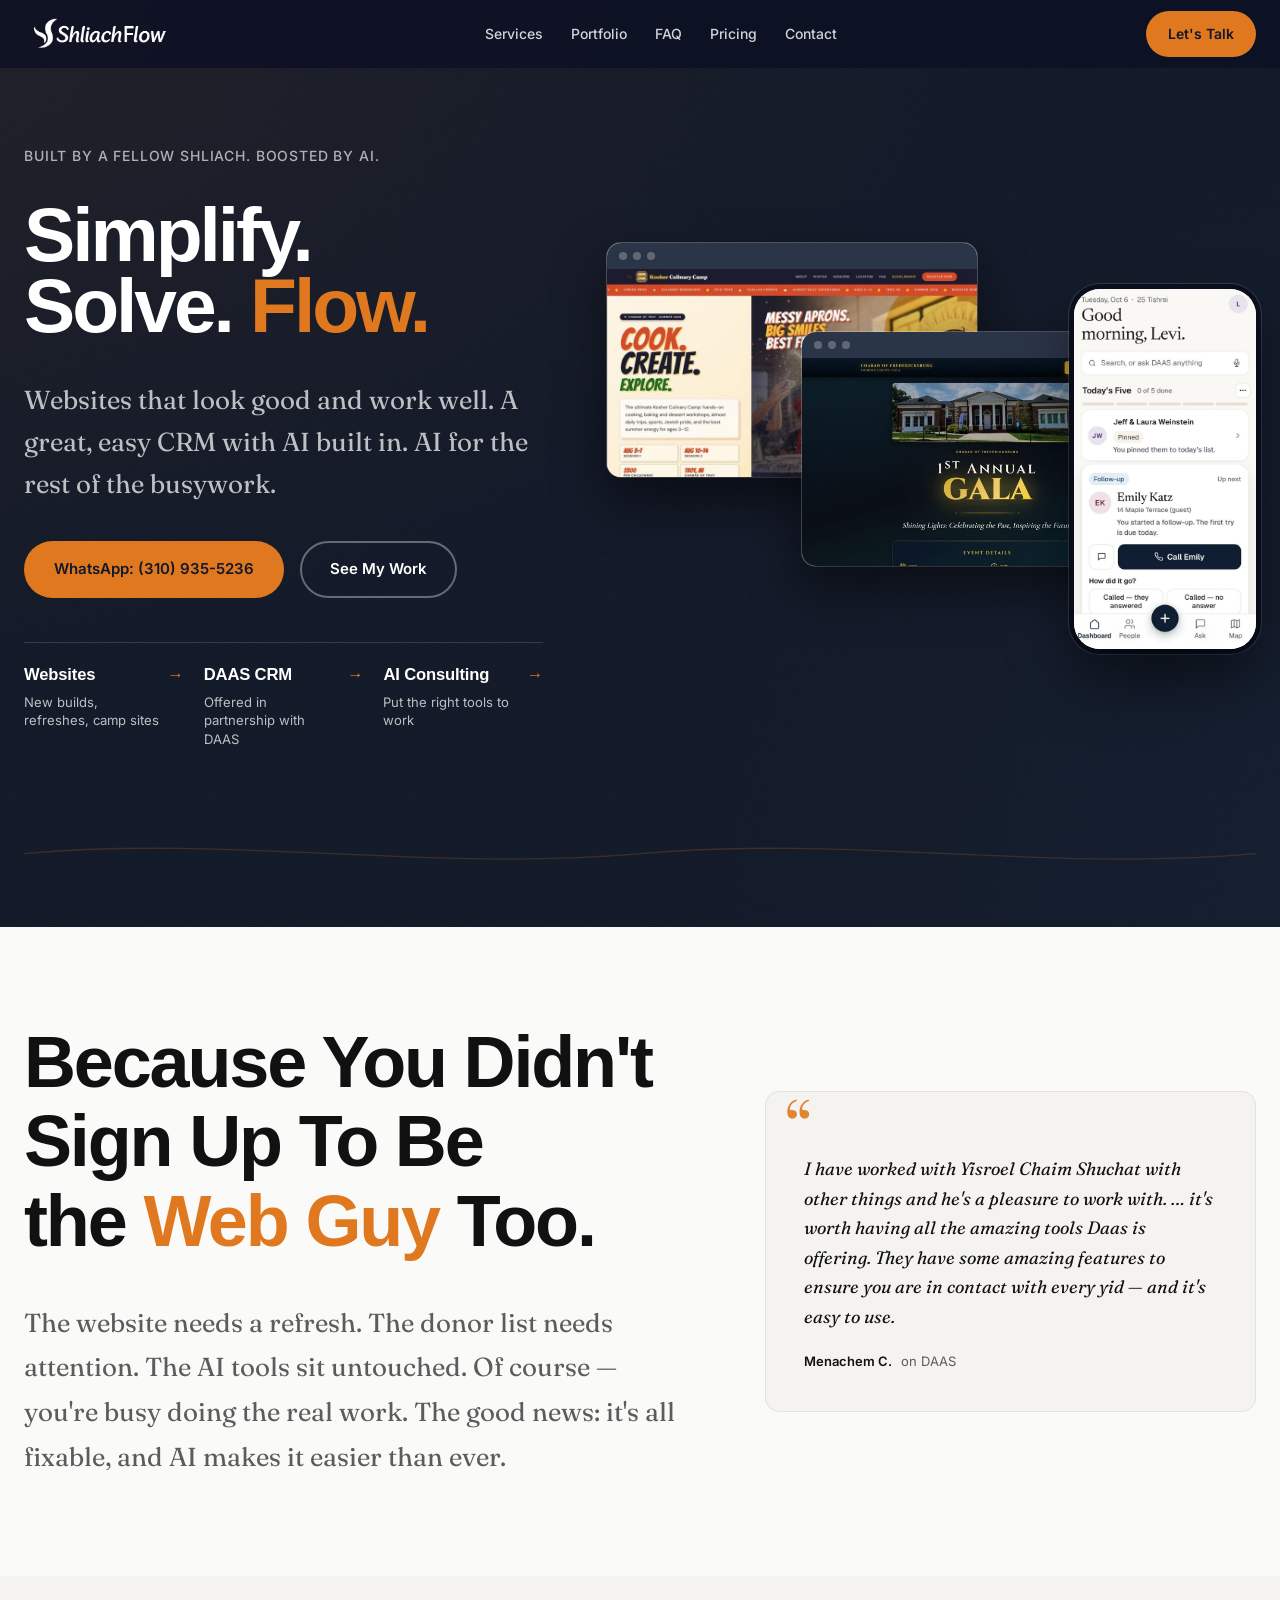
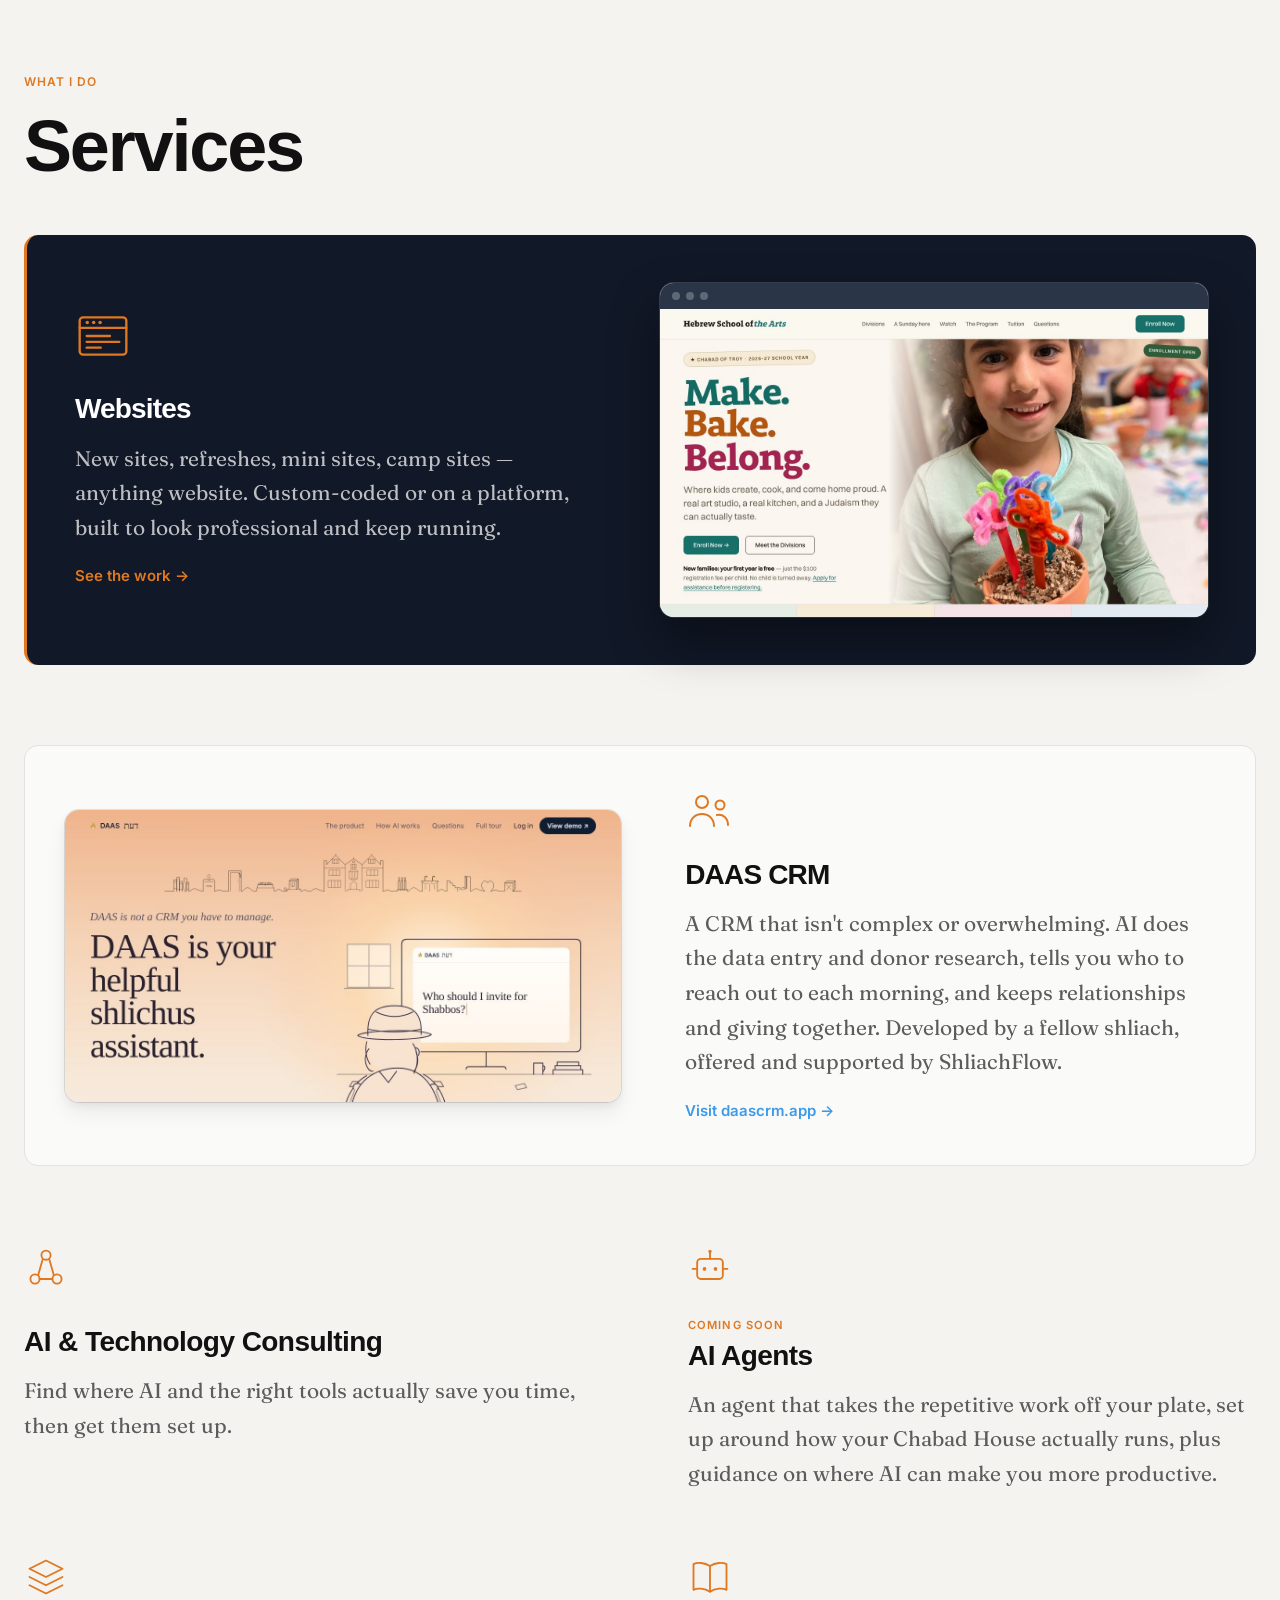
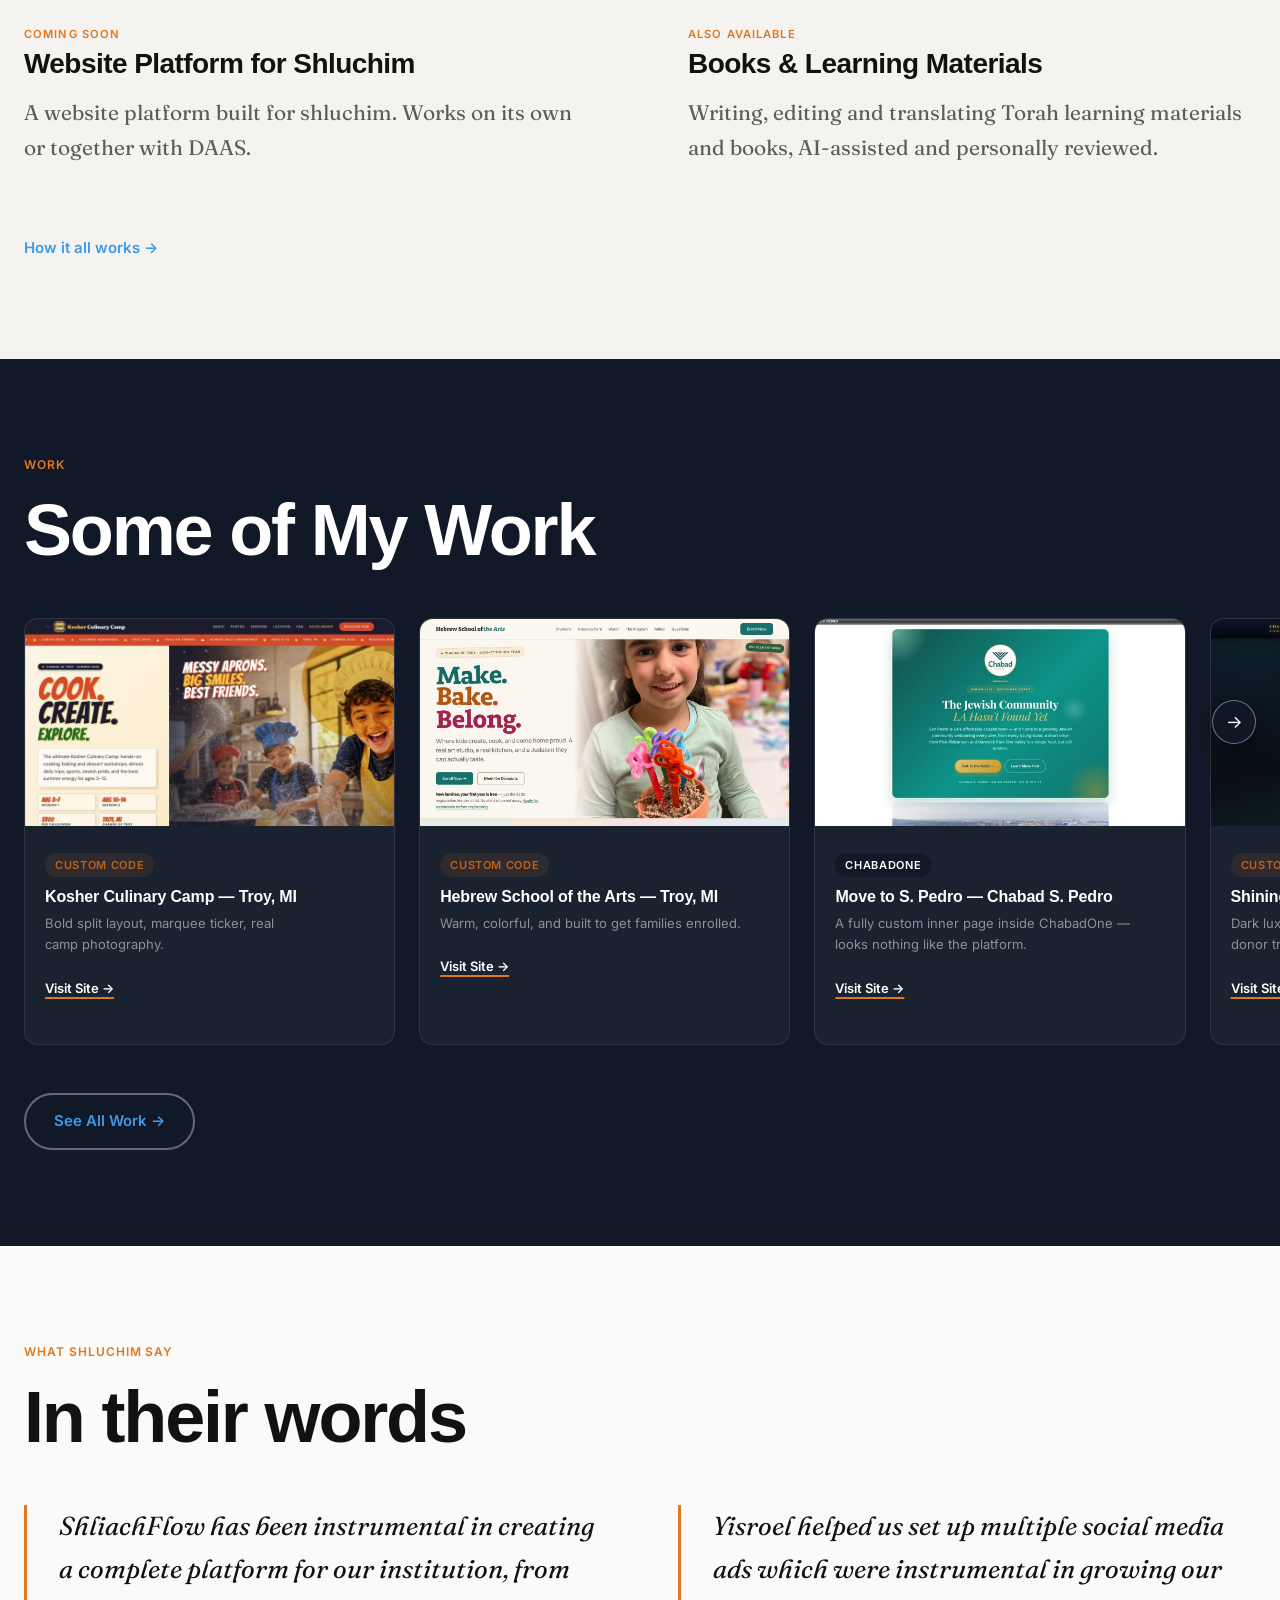
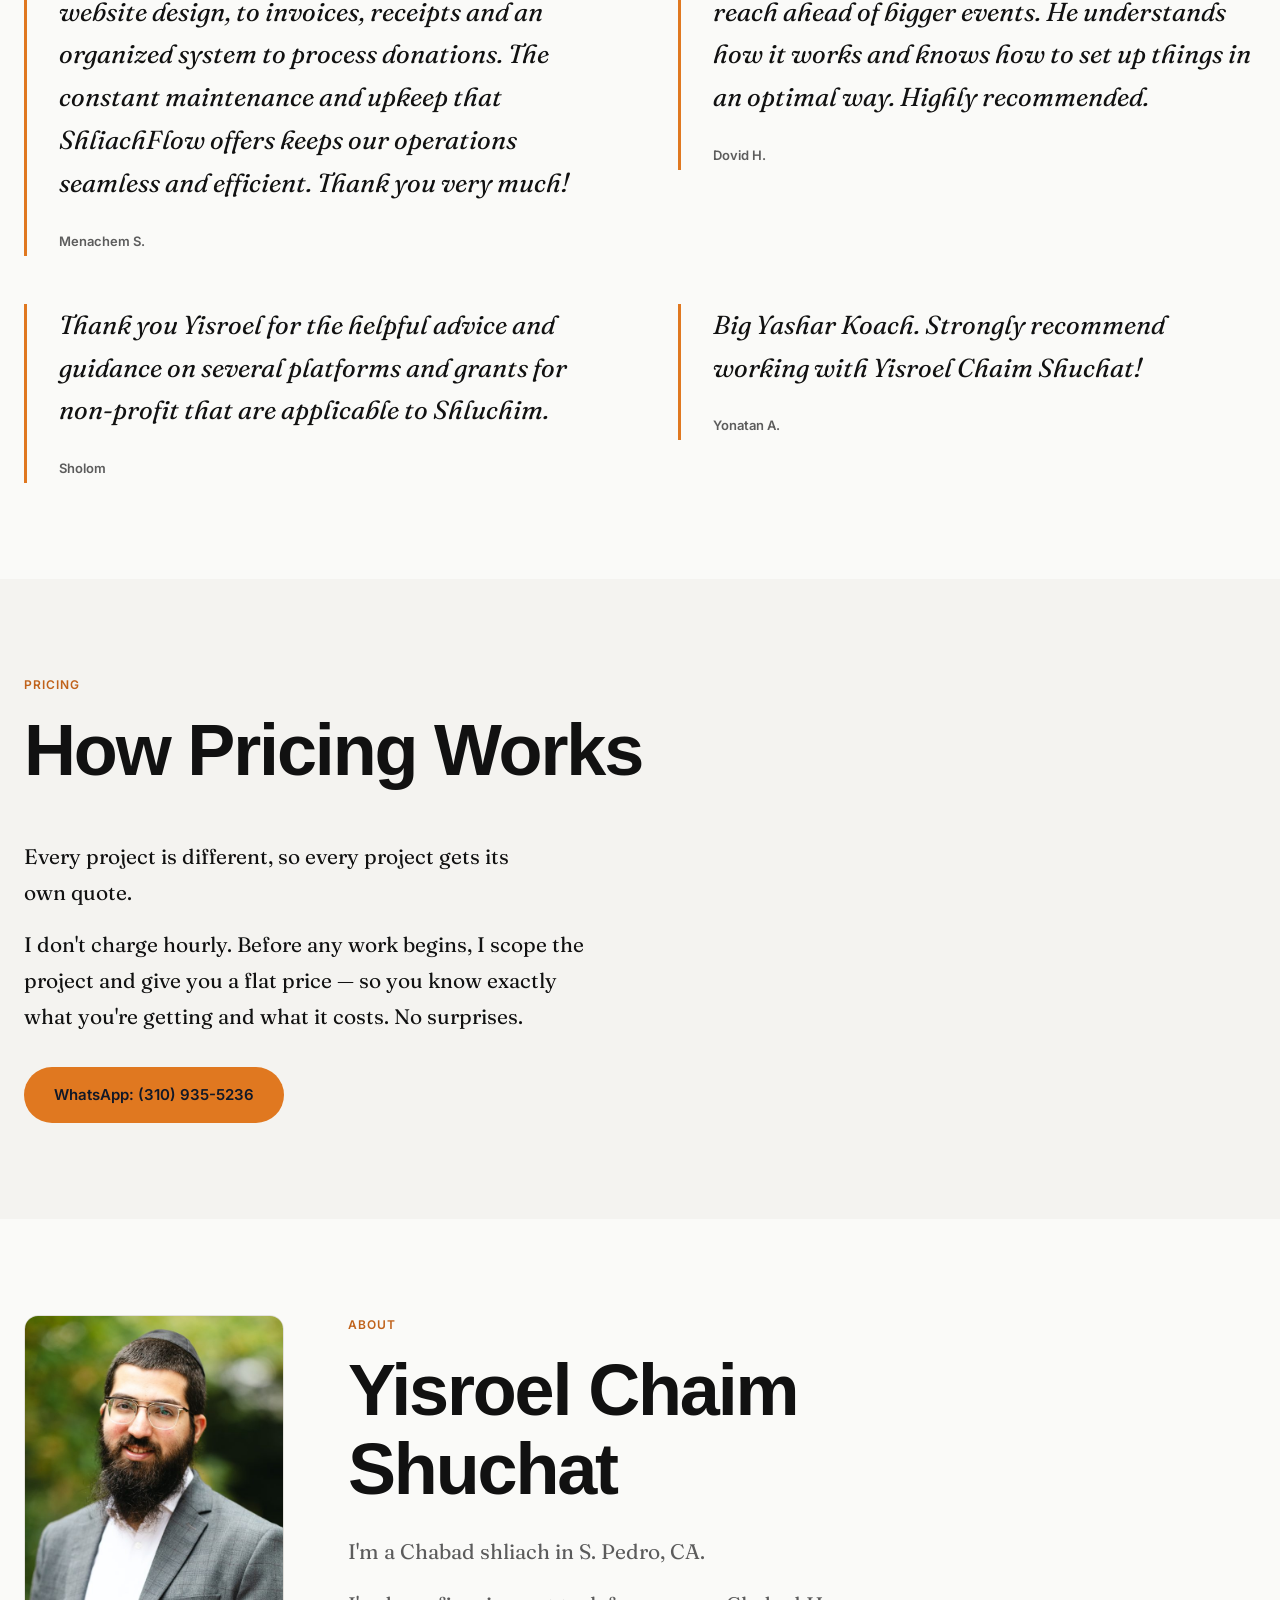
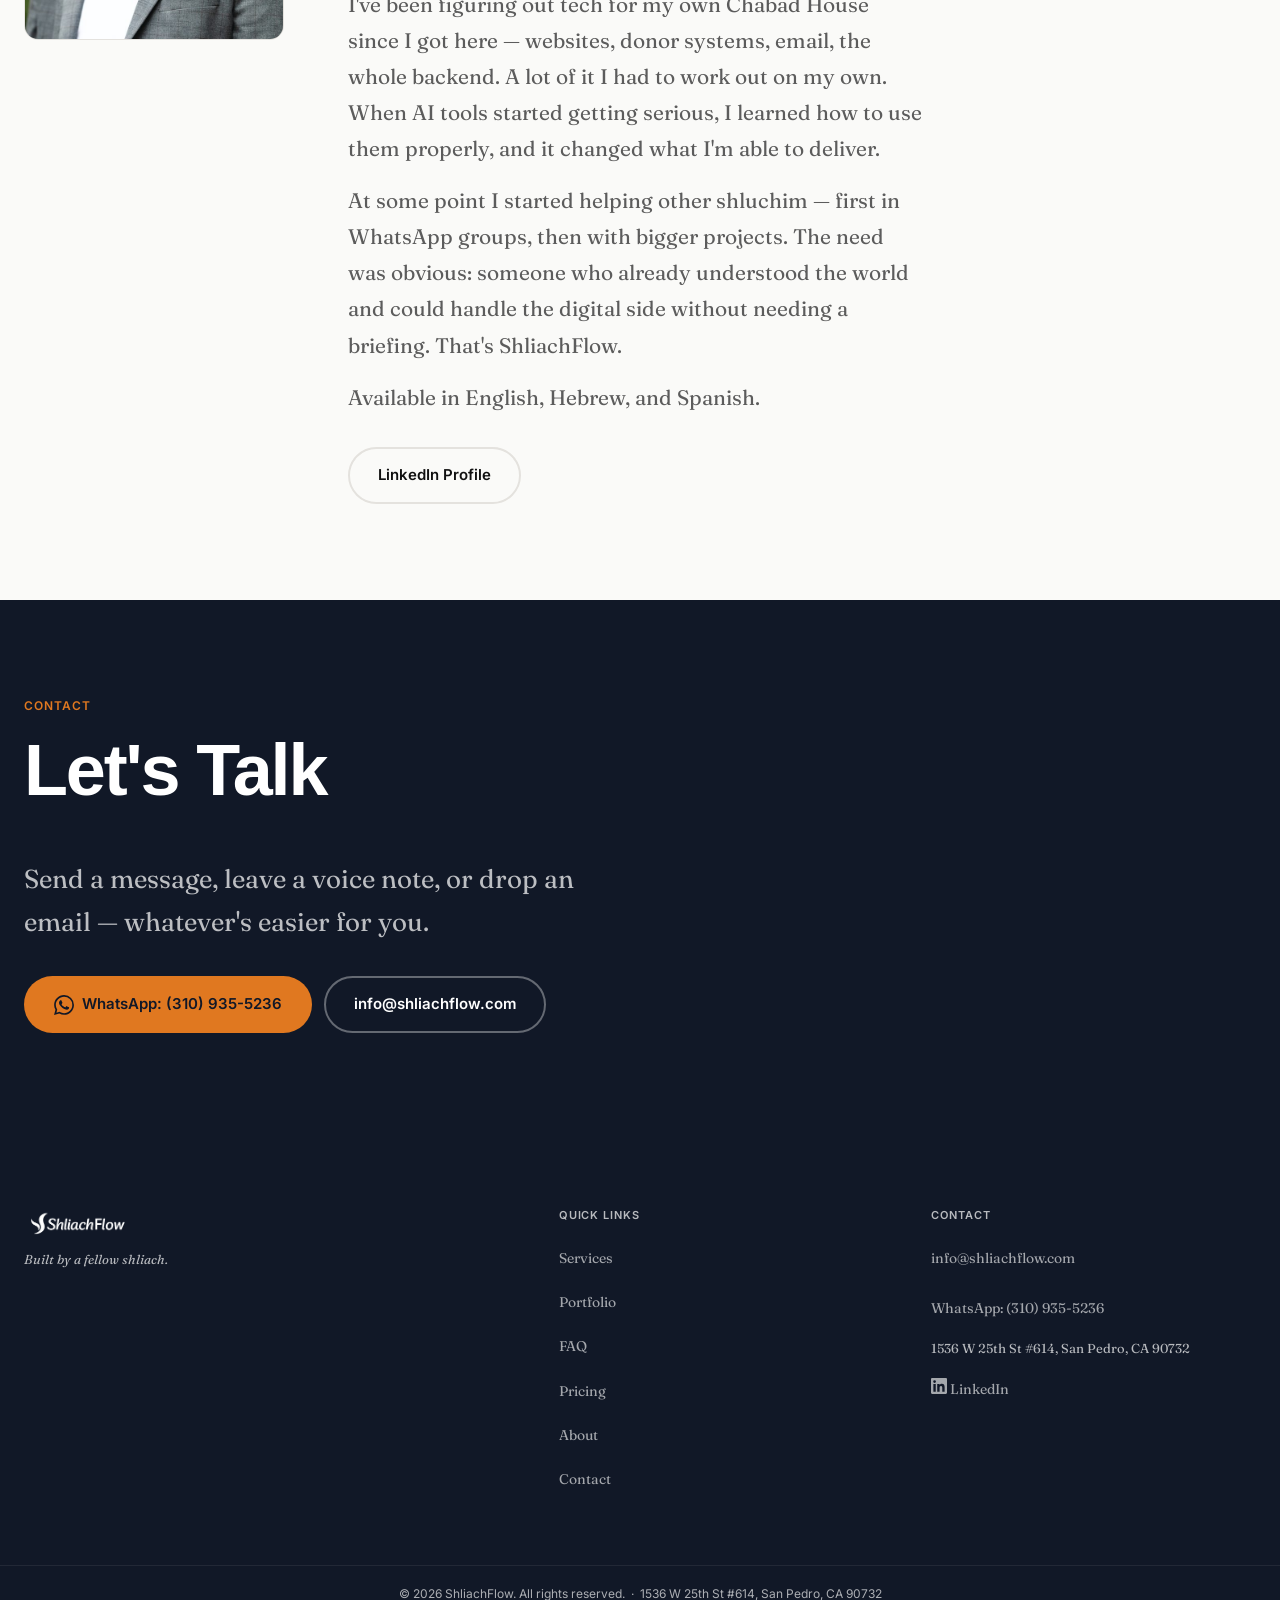
==== commit 81455ba1: "Rewrite intro paragraph around pain points plus an upbeat fix Co-Authored-By: Claude Sonnet 5.5 <nor" ====
--- a/index.html
+++ b/index.html
@@ -286,9 +286,9 @@
           Because You Didn't Sign Up To Be the <span class="accent-text">Web Guy</span> Too.
         </h2>
         <p class="intro-body">
-          You shouldn't have to become an expert in website builders, email platforms,
-          and design software to run a Chabad House. I take care of the digital side —
-          so you can focus on what you actually came here to do.
+          The website needs a refresh. The donor list needs attention. The AI tools sit
+          untouched. Of course &mdash; you're busy doing the real work. The good news:
+          it's all fixable, and AI makes it easier than ever.
         </p>
       </div>
 
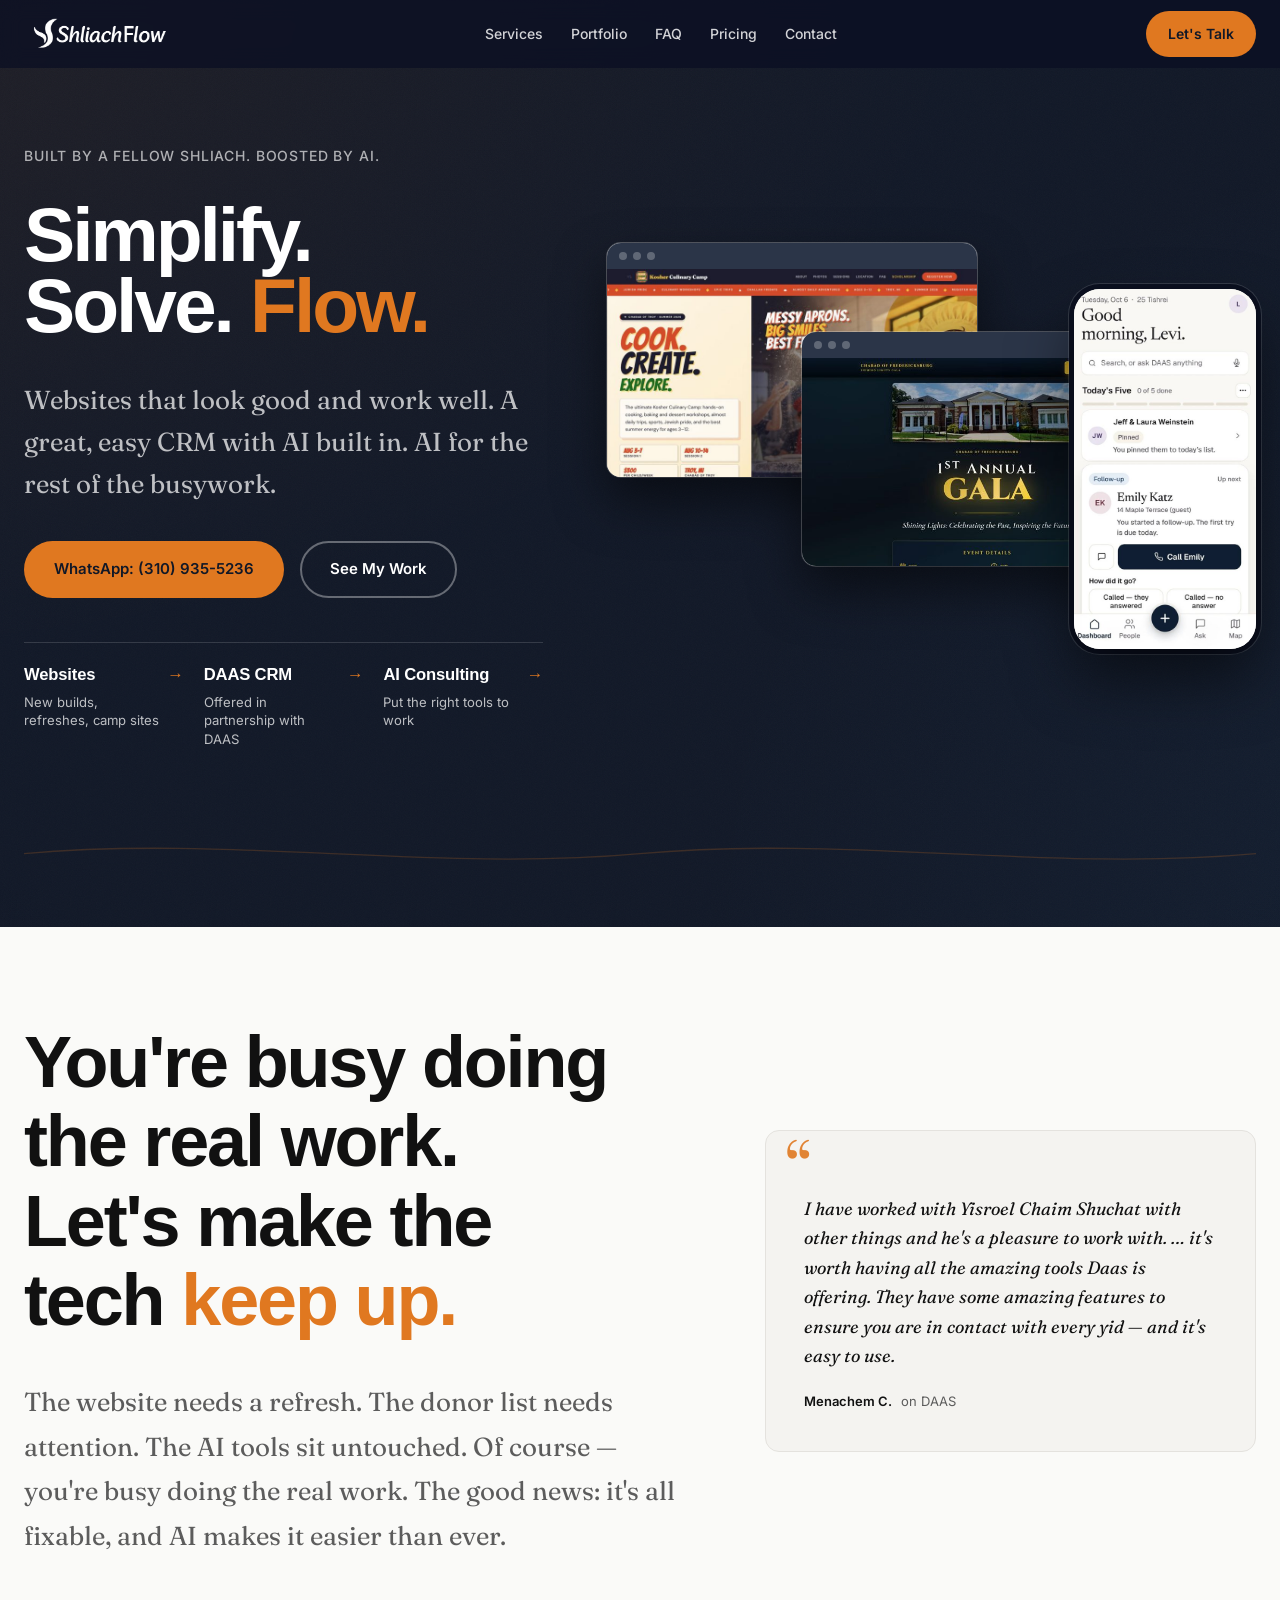
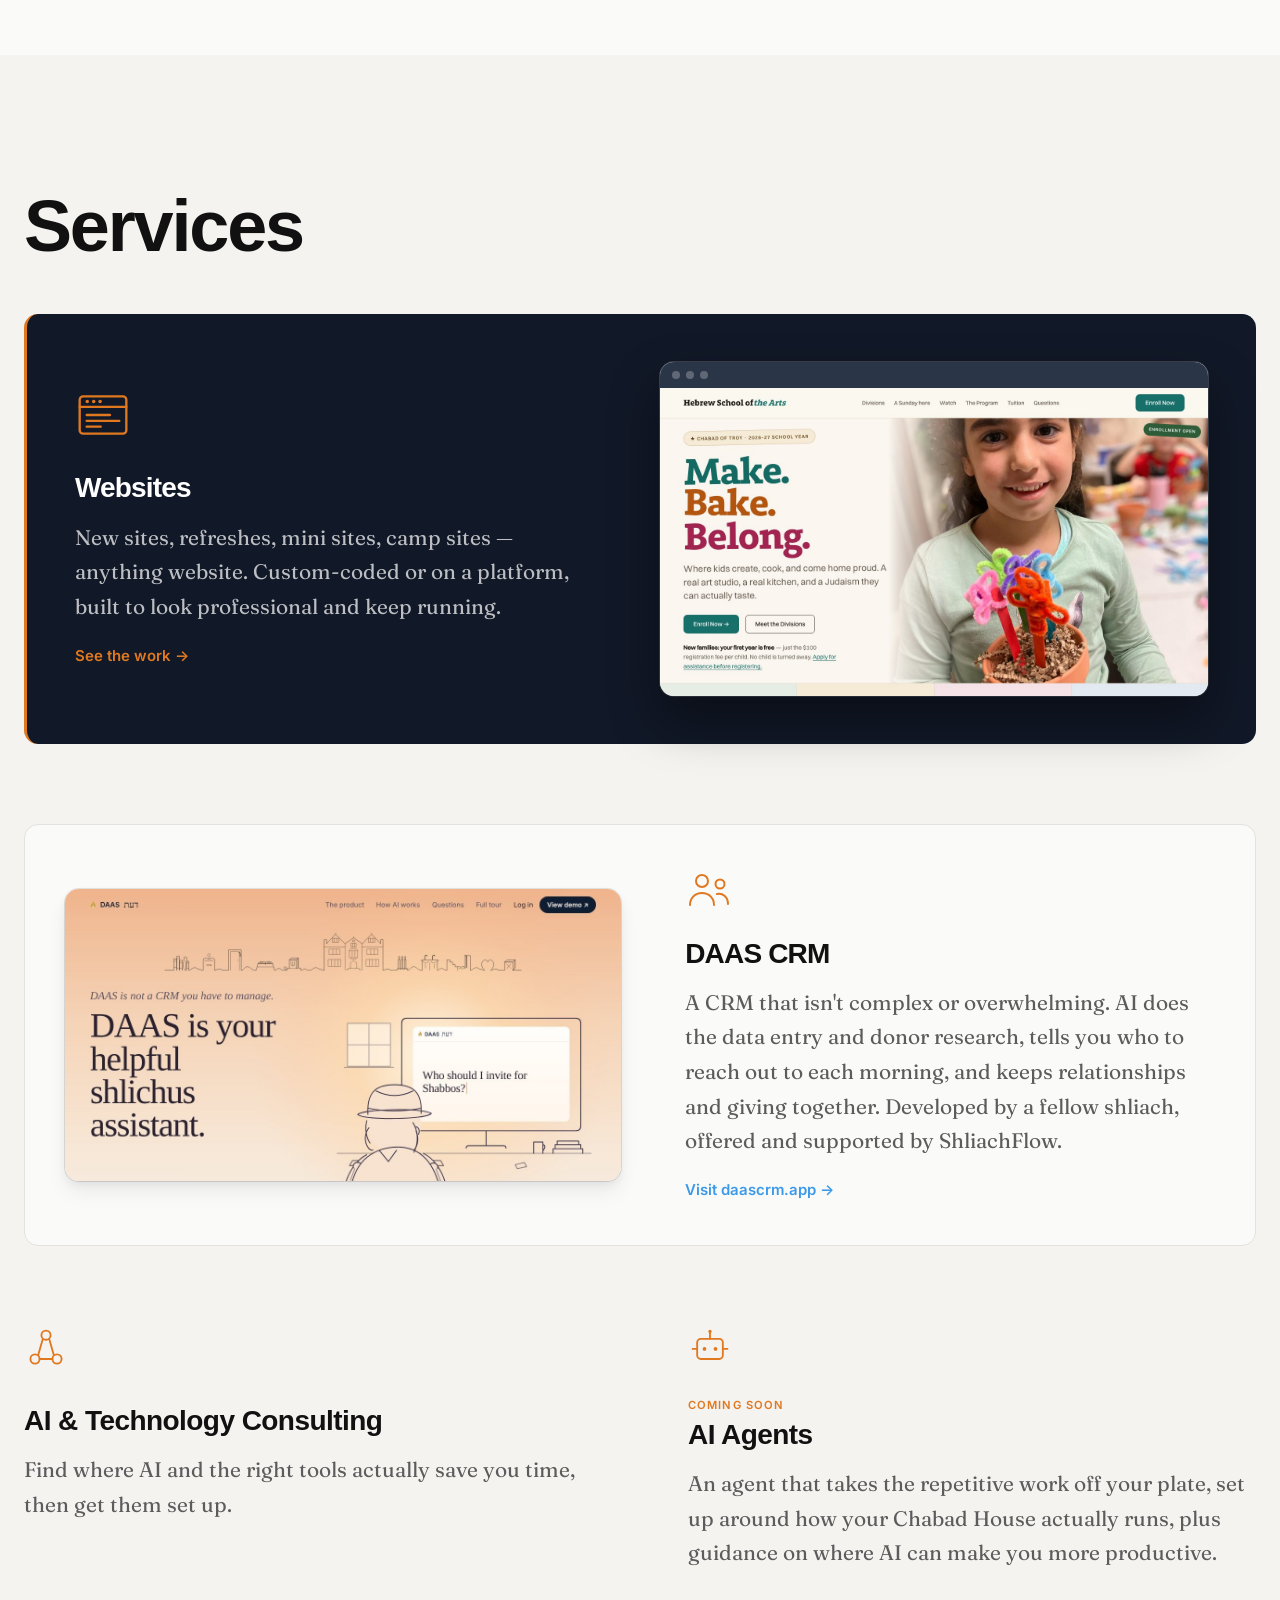
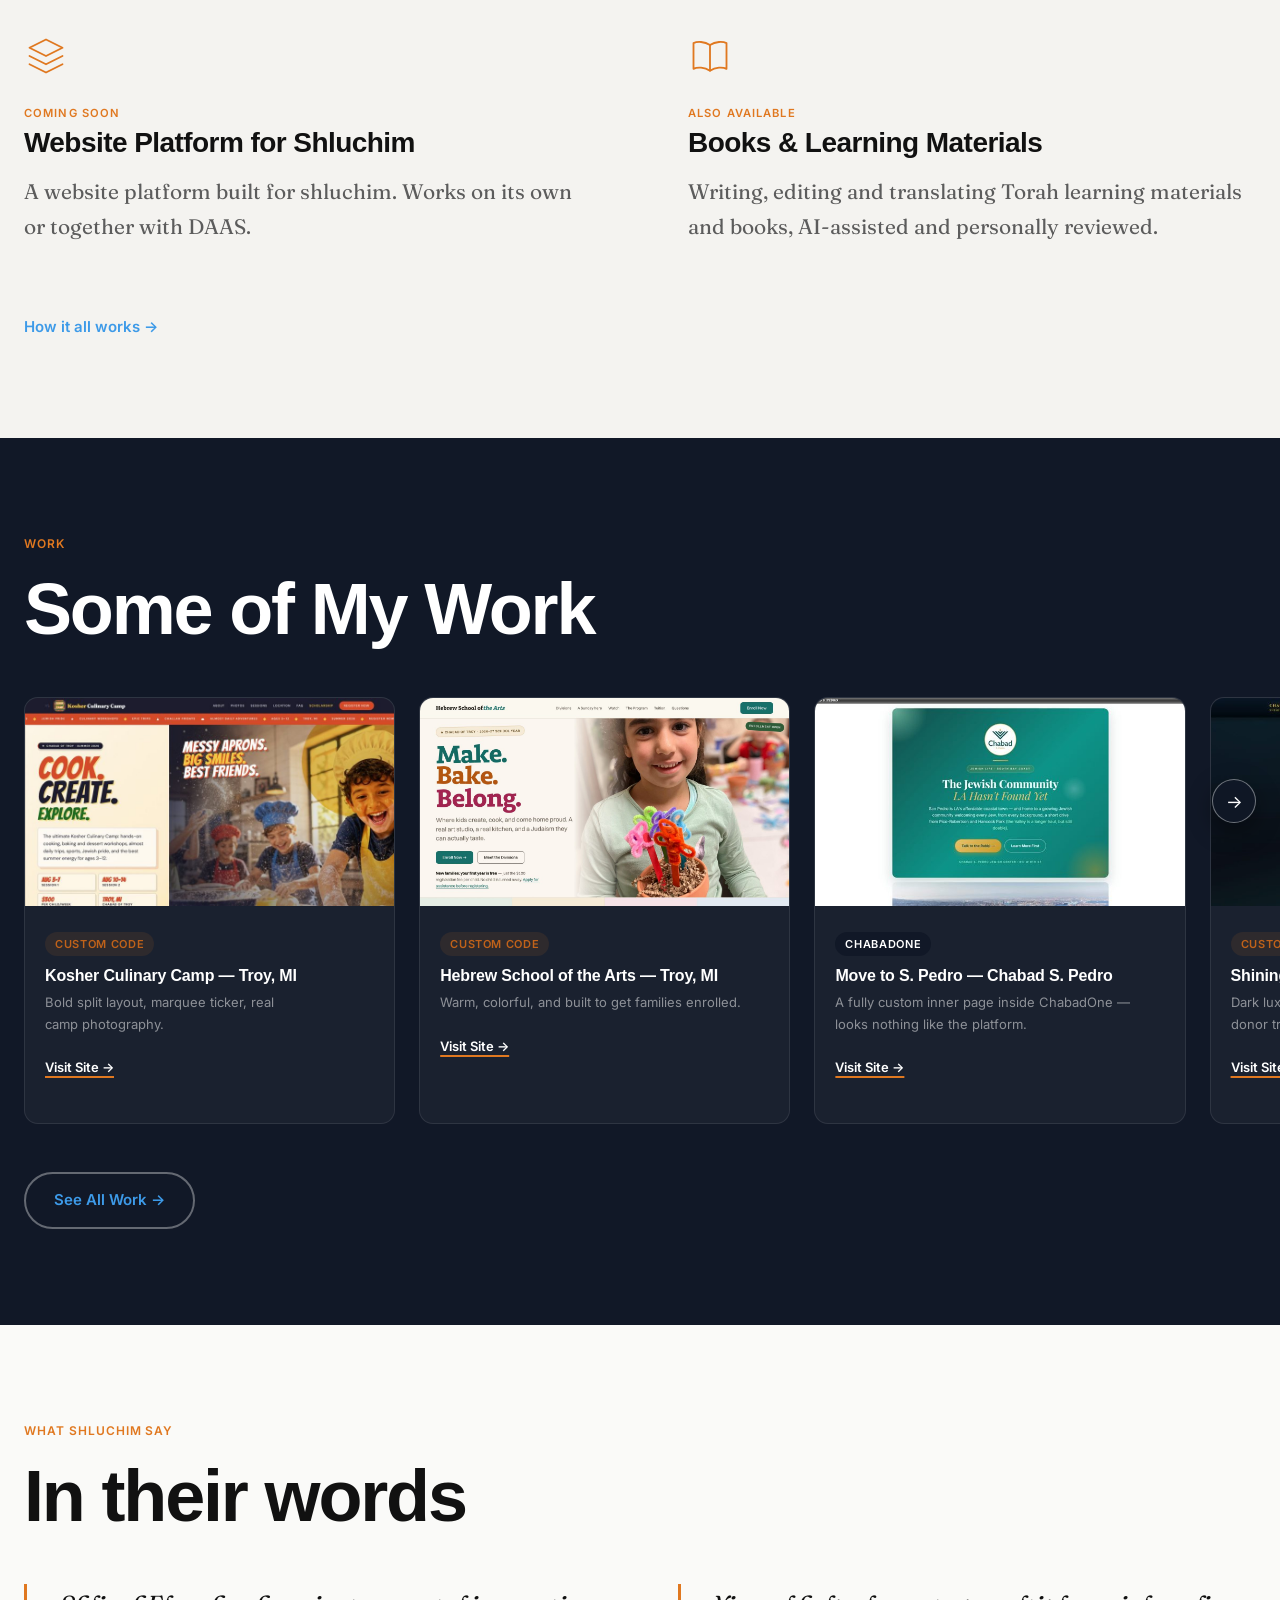
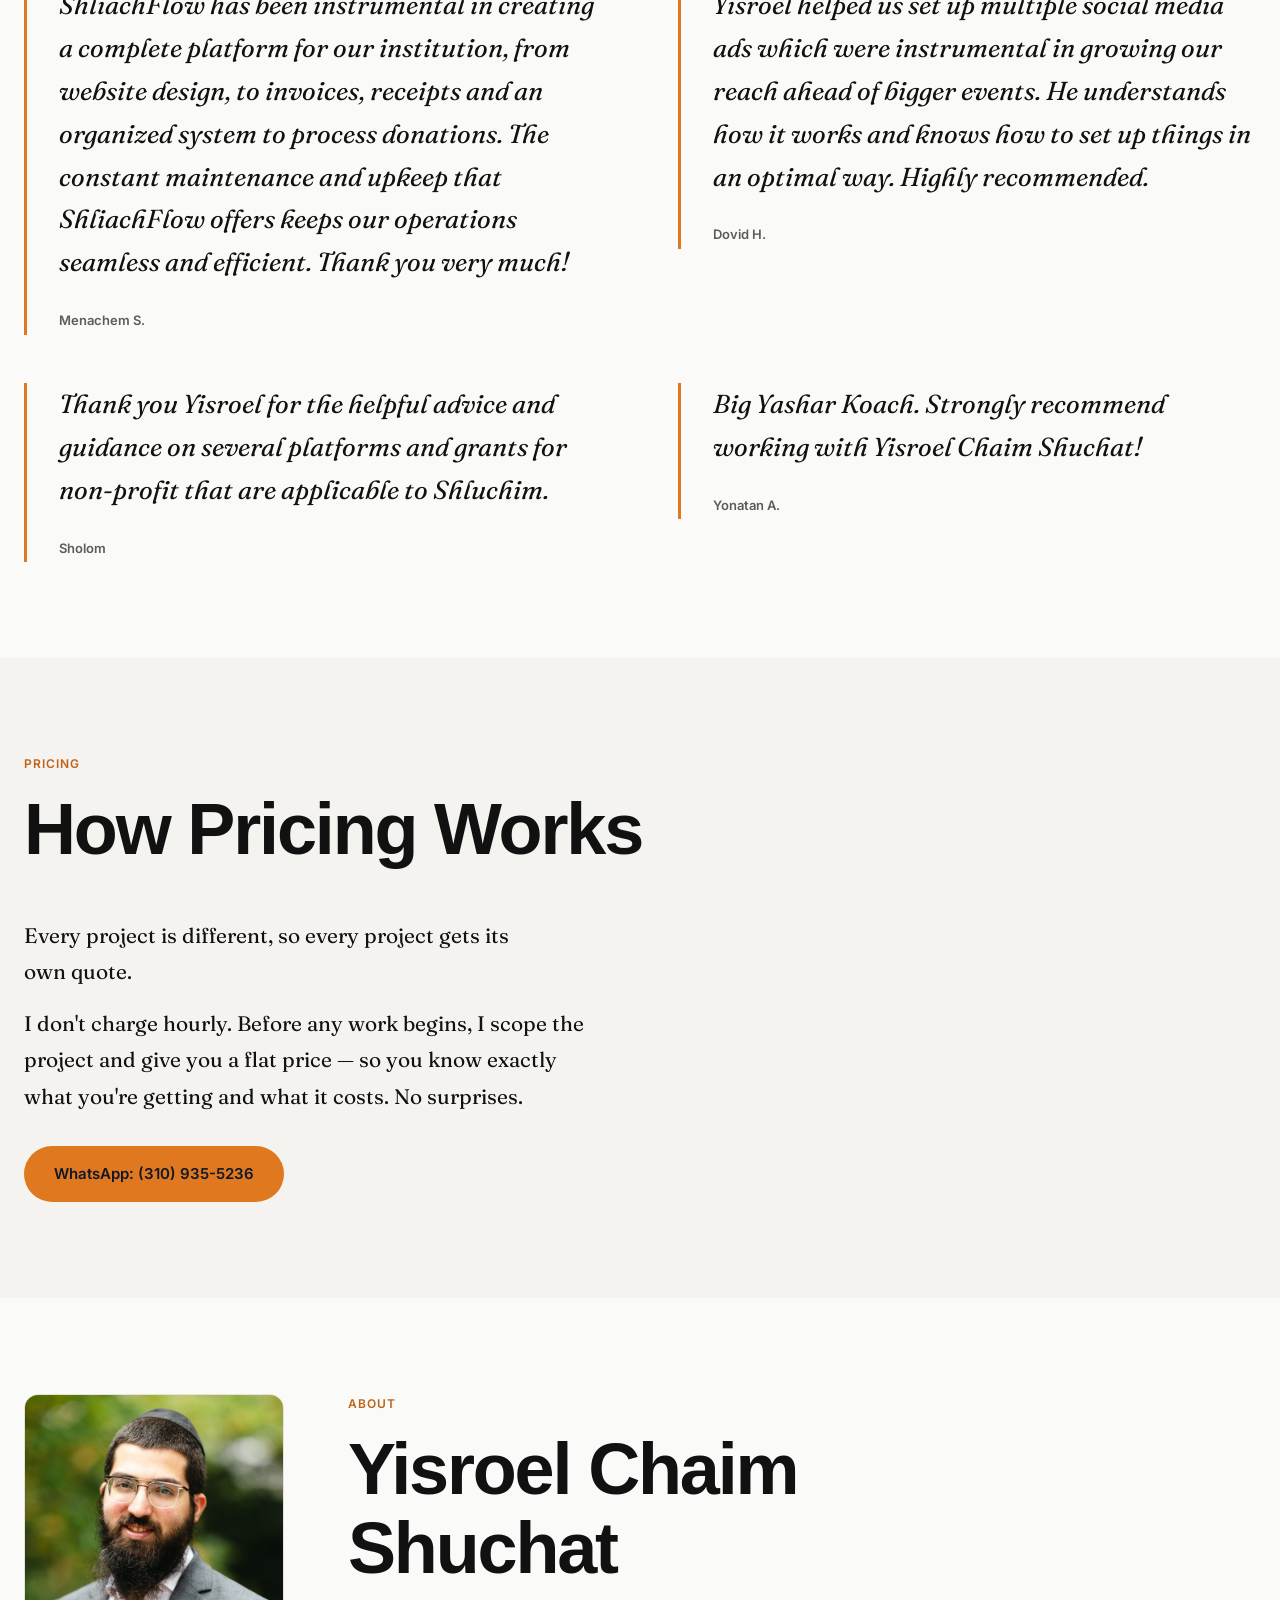
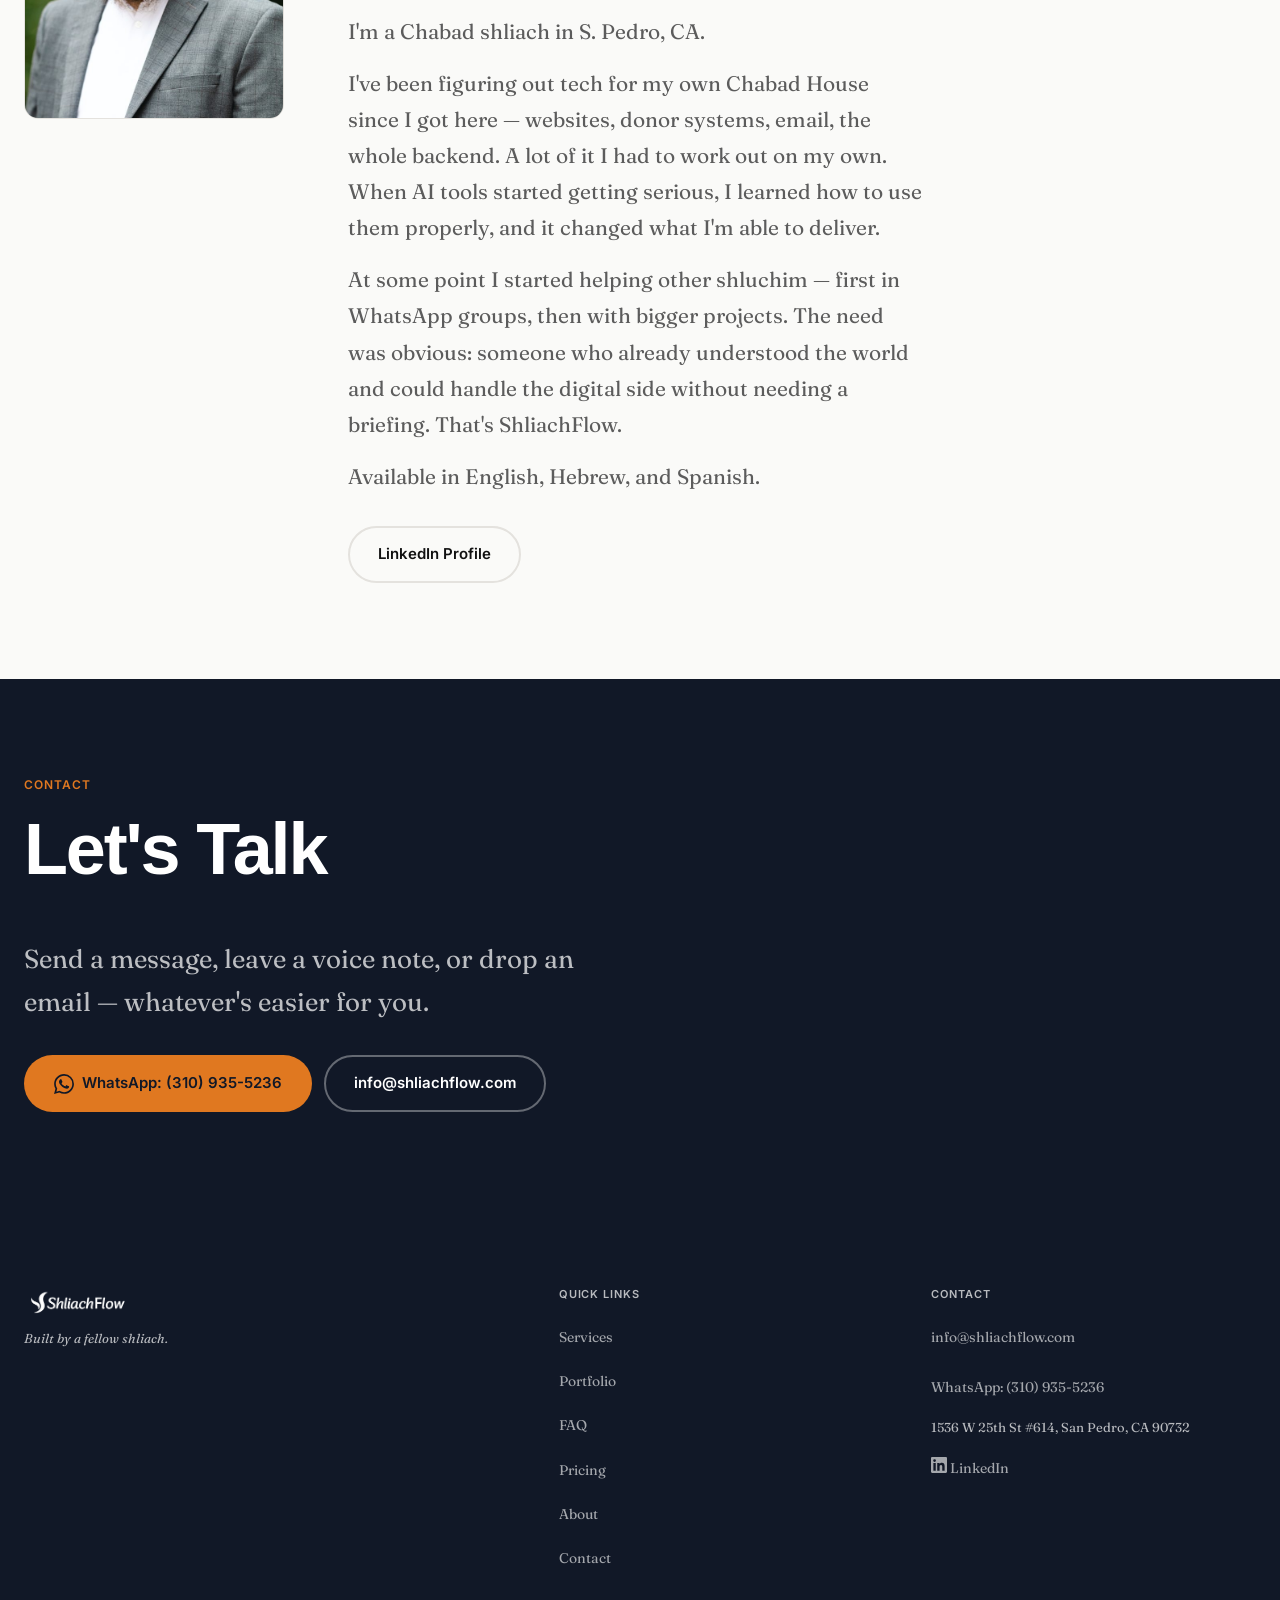
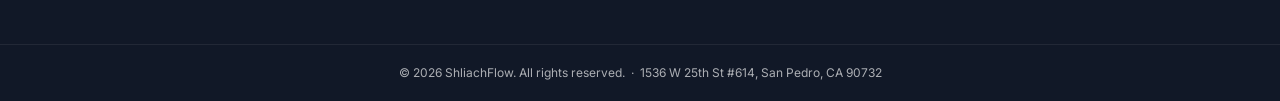
==== commit 6d281737: "New intro headline: busy doing the real work, tech should keep up Co-Authored-By: Claude Sonnet 5.5 " ====
--- a/index.html
+++ b/index.html
@@ -283,7 +283,7 @@
       <div class="intro-grid">
       <div class="intro-inner reveal">
         <h2 class="intro-headline" id="intro-title">
-          Because You Didn't Sign Up To Be the <span class="accent-text">Web Guy</span> Too.
+          You're busy doing the real work. Let's make the tech <span class="accent-text">keep up.</span>
         </h2>
         <p class="intro-body">
           The website needs a refresh. The donor list needs attention. The AI tools sit
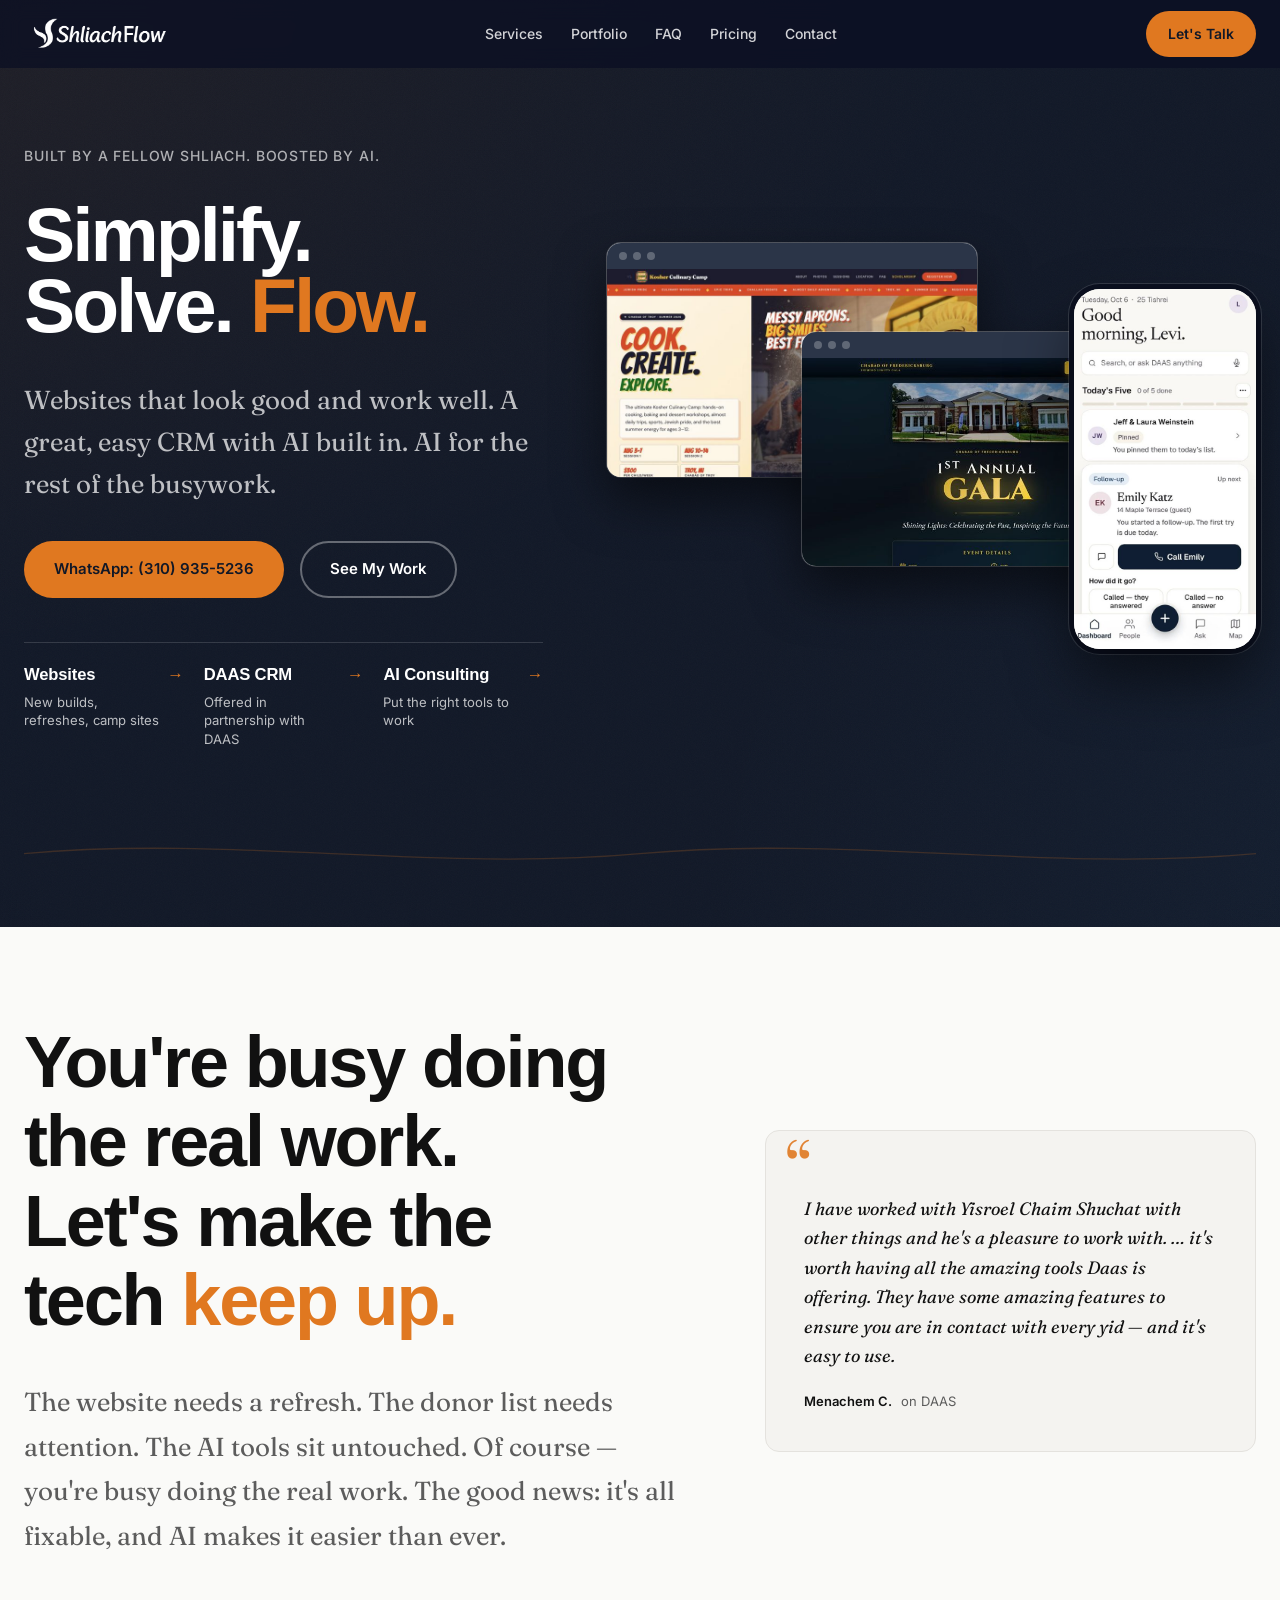
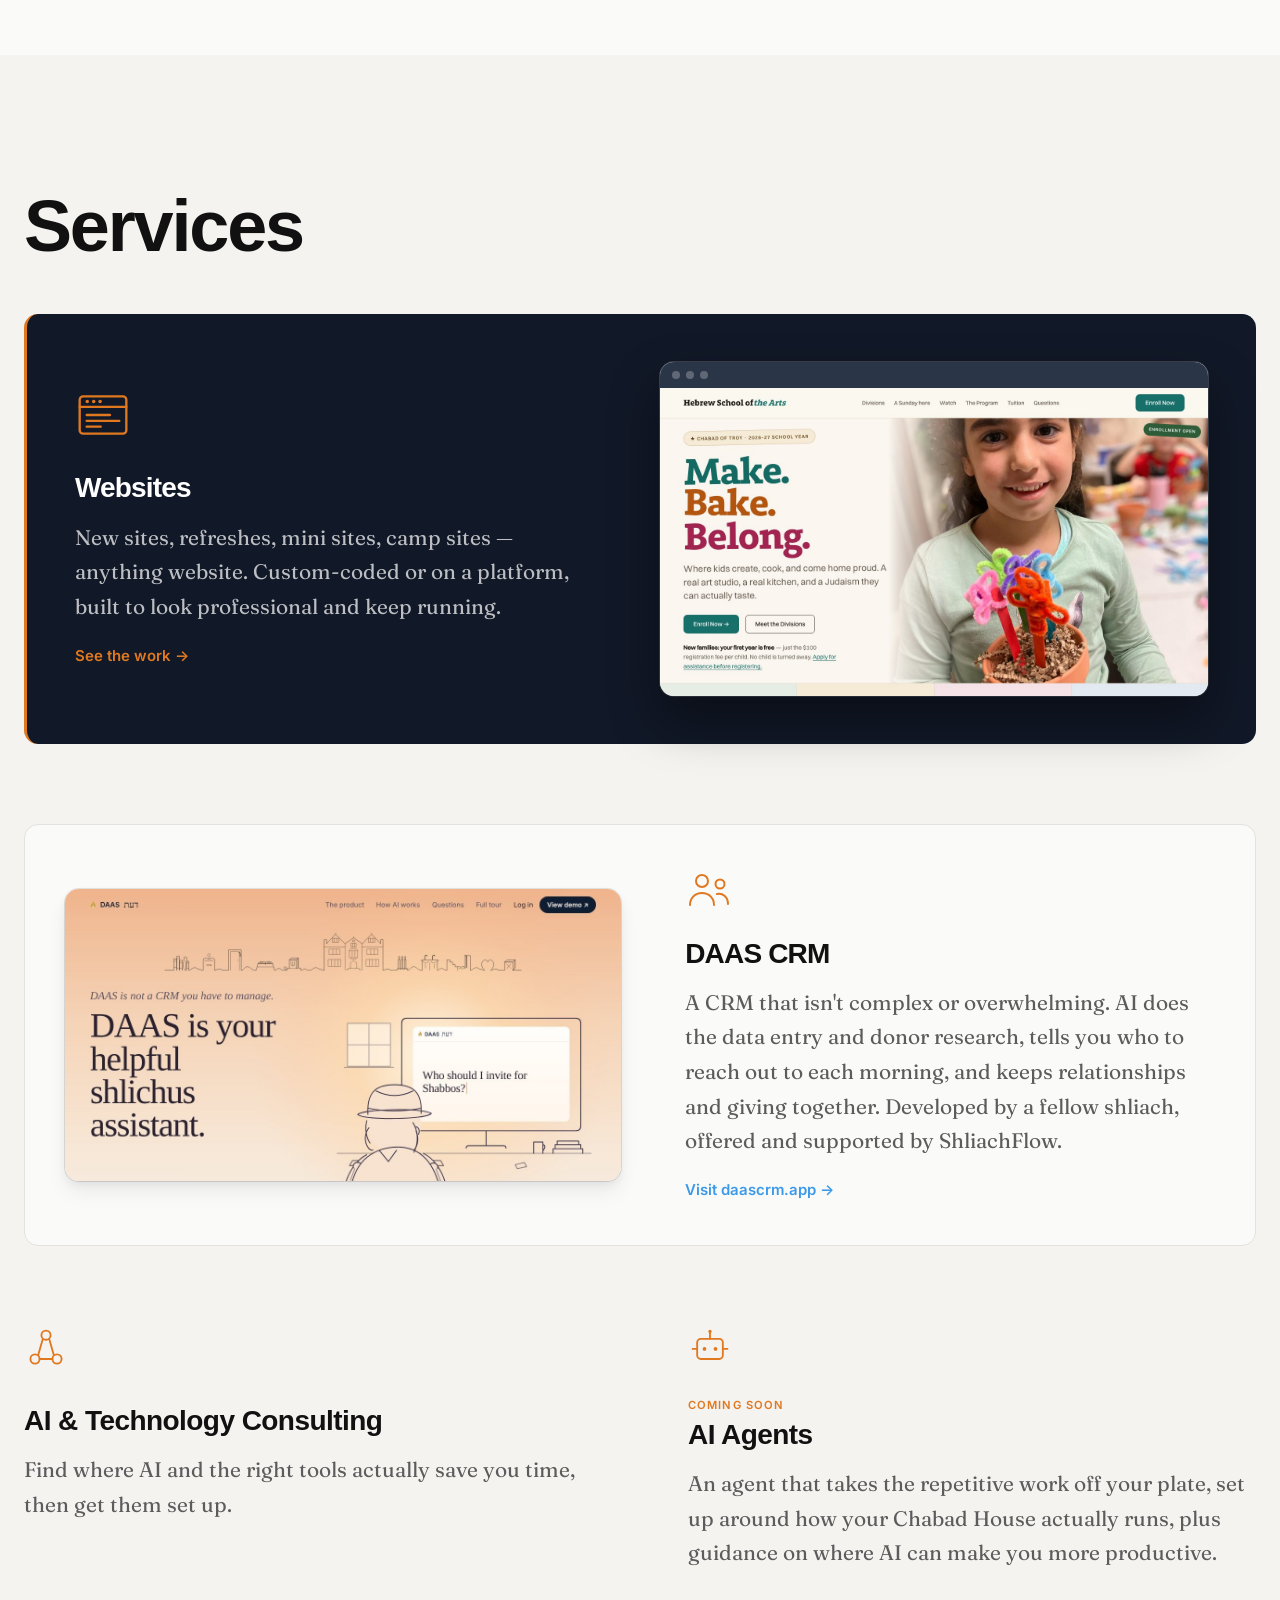
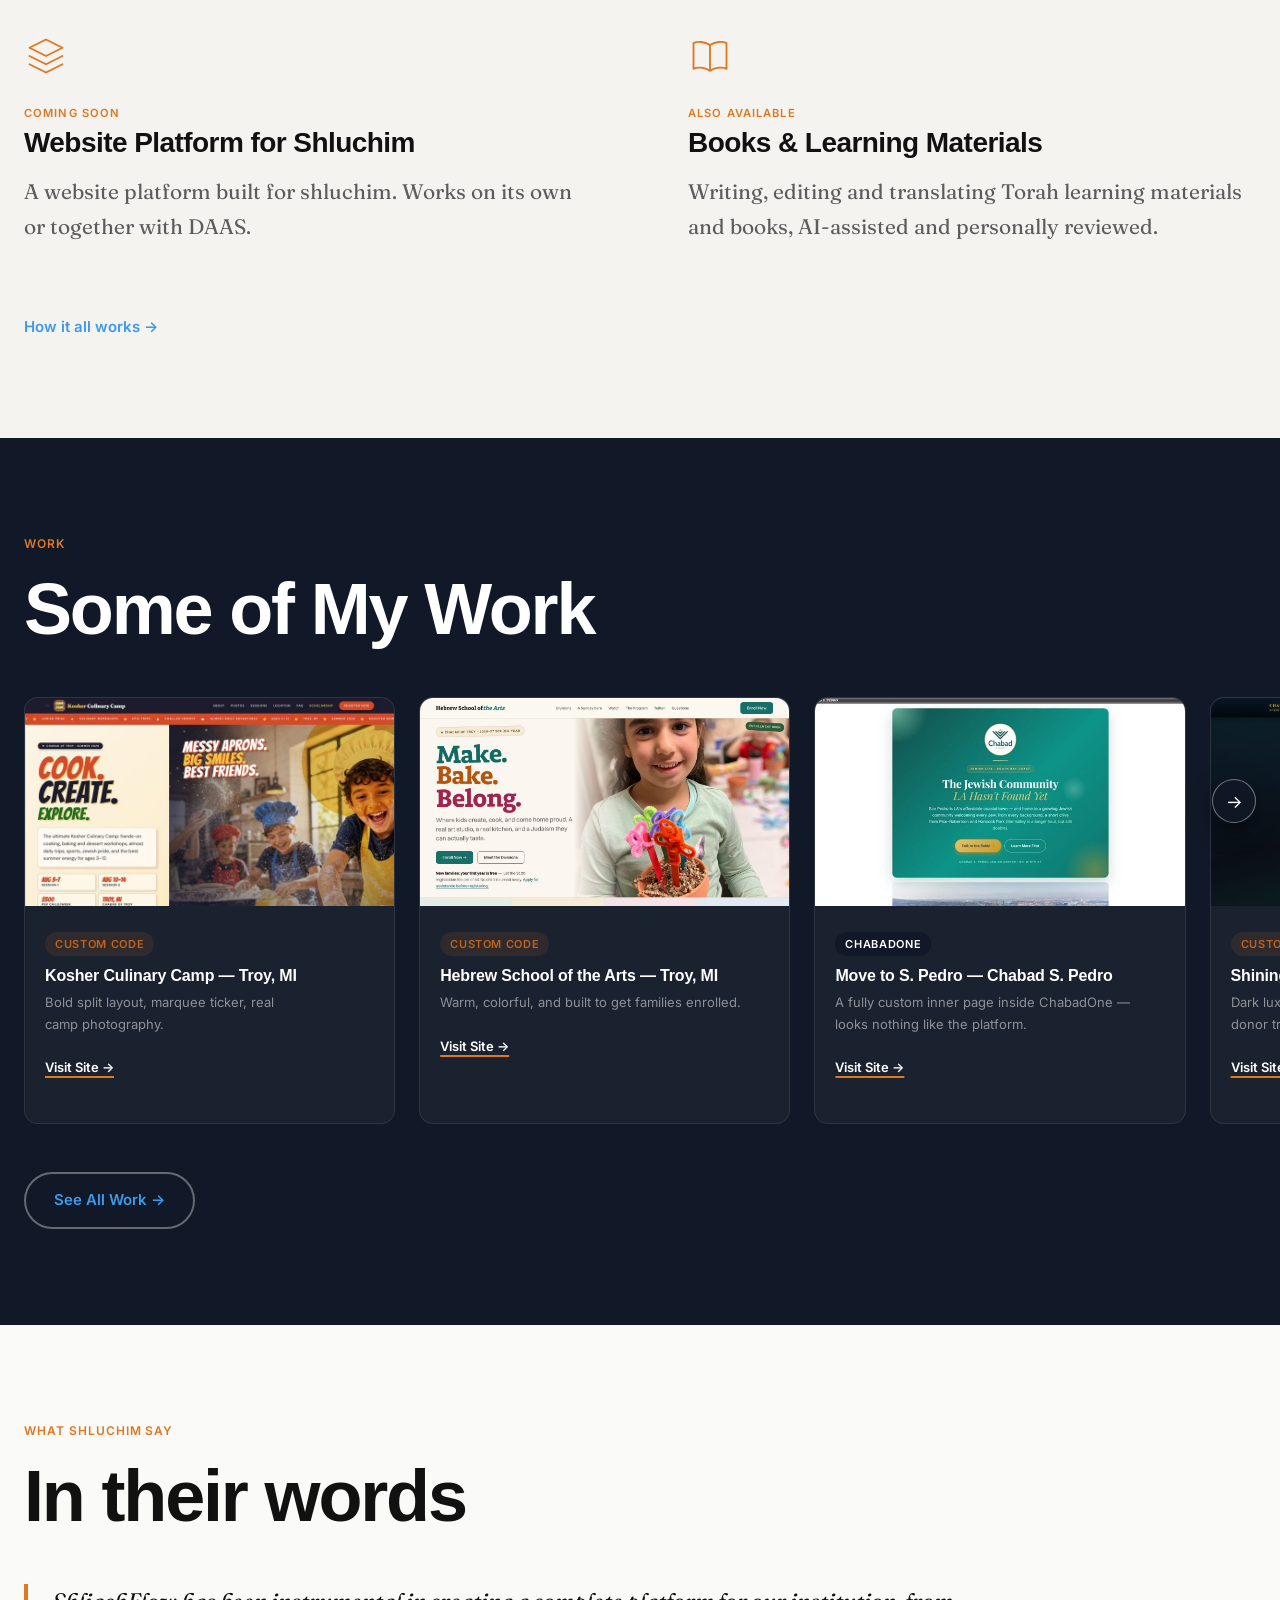
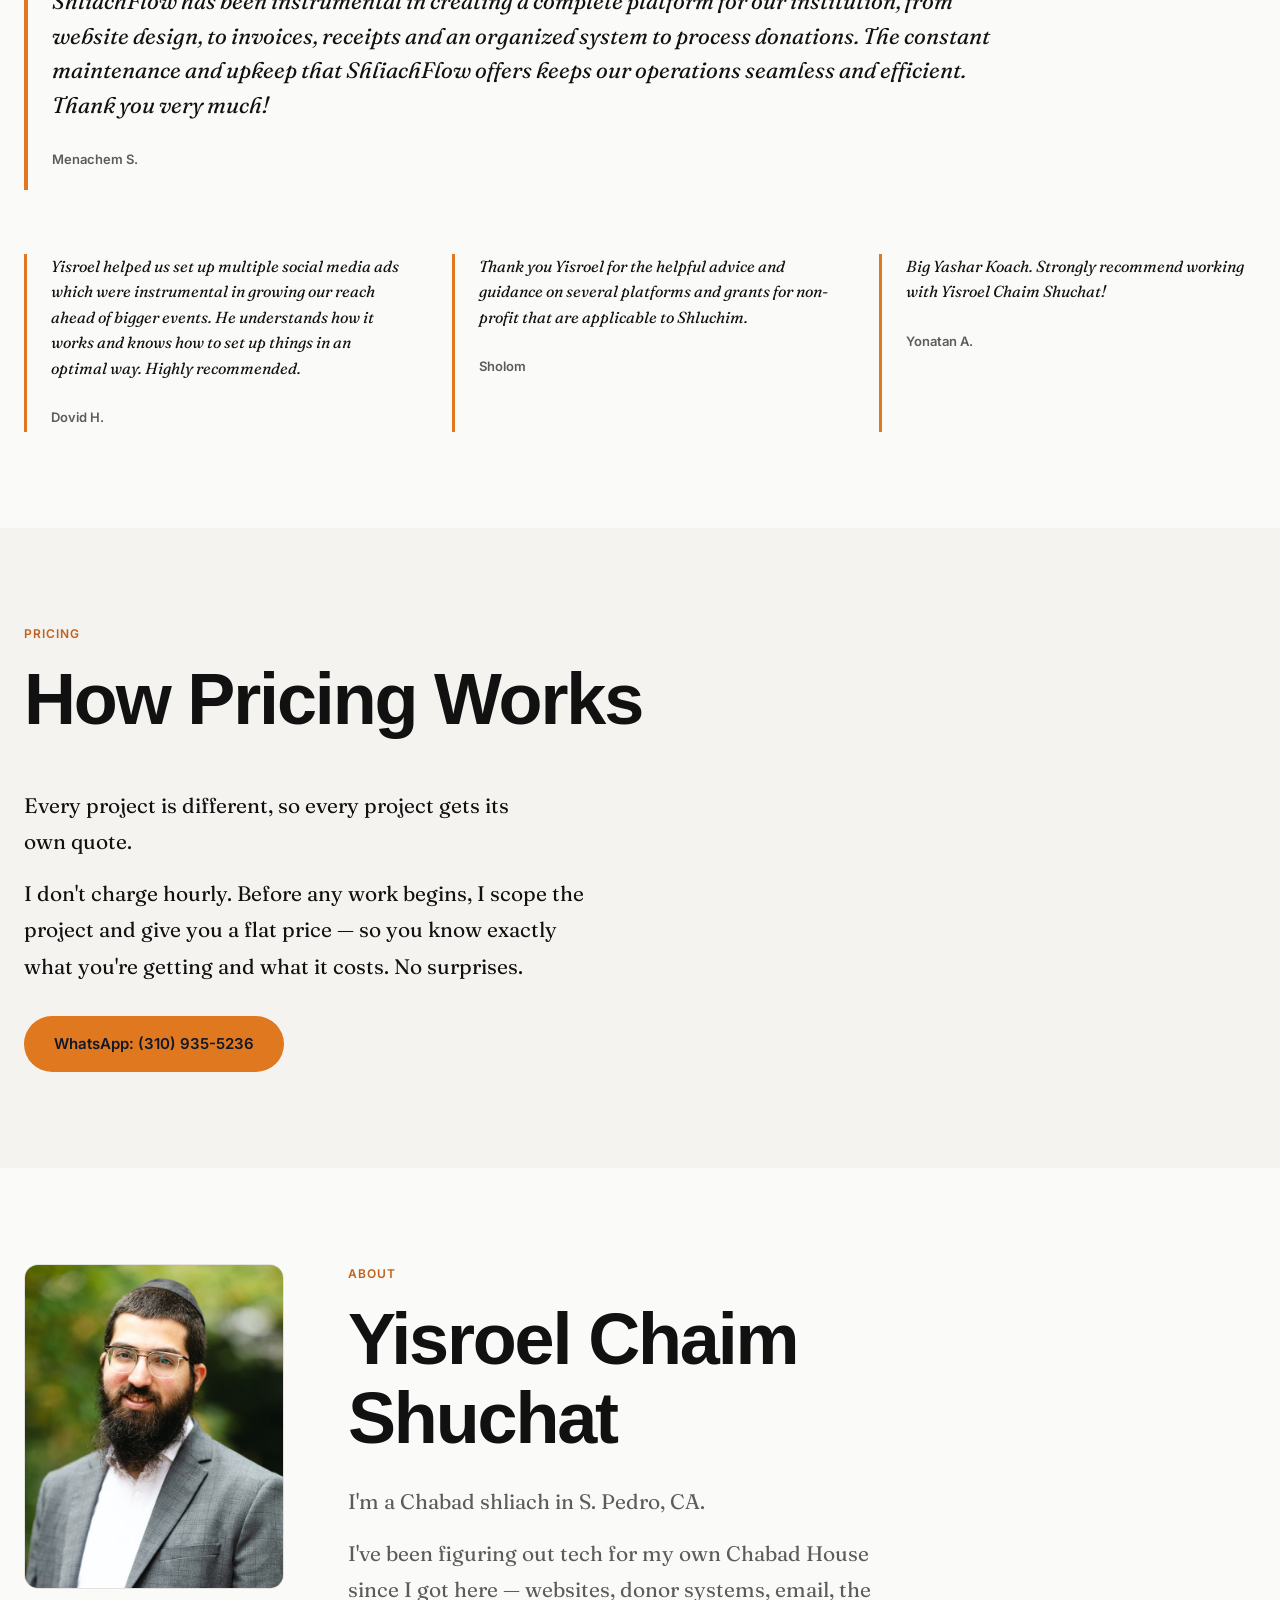
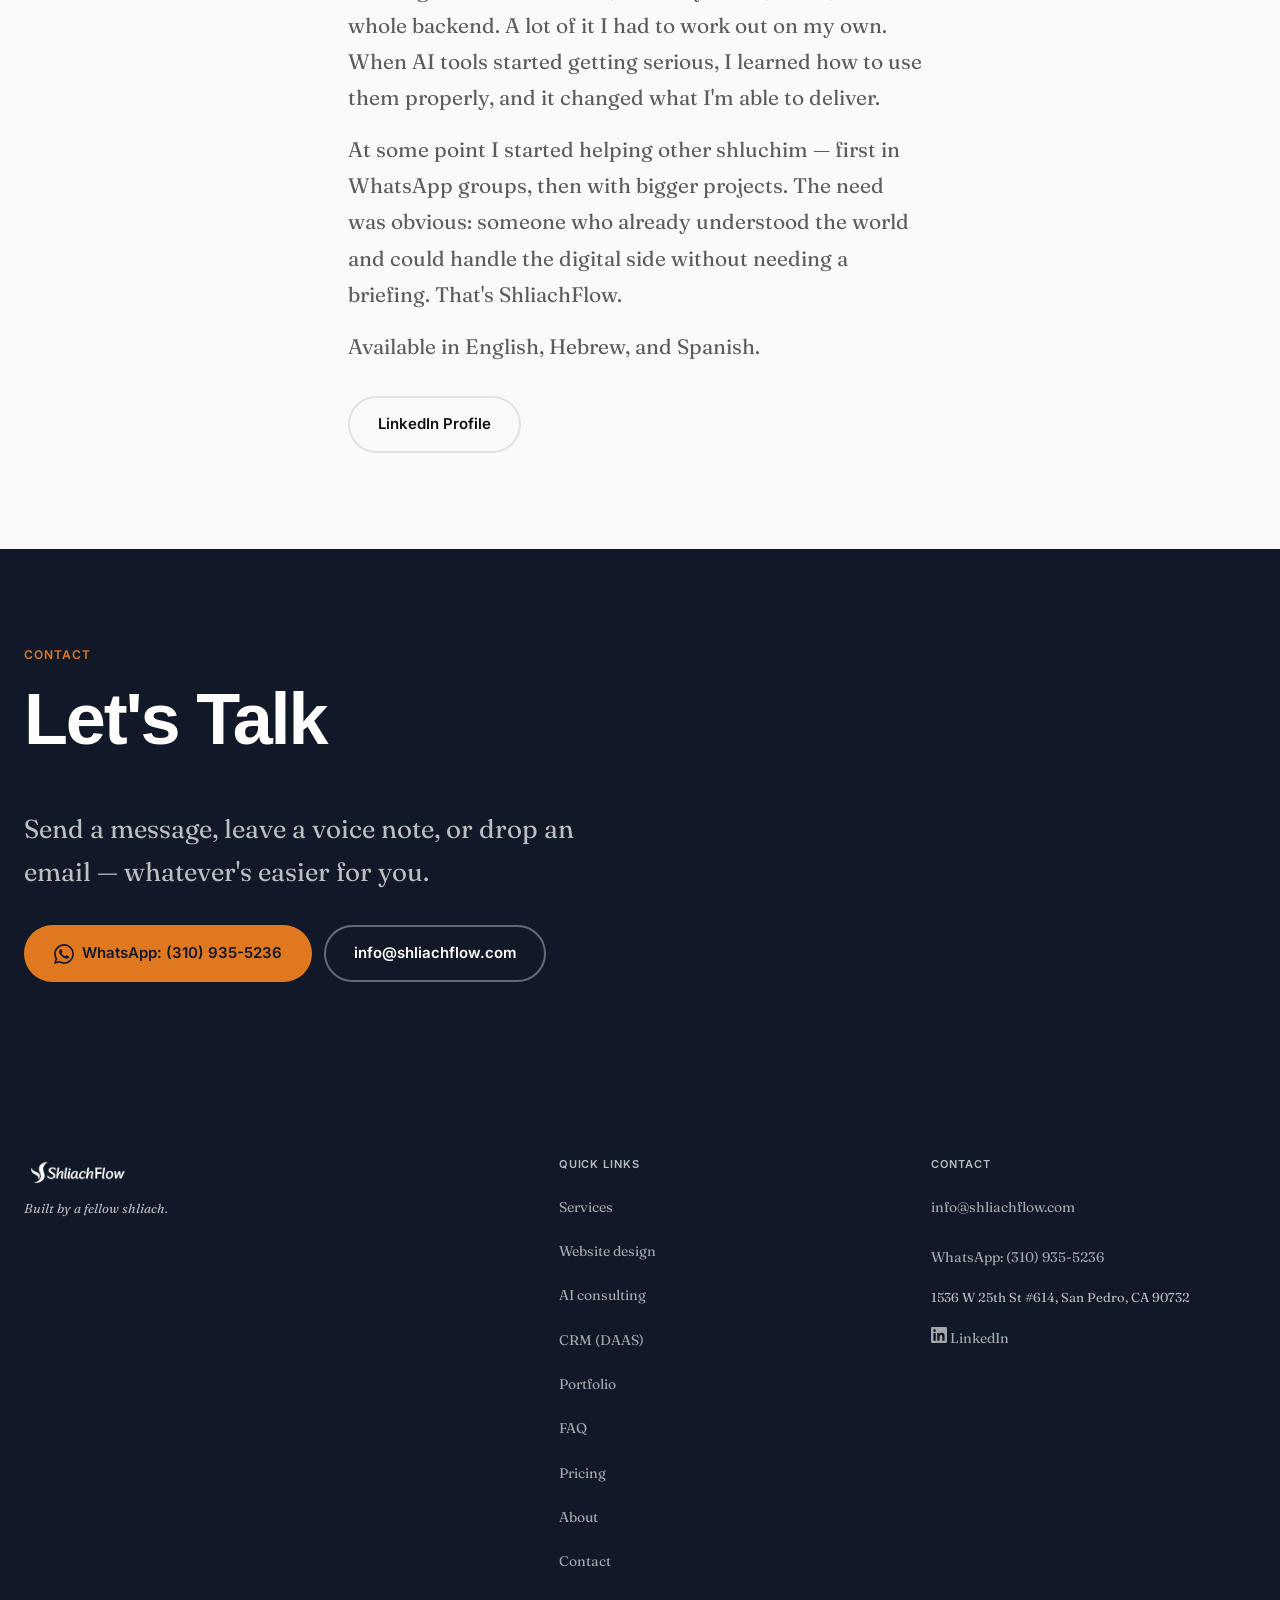
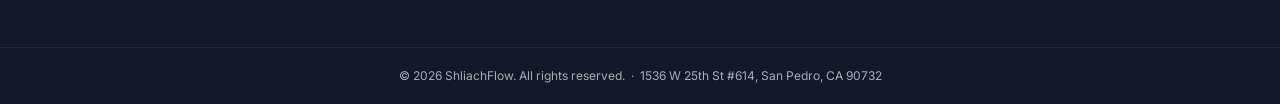
==== commit 8d27781f: "Add three SEO landing pages (websites, AI consulting, CRM) built from existing site copy; link from " ====
--- a/index.html
+++ b/index.html
@@ -90,7 +90,7 @@
                 "@type": "Service",
                 "name": "Websites for Chabad Houses",
                 "description": "New sites, refreshes, mini sites and camp sites. Custom-coded, or built on Squarespace, ChabadOne or ChabadSuite.",
-                "url": "https://shliachflow.com/services.html#svc-websites"
+                "url": "https://shliachflow.com/website-design-for-chabad-houses.html"
               }
             },
             {
@@ -99,7 +99,7 @@
                 "@type": "Service",
                 "name": "AI and technology consulting",
                 "description": "Finding where AI and the right tools can save time in a Chabad House, then getting them set up.",
-                "url": "https://shliachflow.com/services.html#svc-ai"
+                "url": "https://shliachflow.com/ai-consulting-for-shluchim.html"
               }
             },
             {
@@ -108,7 +108,7 @@
                 "@type": "Service",
                 "name": "DAAS CRM",
                 "description": "A CRM built for Chabad Houses by a fellow shliach, offered and supported by ShliachFlow in partnership with its developer.",
-                "url": "https://daascrm.app"
+                "url": "https://shliachflow.com/crm-for-chabad-houses.html"
               }
             }
           ]
@@ -644,6 +644,9 @@
         <h3 class="footer-heading">Quick Links</h3>
         <ul>
           <li><a href="services.html">Services</a></li>
+          <li><a href="website-design-for-chabad-houses.html">Website design</a></li>
+          <li><a href="ai-consulting-for-shluchim.html">AI consulting</a></li>
+          <li><a href="crm-for-chabad-houses.html">CRM (DAAS)</a></li>
           <li><a href="portfolio.html">Portfolio</a></li>
           <li><a href="faq.html">FAQ</a></li>
           <li><a href="#pricing">Pricing</a></li>
--- a/style.css
+++ b/style.css
@@ -1451,3 +1451,32 @@
 .footer-col ul a, .footer-contact-item a { display: inline-block; padding-block: 0.6rem; }
 @media (max-width: 600px) { .whatsapp-float { width: 52px; height: 52px; bottom: 18px; right: 16px; } }
 .faq-list { padding-top: 0; }
+
+/* Testimonials: lead quote larger, the rest smaller and tighter */
+.testimonials-stack { gap: var(--sp-4); }
+.testimonial-pull { padding-left: var(--sp-3); }
+.testimonial-pull blockquote { font-size: 1rem; line-height: 1.6; }
+.testimonial-pull:first-child blockquote { font-size: clamp(1.125rem, 1vw + 0.9rem, 1.4rem); line-height: 1.55; }
+.testimonial-pull:first-child { border-left-width: 4px; padding-bottom: var(--sp-2); }
+@media (min-width: 900px) {
+  .testimonials-stack { grid-template-columns: repeat(3, minmax(0, 1fr)); gap: var(--sp-8) clamp(2rem, 4vw, 3.5rem); align-items: stretch; }
+  .testimonial-pull:first-child { grid-column: 1 / -1; max-width: 62rem; }
+}
+
+/* SEO landing pages */
+.seo-crumbs { font-family: var(--font-ui); font-size: 0.8125rem; margin-bottom: 0.75rem; color: rgba(255,255,255,0.7); }
+.seo-crumbs a { color: rgba(255,255,255,0.85); text-decoration: underline; text-underline-offset: 3px; }
+.seo-section { padding-block: var(--section-padding-sm); background: var(--color-bg); }
+.seo-section.alt { background: var(--color-bg-subtle); }
+.seo-prose { max-width: 46rem; }
+.seo-prose h2 { font-family: var(--font-display); font-weight: 800; letter-spacing: -0.03em; font-size: var(--text-section-title); line-height: 1.1; margin-bottom: 1.25rem; text-wrap: balance; color: var(--color-text); }
+.seo-prose h3 { font-family: var(--font-display); font-weight: 700; font-size: 1.25rem; margin: 1.75rem 0 0.5rem; color: var(--color-text); }
+.seo-prose p { font-family: var(--font-body); line-height: 1.7; margin-bottom: 0.75rem; color: var(--color-text); text-wrap: pretty; }
+.seo-prose a { color: var(--color-text); text-decoration: underline; text-decoration-color: var(--color-accent); text-decoration-thickness: 2px; text-underline-offset: 4px; font-weight: 600; }
+.seo-list { list-style: none; padding: 0; display: flex; flex-direction: column; gap: 0.6rem; }
+.seo-list span { color: var(--color-text-muted); font-family: var(--font-ui); font-size: 0.875rem; }
+.seo-quote { font-family: var(--font-body); font-style: italic; font-size: var(--text-lg); line-height: 1.6; border-left: 4px solid var(--color-accent); padding-left: 1.25rem; margin: 0 0 0.75rem; }
+.seo-cite { font-family: var(--font-ui); font-size: 0.8125rem; color: var(--color-text-muted); font-weight: 600; }
+.portfolio-page-hero .seo-crumbs { font-family: var(--font-ui); font-size: 0.8125rem; line-height: 1.4; margin: 0 0 0.75rem; color: rgba(255,255,255,0.75); }
+.seo-prose h2 { font-size: clamp(1.625rem, 2.2vw + 1rem, 2.5rem); }
+.seo-section { padding-block: clamp(2.5rem, 5vw, 4rem); }
